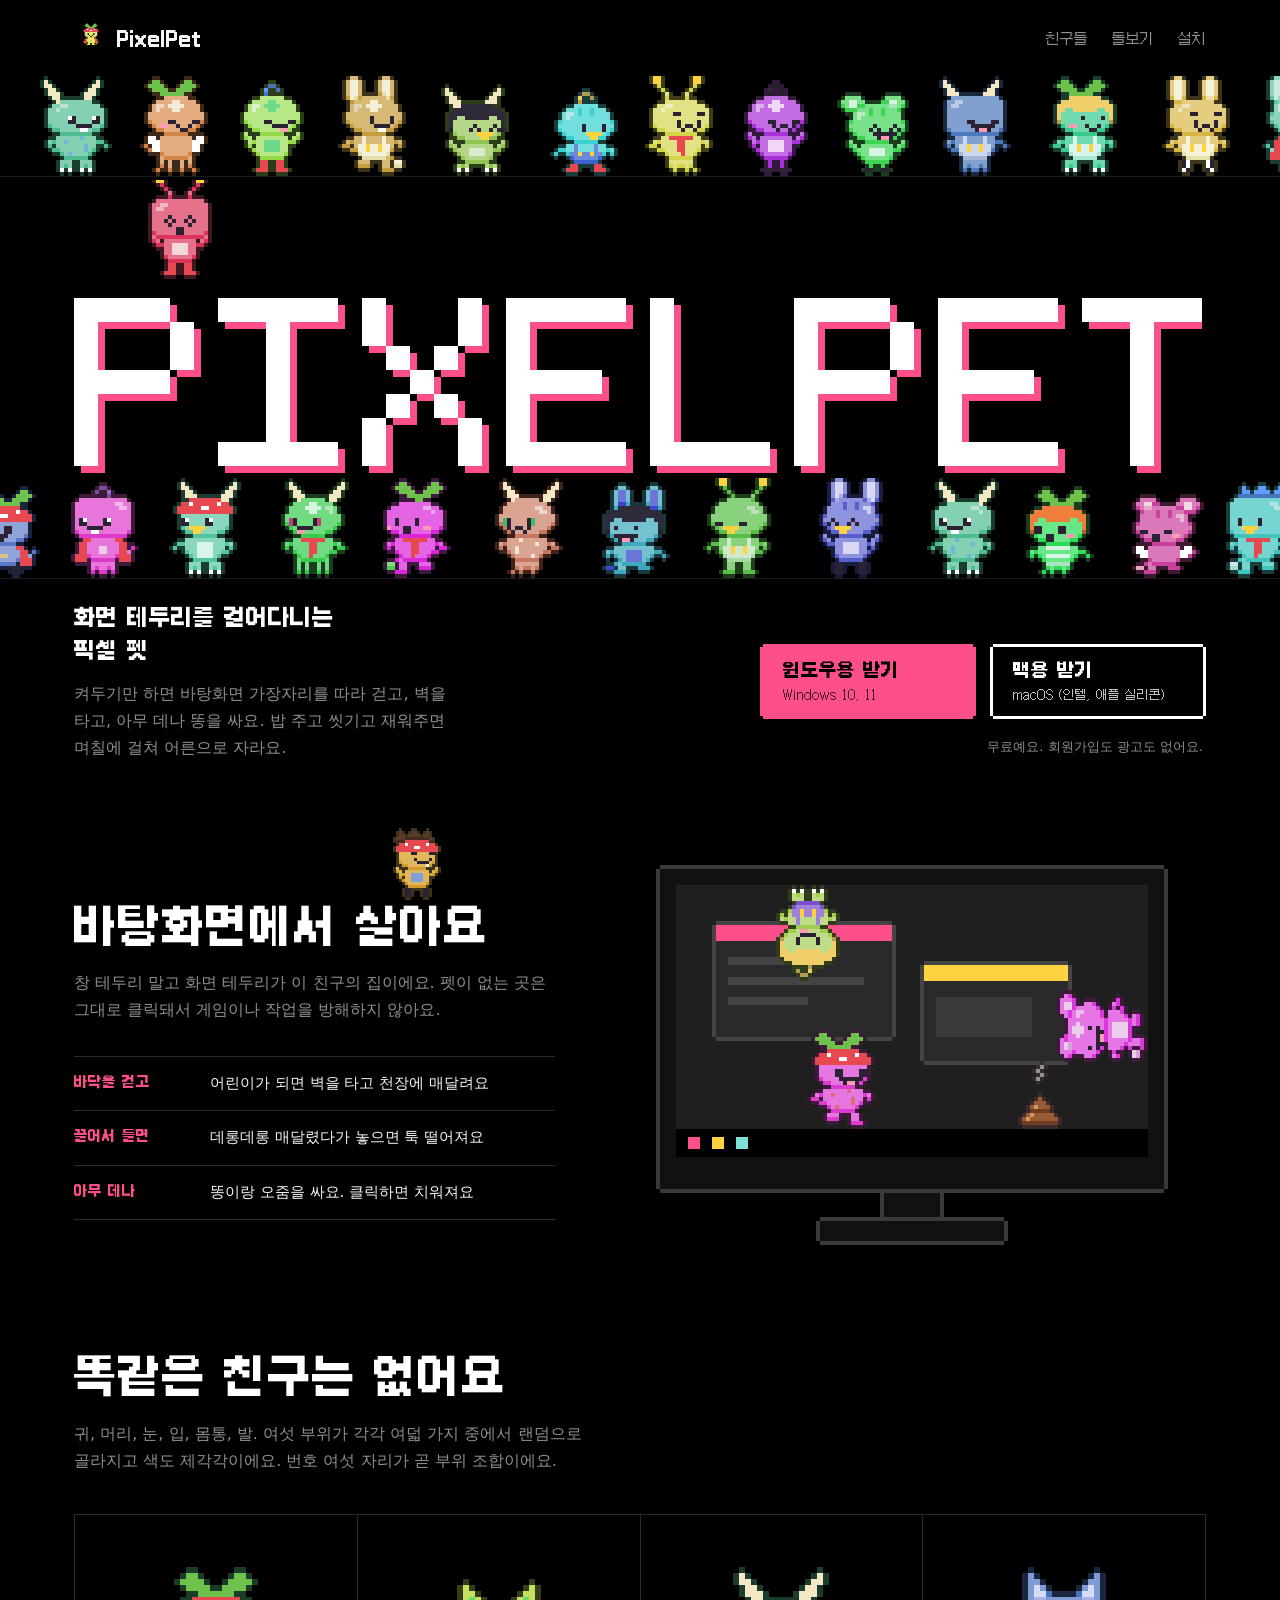
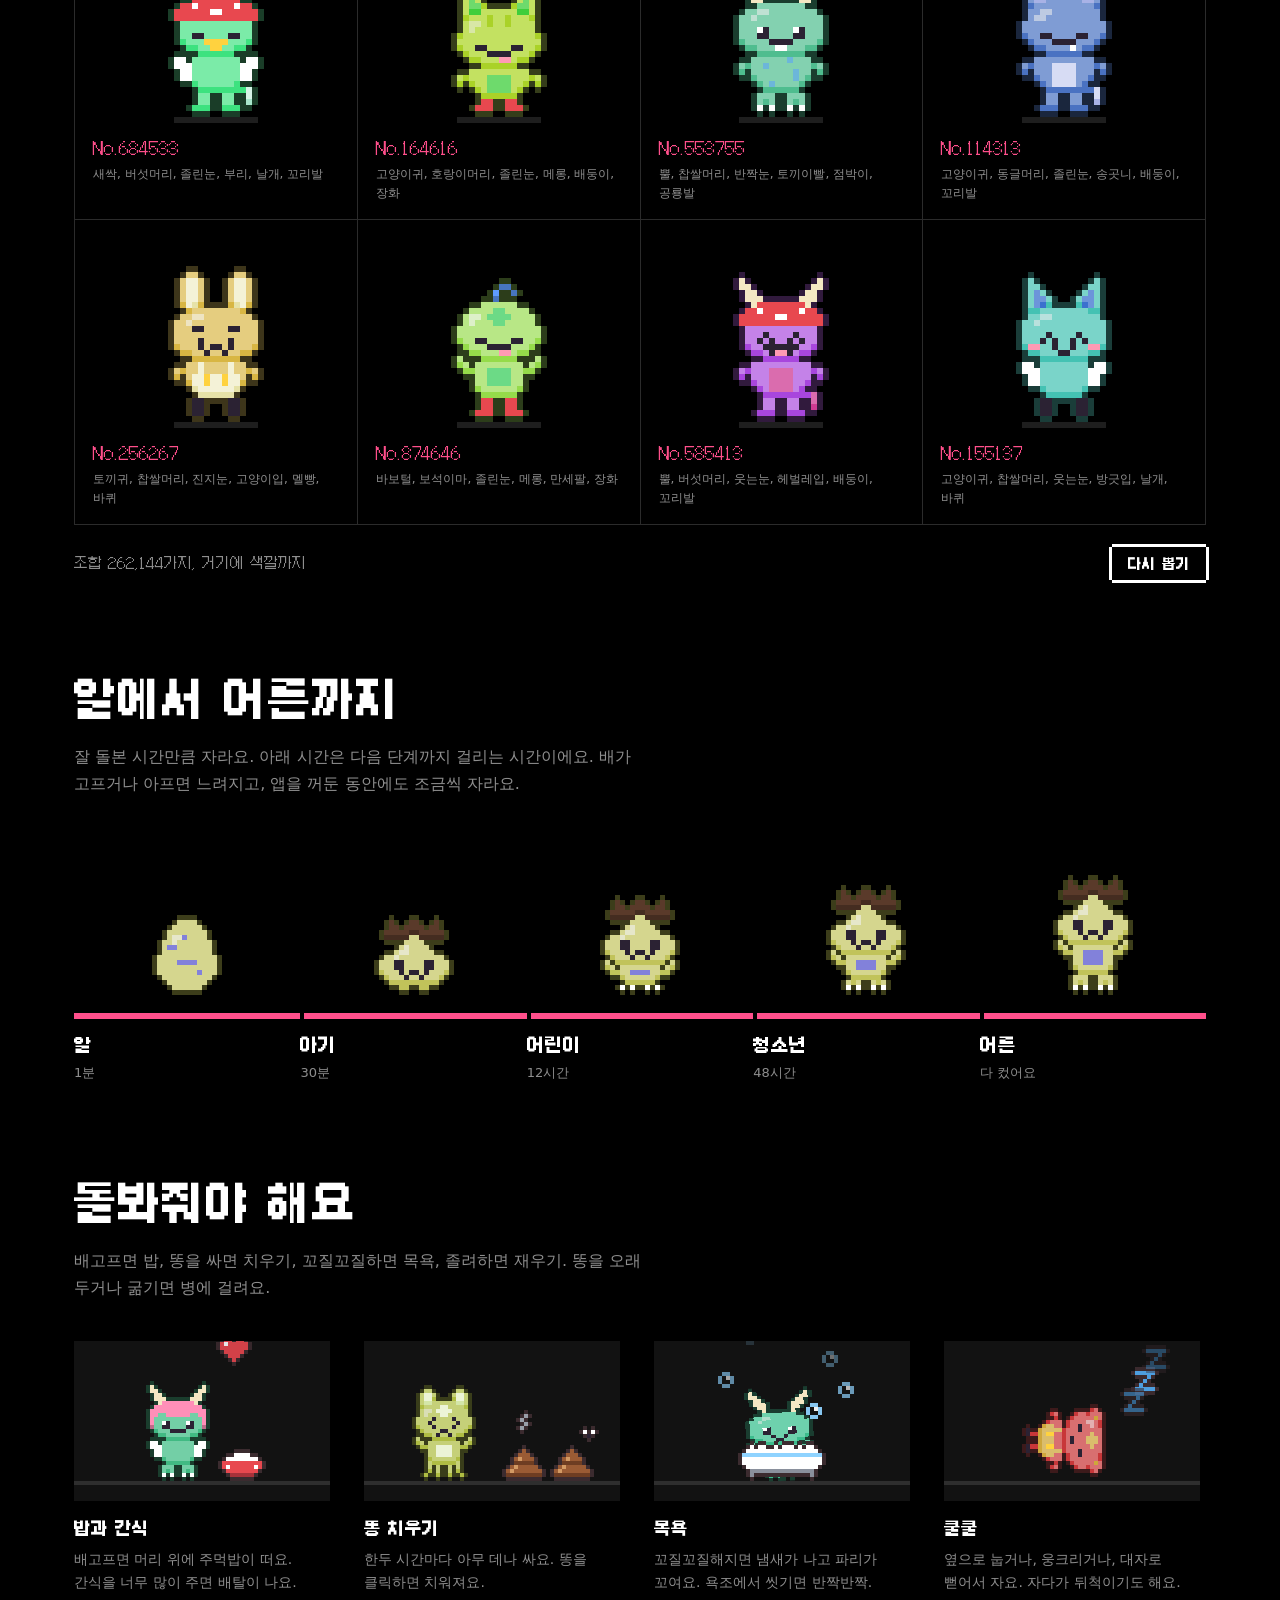
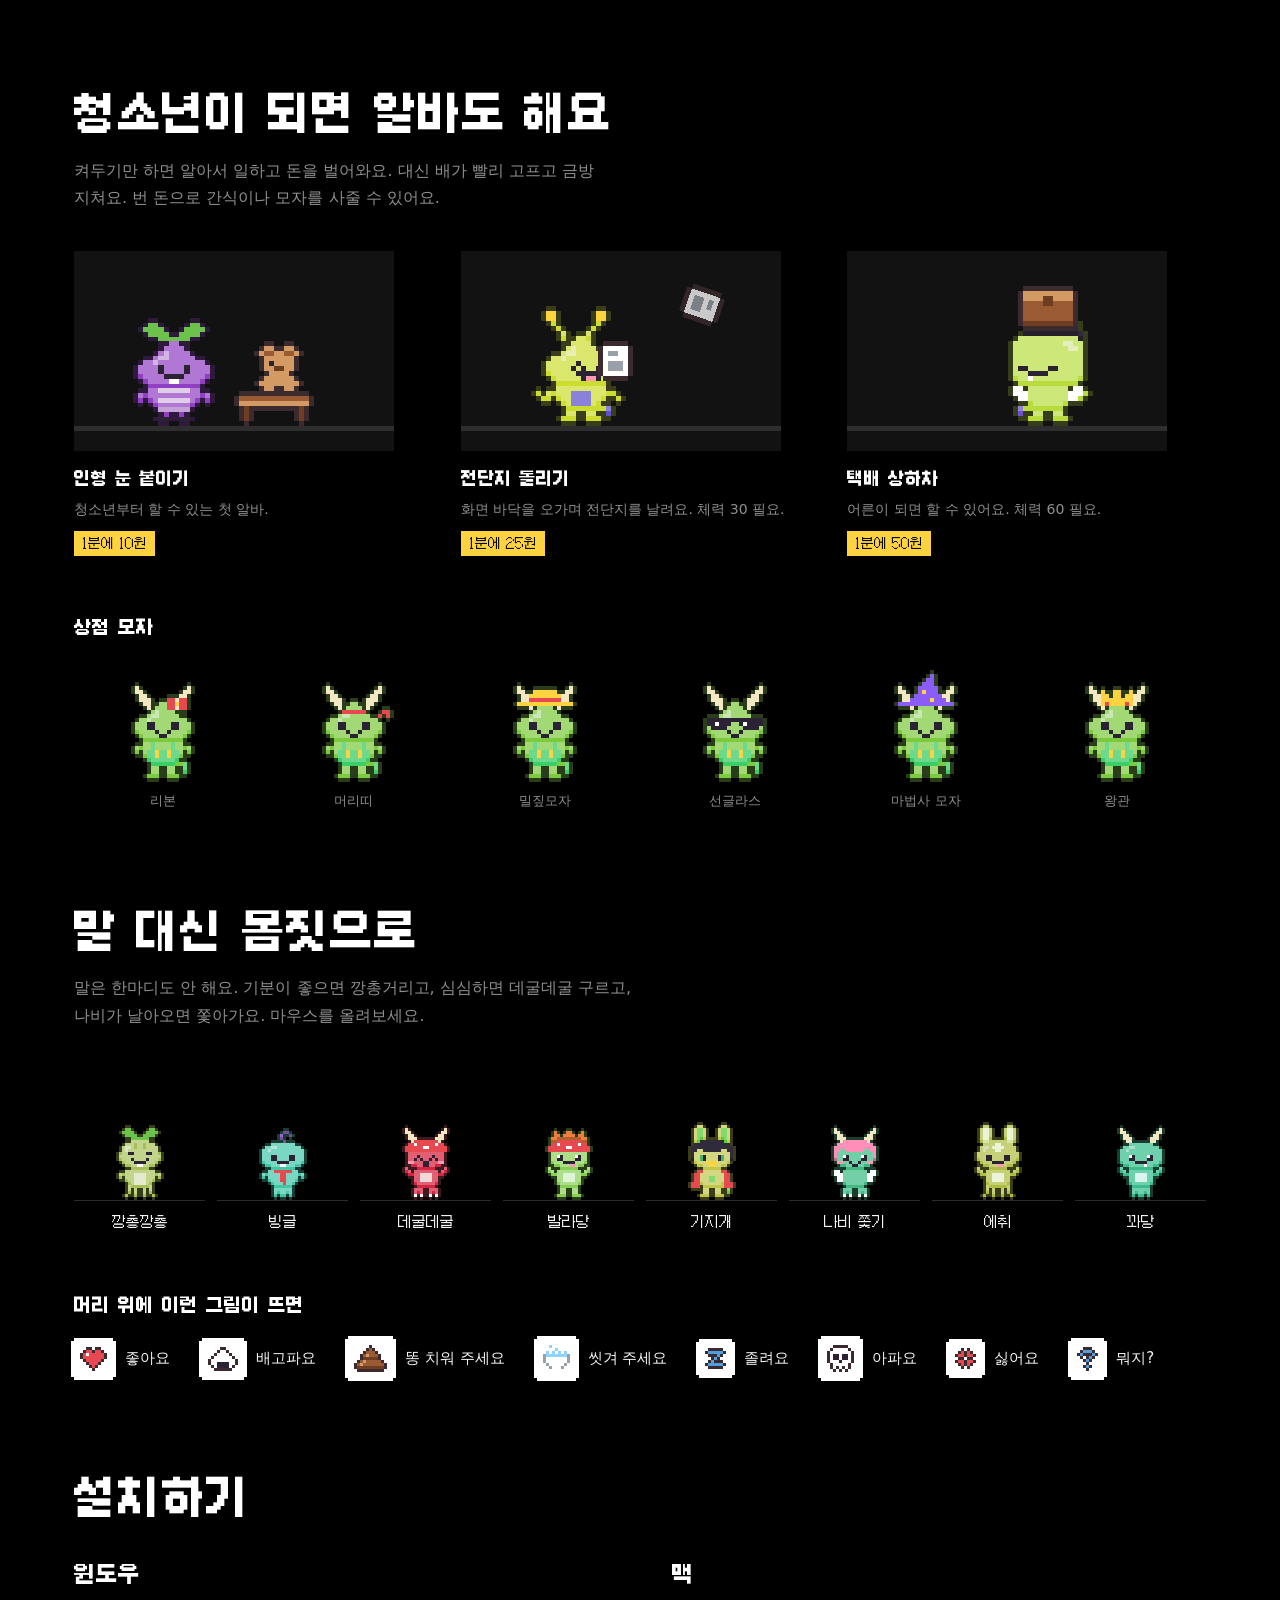
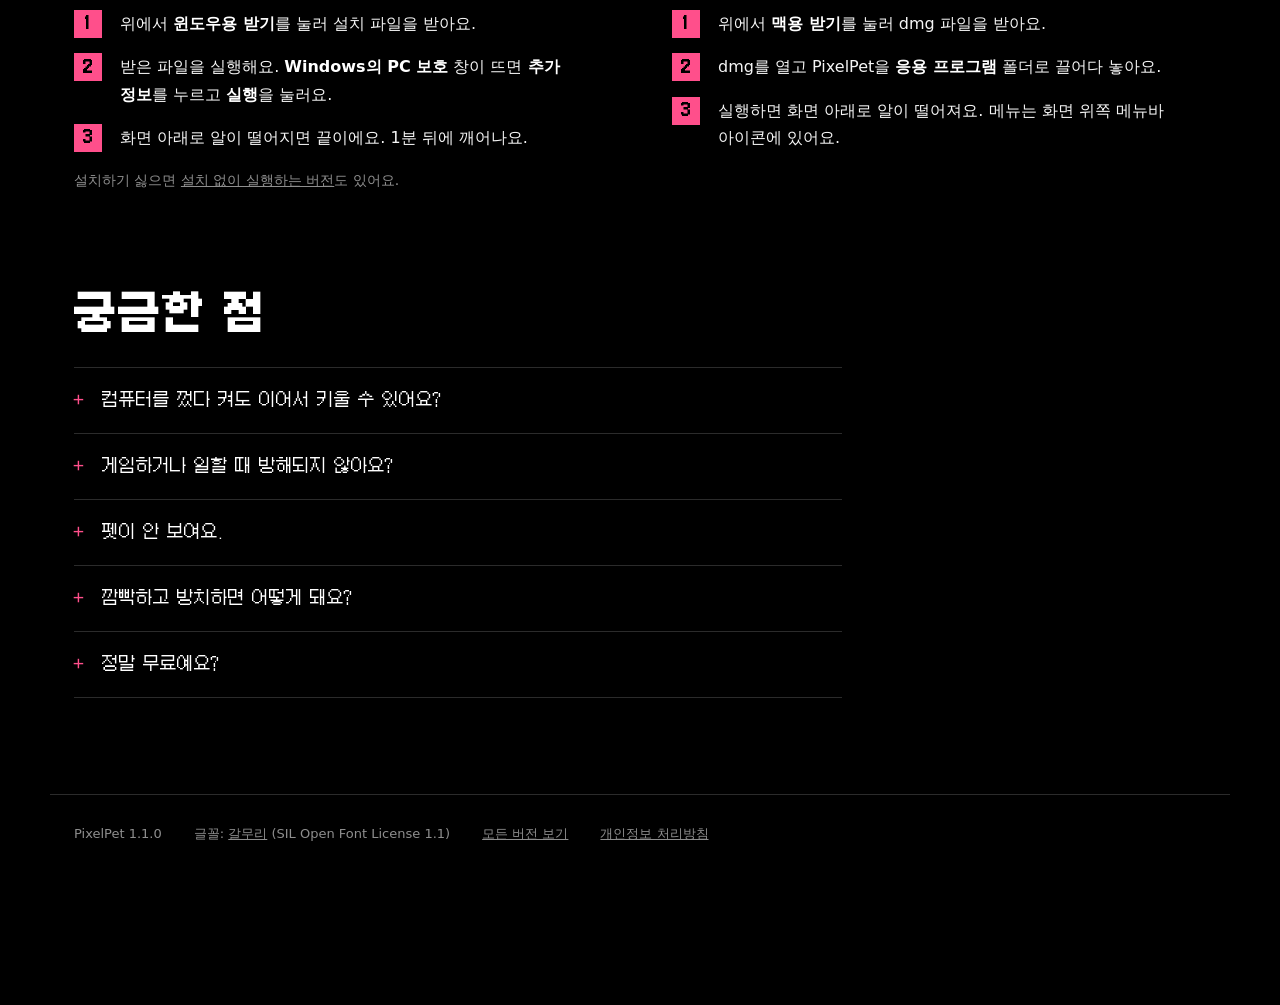
==== index.html @ c2e20088 "사이트 업데이트" ====
<!doctype html>
<html lang="ko">
<head>
<meta charset="utf-8">
<meta name="viewport" content="width=device-width, initial-scale=1">
<title>PixelPet: 화면 테두리를 걸어다니는 픽셀 펫</title>
<meta name="description" content="바탕화면 가장자리를 걸어다니는 작은 픽셀 펫. 밥 주고, 똥 치우고, 씻기고, 재우면 며칠에 걸쳐 어른으로 자라요. 윈도우와 맥에서 무료.">
<meta property="og:title" content="PixelPet: 화면 테두리를 걸어다니는 픽셀 펫">
<meta property="og:description" content="바탕화면 가장자리를 걸어다니는 작은 픽셀 펫. 윈도우와 맥에서 무료.">
<meta property="og:image" content="https://dev2lgb.github.io/pixelpet-download/og.png">
<meta property="og:type" content="website">
<meta name="theme-color" content="#000000">
<link rel="icon" type="image/png" href="favicon.png">
<link rel="stylesheet" href="style.css">
</head>
<body>

<header class="top">
  <a class="brand" href="#"><canvas class="brand-pet" aria-hidden="true"></canvas>PixelPet</a>
  <nav class="top-nav" aria-label="바로가기">
    <a href="#friends">친구들</a>
    <a href="#care">돌보기</a>
    <a href="#install">설치</a>
  </nav>
</header>

<main>
  <section class="hero">
    <canvas class="parade" id="parade-a" aria-hidden="true"></canvas>
    <div class="mark-wrap">
      <h1 class="sr">PixelPet</h1>
      <canvas id="mark" role="img" aria-label="PIXELPET 글자 위를 걸어다니는 펫"></canvas>
    </div>
    <canvas class="parade" id="parade-b" aria-hidden="true"></canvas>
    <div class="hero-row">
      <div class="hero-copy">
        <p class="hero-sub">화면 테두리를 걸어다니는<br>픽셀 펫</p>
        <p class="hero-lead">켜두기만 하면 바탕화면 가장자리를 따라 걷고, 벽을 타고, 아무 데나 똥을 싸요. 밥 주고 씻기고 재워주면 며칠에 걸쳐 어른으로 자라요.</p>
      </div>
      <div class="dl" id="download">
        <a class="pbtn pink" id="dl-win" href="https://github.com/Dev2lgb/pixelpet-download/releases/latest">
          <span class="pbtn-main">윈도우용 받기<span class="pbtn-ver" id="dl-win-ver"></span></span>
          <span class="pbtn-sub" id="dl-win-sub">Windows 10, 11</span>
        </a>
        <a class="pbtn line" id="dl-mac" href="https://github.com/Dev2lgb/pixelpet-download/releases/latest">
          <span class="pbtn-main">맥용 받기<span class="pbtn-ver" id="dl-mac-ver"></span></span>
          <span class="pbtn-sub" id="dl-mac-sub">macOS (인텔, 애플 실리콘)</span>
        </a>
        <a class="pbtn line hidden" id="dl-store" href="#">
          <span class="pbtn-main">Microsoft Store</span>
          <span class="pbtn-sub">스토어에서 설치</span>
        </a>
        <p class="hero-note">무료예요. 회원가입도 광고도 없어요.</p>
      </div>
    </div>
  </section>

  <section class="sec life">
    <div class="life-grid">
      <div>
        <h2>바탕화면에서 살아요</h2>
        <p class="lead">창 테두리 말고 화면 테두리가 이 친구의 집이에요. 펫이 없는 곳은 그대로 클릭돼서 게임이나 작업을 방해하지 않아요.</p>
        <ul class="facts">
          <li><b>바닥을 걷고</b><span>어린이가 되면 벽을 타고 천장에 매달려요</span></li>
          <li><b>끌어서 들면</b><span>데롱데롱 매달렸다가 놓으면 툭 떨어져요</span></li>
          <li><b>아무 데나</b><span>똥이랑 오줌을 싸요. 클릭하면 치워져요</span></li>
        </ul>
      </div>
      <figure class="monitor"><canvas id="monitor" role="img" aria-label="모니터 바닥을 걷고, 벽을 타고, 천장에 매달린 픽셀 펫들"></canvas></figure>
    </div>
  </section>

  <section class="sec" id="friends">
    <div class="sec-head">
      <h2>똑같은 친구는 없어요</h2>
      <p class="lead">귀, 머리, 눈, 입, 몸통, 발. 여섯 부위가 각각 여덟 가지 중에서 랜덤으로 골라지고 색도 제각각이에요. 번호 여섯 자리가 곧 부위 조합이에요.</p>
    </div>
    <div class="look" id="gacha" role="list"></div>
    <div class="look-foot">
      <p class="count">조합 262,144가지, 거기에 색깔까지</p>
      <button class="pbtn line small" id="reroll" type="button"><span class="pbtn-main">다시 뽑기</span></button>
    </div>
  </section>

  <section class="sec">
    <div class="sec-head">
      <h2>알에서 어른까지</h2>
      <p class="lead">잘 돌본 시간만큼 자라요. 아래 시간은 다음 단계까지 걸리는 시간이에요. 배가 고프거나 아프면 느려지고, 앱을 꺼둔 동안에도 조금씩 자라요.</p>
    </div>
    <ol class="evo" id="evo"></ol>
  </section>

  <section class="sec" id="care">
    <div class="sec-head">
      <h2>돌봐줘야 해요</h2>
      <p class="lead">배고프면 밥, 똥을 싸면 치우기, 꼬질꼬질하면 목욕, 졸려하면 재우기. 똥을 오래 두거나 굶기면 병에 걸려요.</p>
    </div>
    <div class="tiles" id="care-tiles"></div>
  </section>

  <section class="sec">
    <div class="sec-head">
      <h2>청소년이 되면 알바도 해요</h2>
      <p class="lead">켜두기만 하면 알아서 일하고 돈을 벌어와요. 대신 배가 빨리 고프고 금방 지쳐요. 번 돈으로 간식이나 모자를 사줄 수 있어요.</p>
    </div>
    <div class="tiles three" id="job-tiles"></div>
    <h3 class="sub-h">상점 모자</h3>
    <ul class="hats" id="hats"></ul>
  </section>

  <section class="sec">
    <div class="sec-head">
      <h2>말 대신 몸짓으로</h2>
      <p class="lead">말은 한마디도 안 해요. 기분이 좋으면 깡총거리고, 심심하면 데굴데굴 구르고, 나비가 날아오면 쫓아가요. 마우스를 올려보세요.</p>
    </div>
    <ul class="moves" id="moves"></ul>
    <h3 class="sub-h">머리 위에 이런 그림이 뜨면</h3>
    <ul class="emotes" id="emotes"></ul>
  </section>

  <section class="sec" id="install">
    <div class="sec-head"><h2>설치하기</h2></div>
    <div class="install">
      <div class="os">
        <h3>윈도우</h3>
        <ol class="steps">
          <li>위에서 <b>윈도우용 받기</b>를 눌러 설치 파일을 받아요.</li>
          <li>받은 파일을 실행해요. <b>Windows의 PC 보호</b> 창이 뜨면 <b>추가 정보</b>를 누르고 <b>실행</b>을 눌러요.</li>
          <li>화면 아래로 알이 떨어지면 끝이에요. 1분 뒤에 깨어나요.</li>
        </ol>
        <p class="os-note">설치하기 싫으면 <a id="dl-portable" href="https://github.com/Dev2lgb/pixelpet-download/releases/latest">설치 없이 실행하는 버전</a>도 있어요.</p>
      </div>
      <div class="os">
        <h3>맥</h3>
        <ol class="steps">
          <li>위에서 <b>맥용 받기</b>를 눌러 dmg 파일을 받아요.</li>
          <li>dmg를 열고 PixelPet을 <b>응용 프로그램</b> 폴더로 끌어다 놓아요.</li>
          <li>실행하면 화면 아래로 알이 떨어져요. 메뉴는 화면 위쪽 메뉴바 아이콘에 있어요.</li>
        </ol>
      </div>
    </div>
  </section>

  <section class="sec">
    <div class="sec-head"><h2>궁금한 점</h2></div>
    <div class="faq">
      <details>
        <summary>컴퓨터를 껐다 켜도 이어서 키울 수 있어요?</summary>
        <p>네. 자동으로 저장돼서 다시 켜면 그대로 이어져요. 꺼둔 동안 시간이 흐른 만큼 배도 고파지고, 알바 중이었다면 돈도 벌어 와요.</p>
      </details>
      <details>
        <summary>게임하거나 일할 때 방해되지 않아요?</summary>
        <p>펫이 없는 곳을 클릭하면 그대로 아래 창이 눌려요. 펫이 거슬리면 트레이 아이콘에서 잠깐 숨기거나 크기를 줄일 수 있어요.</p>
      </details>
      <details>
        <summary>펫이 안 보여요.</summary>
        <p>트레이(맥은 메뉴바)의 펫 아이콘을 누르고 <b>펫 부르기</b>를 고르면 마우스 근처로 떨어져요.</p>
      </details>
      <details>
        <summary>깜빡하고 방치하면 어떻게 돼요?</summary>
        <p>컴퓨터를 안 쓰는 동안에는 천천히 배가 고파져서 잠깐 자리를 비워도 괜찮아요. 오래오래 돌보지 않으면 별나라로 떠나고 새 알이 찾아와요. 모아둔 돈과 모자는 남아요.</p>
      </details>
      <details>
        <summary>정말 무료예요?</summary>
        <p>네, 무료예요. 인터넷에 연결하지 않고, 어떤 정보도 모으지 않아요. 자세한 내용은 <a href="privacy.html">개인정보 처리방침</a>에 있어요.</p>
      </details>
    </div>
  </section>
</main>

<footer class="foot">
  <p>PixelPet <span id="ver">1.1.0</span></p>
  <p>글꼴: <a href="https://github.com/quiple/galmuri">갈무리</a> (SIL Open Font License 1.1)</p>
  <p><a href="https://github.com/Dev2lgb/pixelpet-download/releases">모든 버전 보기</a></p>
  <p><a href="privacy.html">개인정보 처리방침</a></p>
</footer>

<!-- 화면 맨 아래를 걸어다니는 펫 -->
<div class="walker">
  <canvas id="walk-cv" aria-hidden="true"></canvas>
  <button class="walk-hit" id="walk-hit" type="button" aria-label="펫 메뉴 열기" aria-expanded="false" aria-controls="pet-menu"></button>
  <div class="poops" id="poops"></div>
</div>
<div class="pet-menu hidden" id="pet-menu" role="dialog" aria-label="펫 돌보기">
  <div class="pm-head"><b id="pm-name"></b><span class="badge" id="pm-stage"></span></div>
  <div class="pm-stats" id="pm-stats"></div>
  <div class="pm-grid">
    <button type="button" data-act="eat"><canvas data-icon="meal"></canvas>밥</button>
    <button type="button" data-act="pet"><canvas data-icon="pet"></canvas>쓰다듬기</button>
    <button type="button" data-act="bath"><canvas data-icon="bath"></canvas>씻기기</button>
    <button type="button" data-act="sleep" id="pm-sleep"><canvas data-icon="sleep"></canvas>재우기</button>
    <button type="button" data-act="swap" class="wide"><canvas data-icon="egg"></canvas>다른 친구 부르기</button>
  </div>
</div>
<canvas id="cursor-fx" aria-hidden="true"></canvas>

<script src="pets.js"></script>
<script src="app.js"></script>
</body>
</html>
---- style.css ----
/* PixelPet 다운로드 페이지: 검정 바탕 + 핑크 포인트, 색은 펫들이 채운다 */
@font-face { font-family: 'Galmuri11'; src: url('fonts/Galmuri11.woff2') format('woff2'); font-weight: 400; font-display: swap; }
@font-face { font-family: 'Galmuri11'; src: url('fonts/Galmuri11-Bold.woff2') format('woff2'); font-weight: 700; font-display: swap; }

:root {
  --bg: #000;
  --fg: #f5f5f5;
  --mute: #8e8e8e;
  --rule: #2b2b2b;
  --pink: #ff4f8b;
  --coin: #ffd23f;
  --px: 3px;
  --pixel: 'Galmuri11', 'Malgun Gothic', 'Apple SD Gothic Neo', sans-serif;
  --text: 'Apple SD Gothic Neo', 'Malgun Gothic', 'Noto Sans KR', system-ui, sans-serif;
  --wrap: 1180px;
}

* { box-sizing: border-box; }
html { scroll-behavior: smooth; }
@media (prefers-reduced-motion: reduce) { html { scroll-behavior: auto; } }

body {
  margin: 0;
  background: var(--bg);
  color: var(--fg);
  font-family: var(--text);
  font-size: 16px;
  line-height: 1.7;
  word-break: keep-all;
  overflow-x: hidden;
  cursor: var(--cur, auto);
}
a, button, summary, .walk-hit, .poops button, #mark { cursor: var(--cur-hit, pointer); }
canvas { image-rendering: pixelated; image-rendering: crisp-edges; display: block; }
a { color: inherit; }
b { font-weight: 700; color: #fff; }
.hidden { display: none !important; }
.sr { position: absolute; width: 1px; height: 1px; overflow: hidden; clip: rect(0 0 0 0); white-space: nowrap; }
::selection { background: var(--pink); color: #000; }
:focus-visible { outline: 2px solid var(--pink); outline-offset: 4px; }

/* ───── 상단 ───── */
.top {
  max-width: var(--wrap); margin: 0 auto; padding: 20px 24px 0;
  display: flex; align-items: center; justify-content: space-between; gap: 16px;
  font-family: var(--pixel);
}
.brand { display: inline-flex; align-items: center; gap: 10px; font-size: 18px; font-weight: 700; text-decoration: none; }
.brand-pet { width: 33px; height: 33px; }
.top-nav { display: flex; gap: 24px; font-size: 14px; }
.top-nav a { text-decoration: none; color: var(--mute); padding: 8px 0; }
.top-nav a:hover { color: #fff; }

/* ───── 첫 화면 ───── */
.hero { padding: 16px 0 8px; }
.parade { width: 100%; height: 104px; }
.mark-wrap { max-width: var(--wrap); margin: 0 auto; padding: 0 24px; }
#mark { width: 100%; }
.hero-row {
  max-width: var(--wrap); margin: 20px auto 0; padding: 0 24px;
  display: grid; grid-template-columns: minmax(0, 1fr) auto; gap: 28px 64px; align-items: end;
}
.hero-sub { margin: 0; font-family: var(--pixel); font-weight: 700; font-size: 22px; line-height: 1.5; color: #fff; }
.hero-lead { margin: 12px 0 0; max-width: 32em; color: var(--mute); }
.dl { display: flex; flex-wrap: wrap; gap: 16px 20px; justify-content: flex-end; align-items: center; padding: var(--px); }
.hero-note { flex-basis: 100%; margin: 4px 0 0; font-size: 13px; color: var(--mute); text-align: right; }

/* 픽셀 버튼: 모서리가 한 칸 깎인 테두리 */
.pbtn {
  display: inline-flex; flex-direction: column; align-items: flex-start; gap: 2px;
  padding: 12px 20px 11px; min-width: 210px;
  font-family: var(--pixel); text-decoration: none; border: 0; background: var(--bg); color: #fff;
  transition: transform .08s steps(2);
}
.pbtn-main { display: inline-flex; align-items: center; gap: 10px; font-size: 18px; font-weight: 700; line-height: 1.3; }
/* 버전 꼬리표 */
.pbtn-ver { font-size: 11px; font-weight: 400; line-height: 1; padding: 3px 5px 2px; border: 2px solid currentColor; }
.pbtn-ver:empty { display: none; }
.pbtn-sub { font-size: 12px; opacity: .75; }
.pbtn.pink {
  background: var(--pink); color: #000;
  box-shadow: calc(var(--px) * -1) 0 0 0 var(--pink), var(--px) 0 0 0 var(--pink), 0 calc(var(--px) * -1) 0 0 var(--pink), 0 var(--px) 0 0 var(--pink);
}
.pbtn.line { box-shadow: calc(var(--px) * -1) 0 0 0 #fff, var(--px) 0 0 0 #fff, 0 calc(var(--px) * -1) 0 0 #fff, 0 var(--px) 0 0 #fff; }
.pbtn:hover { transform: translate(-3px, -3px); }
.pbtn.pink:hover { box-shadow: calc(var(--px) * -1) 0 0 0 var(--pink), var(--px) 0 0 0 var(--pink), 0 calc(var(--px) * -1) 0 0 var(--pink), 0 var(--px) 0 0 var(--pink), 6px 6px 0 3px #fff; }
.pbtn.line:hover { color: #000; background: #fff; }
.pbtn:active { transform: translate(0, 0); }
.pbtn[aria-disabled="true"] { opacity: .45; transform: none; pointer-events: none; }
.pbtn.small { min-width: 0; padding: 8px 16px 7px; }
.pbtn.small .pbtn-main { font-size: 14px; }

/* ───── 섹션 공통 ───── */
.sec { max-width: var(--wrap); margin: 0 auto; padding: 96px 24px 0; }
.sec-head { max-width: 40em; }
h2 { margin: 0; font-family: var(--pixel); font-weight: 700; font-size: 44px; line-height: 1.15; color: #fff; }
.lead { margin: 16px 0 0; color: var(--mute); max-width: 36em; }
.sub-h { margin: 56px 0 18px; font-family: var(--pixel); font-size: 18px; font-weight: 700; color: #fff; }

/* 바탕화면 */
.life-grid { display: grid; grid-template-columns: minmax(0, .9fr) minmax(0, 1.1fr); gap: 40px 64px; align-items: center; }
.facts { list-style: none; margin: 32px 0 0; padding: 0; }
.facts li { display: grid; grid-template-columns: 7.5em 1fr; gap: 16px; padding: 14px 0; border-top: 1px solid var(--rule); }
.facts li:last-child { border-bottom: 1px solid var(--rule); }
.facts b { font-family: var(--pixel); font-size: 14px; color: var(--pink); }
.facts span { color: var(--fg); font-size: 15px; }
.monitor { margin: 0; }
.monitor canvas { margin: 0 auto; }

/* 룩북 */
.look {
  margin-top: 40px;
  display: grid; grid-template-columns: repeat(4, minmax(0, 1fr)); gap: 1px;
  background: var(--rule); border: 1px solid var(--rule);
}
.look .card { background: var(--bg); padding: 18px 18px 16px; display: flex; flex-direction: column; border: 0; color: inherit; text-align: left; font: inherit; }
.look .stage { height: 190px; display: flex; align-items: flex-end; justify-content: center; --s: 6; }
.look .no { margin-top: 14px; font-family: var(--pixel); font-size: 15px; color: var(--pink); }
.look .parts { margin-top: 2px; font-size: 12px; line-height: 1.6; color: var(--mute); }
.look-foot { display: flex; flex-wrap: wrap; align-items: center; justify-content: space-between; gap: 16px; margin-top: 22px; }
.count { margin: 0; font-family: var(--pixel); font-size: 14px; color: var(--mute); }

/* 성장 */
.evo { list-style: none; margin: 48px 0 0; padding: 0; display: grid; grid-template-columns: repeat(5, minmax(0, 1fr)); gap: 0; }
.evo li { display: flex; flex-direction: column; }
.evo .stand { --s: 5; height: 150px; display: flex; align-items: flex-end; justify-content: center; }
.evo .bar { margin-top: 18px; height: 6px; background: var(--pink); }
.evo li + li .bar { margin-left: 4px; }
.evo b { margin-top: 12px; font-family: var(--pixel); font-size: 18px; }
.evo span { font-size: 13px; color: var(--mute); }

/* 장면 */
.tiles { margin-top: 40px; display: grid; grid-template-columns: repeat(4, minmax(0, 1fr)); gap: 28px; }
.tiles.three { grid-template-columns: repeat(3, minmax(0, 1fr)); }
.tile canvas { margin: 0; max-width: 100%; }
.tile h3 { margin: 14px 0 0; font-family: var(--pixel); font-size: 17px; color: #fff; }
.tile p { margin: 4px 0 0; font-size: 14px; line-height: 1.65; color: var(--mute); }
.tile .pay { display: inline-block; margin-top: 10px; font-family: var(--pixel); font-size: 13px; color: #000; background: var(--coin); padding: 2px 8px 1px; }

.hats { list-style: none; margin: 0; padding: 0; display: grid; grid-template-columns: repeat(6, minmax(0, 1fr)); gap: 12px; }
.hats li { display: flex; flex-direction: column; align-items: center; gap: 8px; font-size: 13px; color: var(--mute); }
.hats .stand { --s: 4; height: 120px; display: flex; align-items: flex-end; }

/* 몸짓 */
.moves { list-style: none; margin: 40px 0 0; padding: 0; display: grid; grid-template-columns: repeat(8, minmax(0, 1fr)); gap: 12px; }
.moves li { display: flex; flex-direction: column; align-items: center; gap: 10px; }
.moves button {
  --s: 3; width: 100%; height: 132px; border: 0; padding: 0; background: transparent;
  display: flex; align-items: flex-end; justify-content: center;
  border-bottom: 1px solid var(--rule);
}
.moves button:hover { border-bottom-color: var(--pink); }
.moves span { font-family: var(--pixel); font-size: 14px; }

.emotes { list-style: none; margin: 0; padding: 0; display: flex; flex-wrap: wrap; gap: 16px 32px; }
.emotes li { display: flex; align-items: center; gap: 12px; font-size: 15px; }
.emotes .bub { background: #fff; padding: 6px; box-shadow: -3px 0 0 0 #fff, 3px 0 0 0 #fff, 0 -3px 0 0 #fff, 0 3px 0 0 #fff; }

/* 설치 */
.install { margin-top: 32px; display: grid; grid-template-columns: repeat(2, minmax(0, 1fr)); gap: 40px 64px; }
.os h3 { margin: 0; font-family: var(--pixel); font-size: 22px; color: #fff; }
.steps { margin: 16px 0 0; padding: 0; list-style: none; counter-reset: s; }
.steps li { counter-increment: s; position: relative; padding-left: 46px; margin-top: 16px; max-width: 34em; }
.steps li::before {
  content: counter(s); position: absolute; left: 0; top: 0;
  width: 28px; height: 28px; display: grid; place-items: center;
  font-family: var(--pixel); font-size: 15px; font-weight: 700; color: #000; background: var(--pink);
}
.os-note { margin: 18px 0 0; font-size: 14px; color: var(--mute); }

/* 질문 */
.faq { margin-top: 28px; max-width: 48em; }
.faq details { border-top: 1px solid var(--rule); padding: 18px 0; }
.faq details:last-child { border-bottom: 1px solid var(--rule); }
.faq summary { font-family: var(--pixel); font-size: 17px; list-style: none; display: flex; gap: 14px; align-items: baseline; color: #fff; }
.faq summary::-webkit-details-marker { display: none; }
.faq summary::before { content: '+'; color: var(--pink); width: 14px; flex: none; }
.faq details[open] summary::before { content: '-'; }
.faq p { margin: 10px 0 0 28px; color: var(--mute); }

.foot {
  max-width: var(--wrap); margin: 96px auto 0; padding: 28px 24px 160px;
  border-top: 1px solid var(--rule);
  font-size: 13px; color: var(--mute);
  display: flex; flex-wrap: wrap; gap: 6px 32px;
}
.foot p { margin: 0; }

/* ───── 화면 맨 아래 펫 ───── */
.walker { position: fixed; left: 0; right: 0; bottom: 0; height: 200px; pointer-events: none; z-index: 40; }
#walk-cv { position: absolute; left: 0; bottom: 0; width: 100%; height: 100%; }
.walk-hit { position: absolute; pointer-events: auto; background: transparent; border: 0; padding: 0; width: 10px; height: 10px; left: -100px; bottom: 0; }
.poops button { position: absolute; bottom: 0; pointer-events: auto; background: transparent; border: 0; padding: 0; }

.pet-menu {
  position: fixed; z-index: 50; width: 236px; padding: 12px;
  background: #000; color: #fff; font-family: var(--pixel); font-size: 12px;
  box-shadow: -2px 0 0 0 #fff, 2px 0 0 0 #fff, 0 -2px 0 0 #fff, 0 2px 0 0 #fff, 8px 8px 0 2px var(--pink);
}
.pm-head { display: flex; align-items: center; gap: 8px; font-size: 13px; padding-bottom: 8px; border-bottom: 1px solid var(--rule); }
.badge { background: var(--pink); color: #000; padding: 1px 6px 0; font-size: 11px; }
.pm-stats { display: grid; grid-template-columns: 40px 1fr; gap: 5px 8px; align-items: center; margin: 10px 0 12px; color: var(--mute); }
.pm-stats .bar { height: 8px; background: #222; position: relative; overflow: hidden; }
.pm-stats .bar i { position: absolute; left: 0; top: 0; bottom: 0; transition: width .4s steps(8); }
.pm-grid { display: grid; grid-template-columns: repeat(2, 1fr); gap: 6px; }
.pm-grid button {
  display: flex; align-items: center; gap: 6px; padding: 7px 6px 6px;
  font-family: var(--pixel); font-size: 12px; color: #fff; background: #141414; border: 1px solid #3a3a3a;
}
.pm-grid button:hover { background: var(--pink); color: #000; border-color: var(--pink); }
.pm-grid button.wide { grid-column: 1 / -1; }
.pm-grid canvas { width: 18px; height: 18px; }

#cursor-fx { position: fixed; inset: 0; width: 100%; height: 100%; pointer-events: none; z-index: 60; }

/* ───── 좁은 화면 ───── */
@media (max-width: 960px) {
  .hero-row { grid-template-columns: 1fr; }
  .dl { justify-content: flex-start; }
  .hero-note { text-align: left; }
  .life-grid { grid-template-columns: 1fr; }
  .look { grid-template-columns: repeat(3, minmax(0, 1fr)); }
  .tiles { grid-template-columns: repeat(2, minmax(0, 1fr)); }
  .moves { grid-template-columns: repeat(4, minmax(0, 1fr)); }
  .hats { grid-template-columns: repeat(3, minmax(0, 1fr)); }
}
@media (max-width: 640px) {
  .top { padding: 16px 16px 0; }
  .top-nav { gap: 16px; }
  .parade { height: 84px; }
  .mark-wrap, .hero-row { padding: 0 16px; }
  .hero-sub { font-size: 18px; }
  .pbtn { min-width: 0; width: 100%; }
  .sec { padding: 72px 16px 0; }
  h2 { font-size: 30px; }
  .look { grid-template-columns: repeat(2, minmax(0, 1fr)); }
  .look .stage { --s: 4; height: 130px; }
  .look .card { padding: 14px 12px; }
  .evo .stand { --s: 2; height: 70px; }
  .evo b { font-size: 13px; }
  .evo span { font-size: 11px; line-height: 1.4; word-break: normal; overflow-wrap: anywhere; padding-right: 4px; }
  .evo b { padding-right: 4px; }
  .tiles, .tiles.three { grid-template-columns: 1fr; }
  .install { grid-template-columns: 1fr; }
  .facts li { grid-template-columns: 1fr; gap: 2px; }
  .walker { height: 160px; }
  .foot { padding-bottom: 130px; }
}
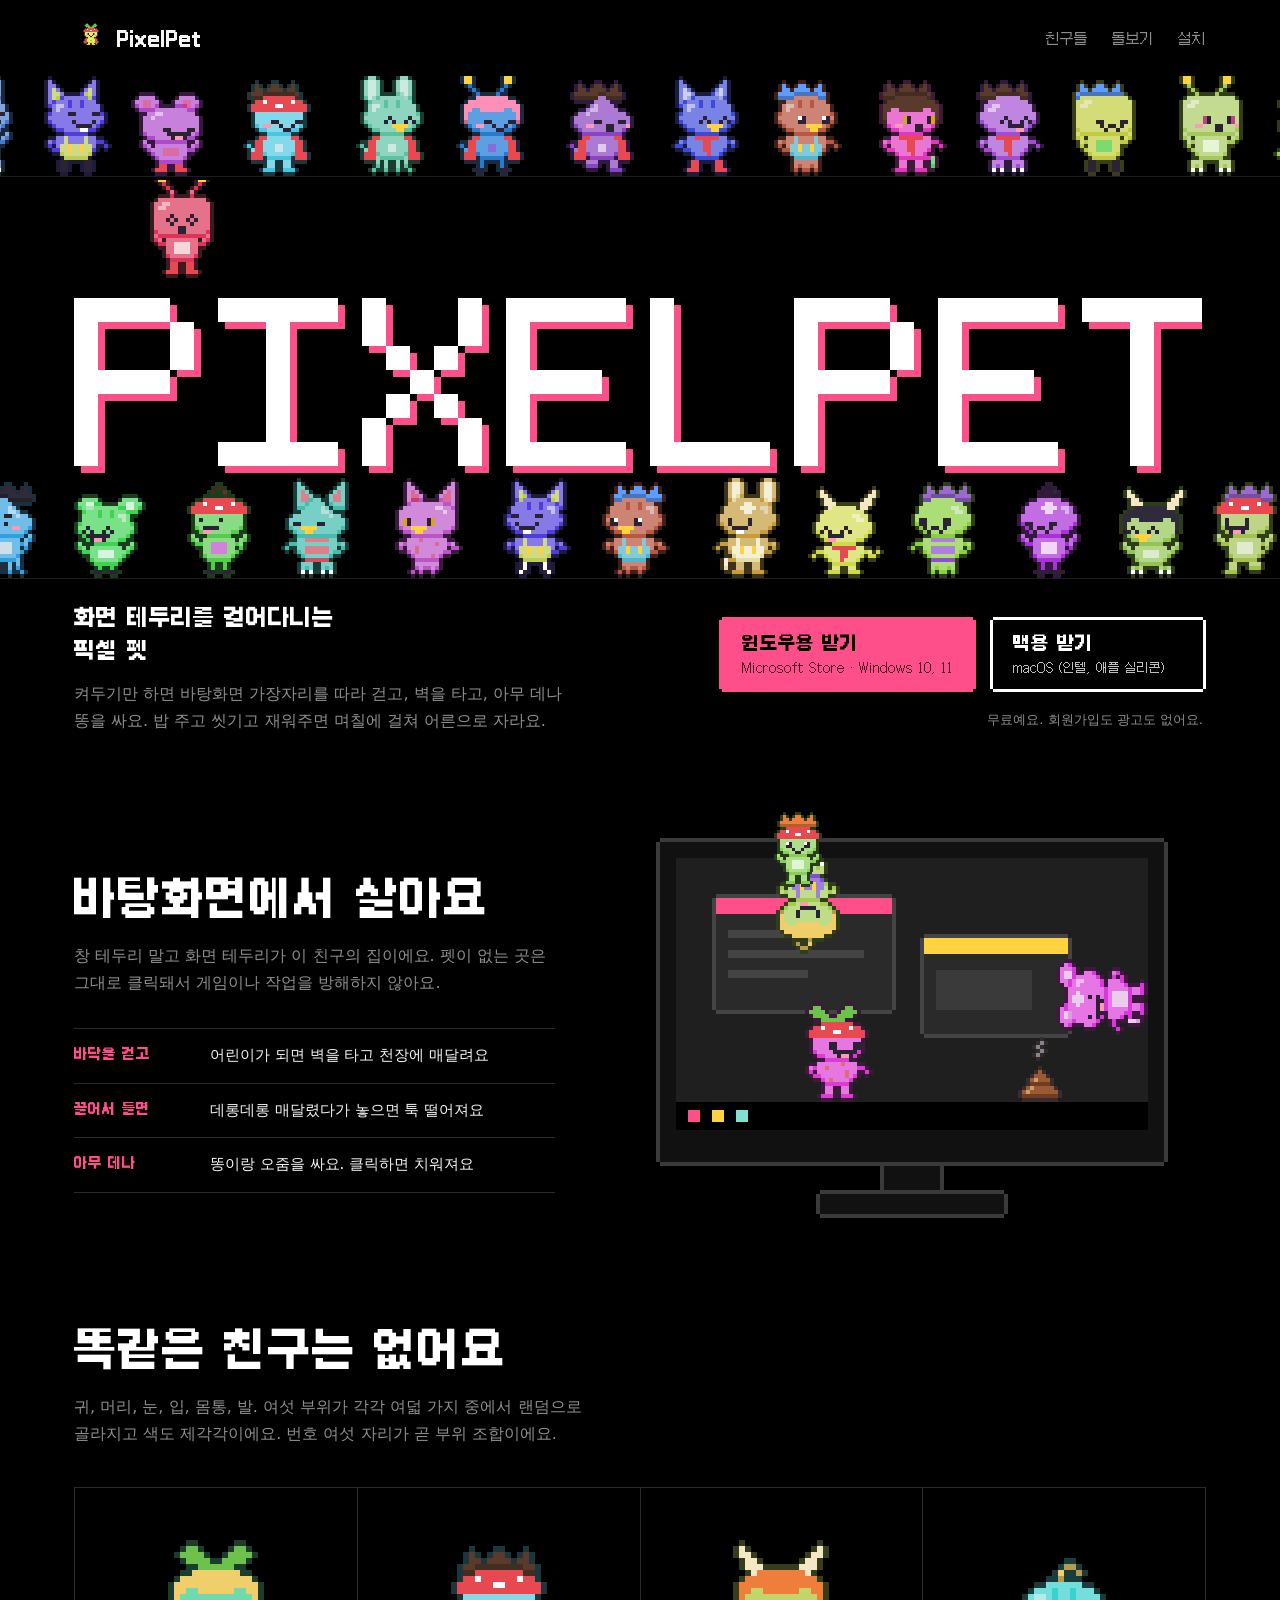
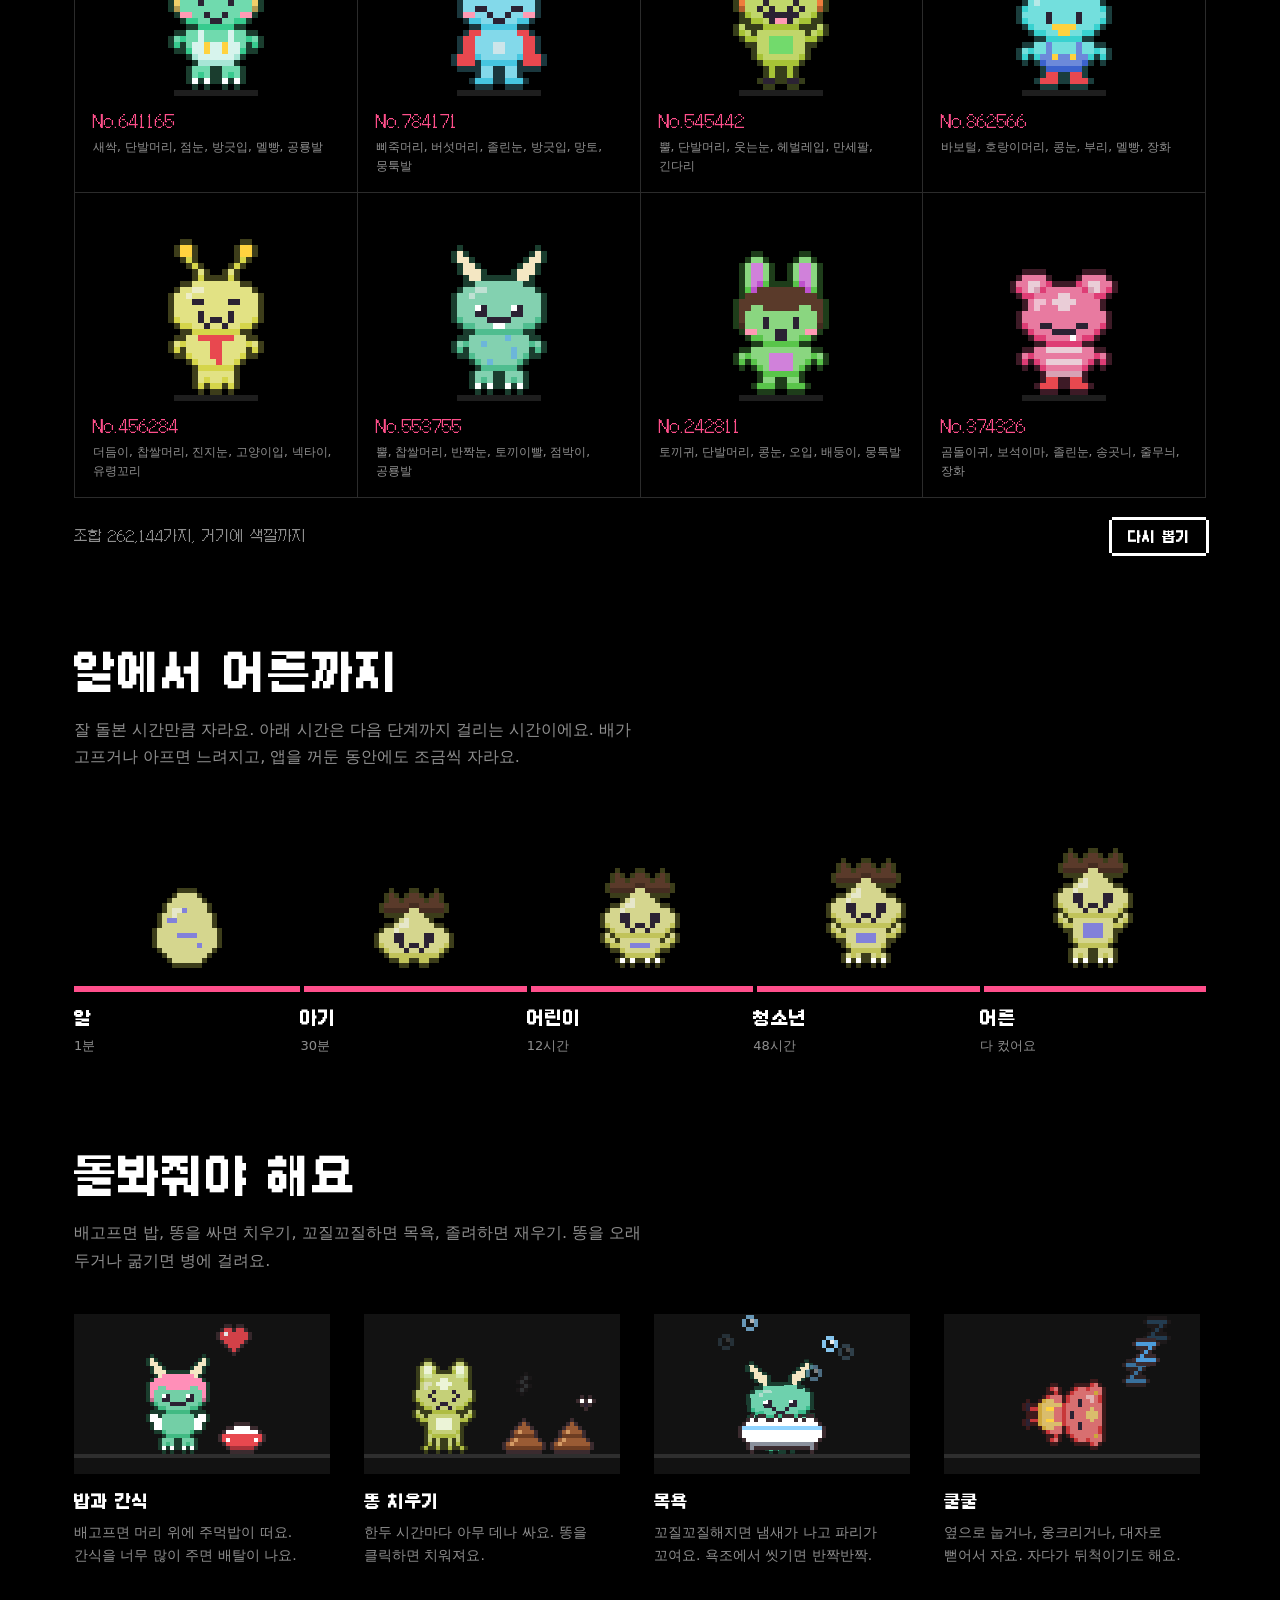
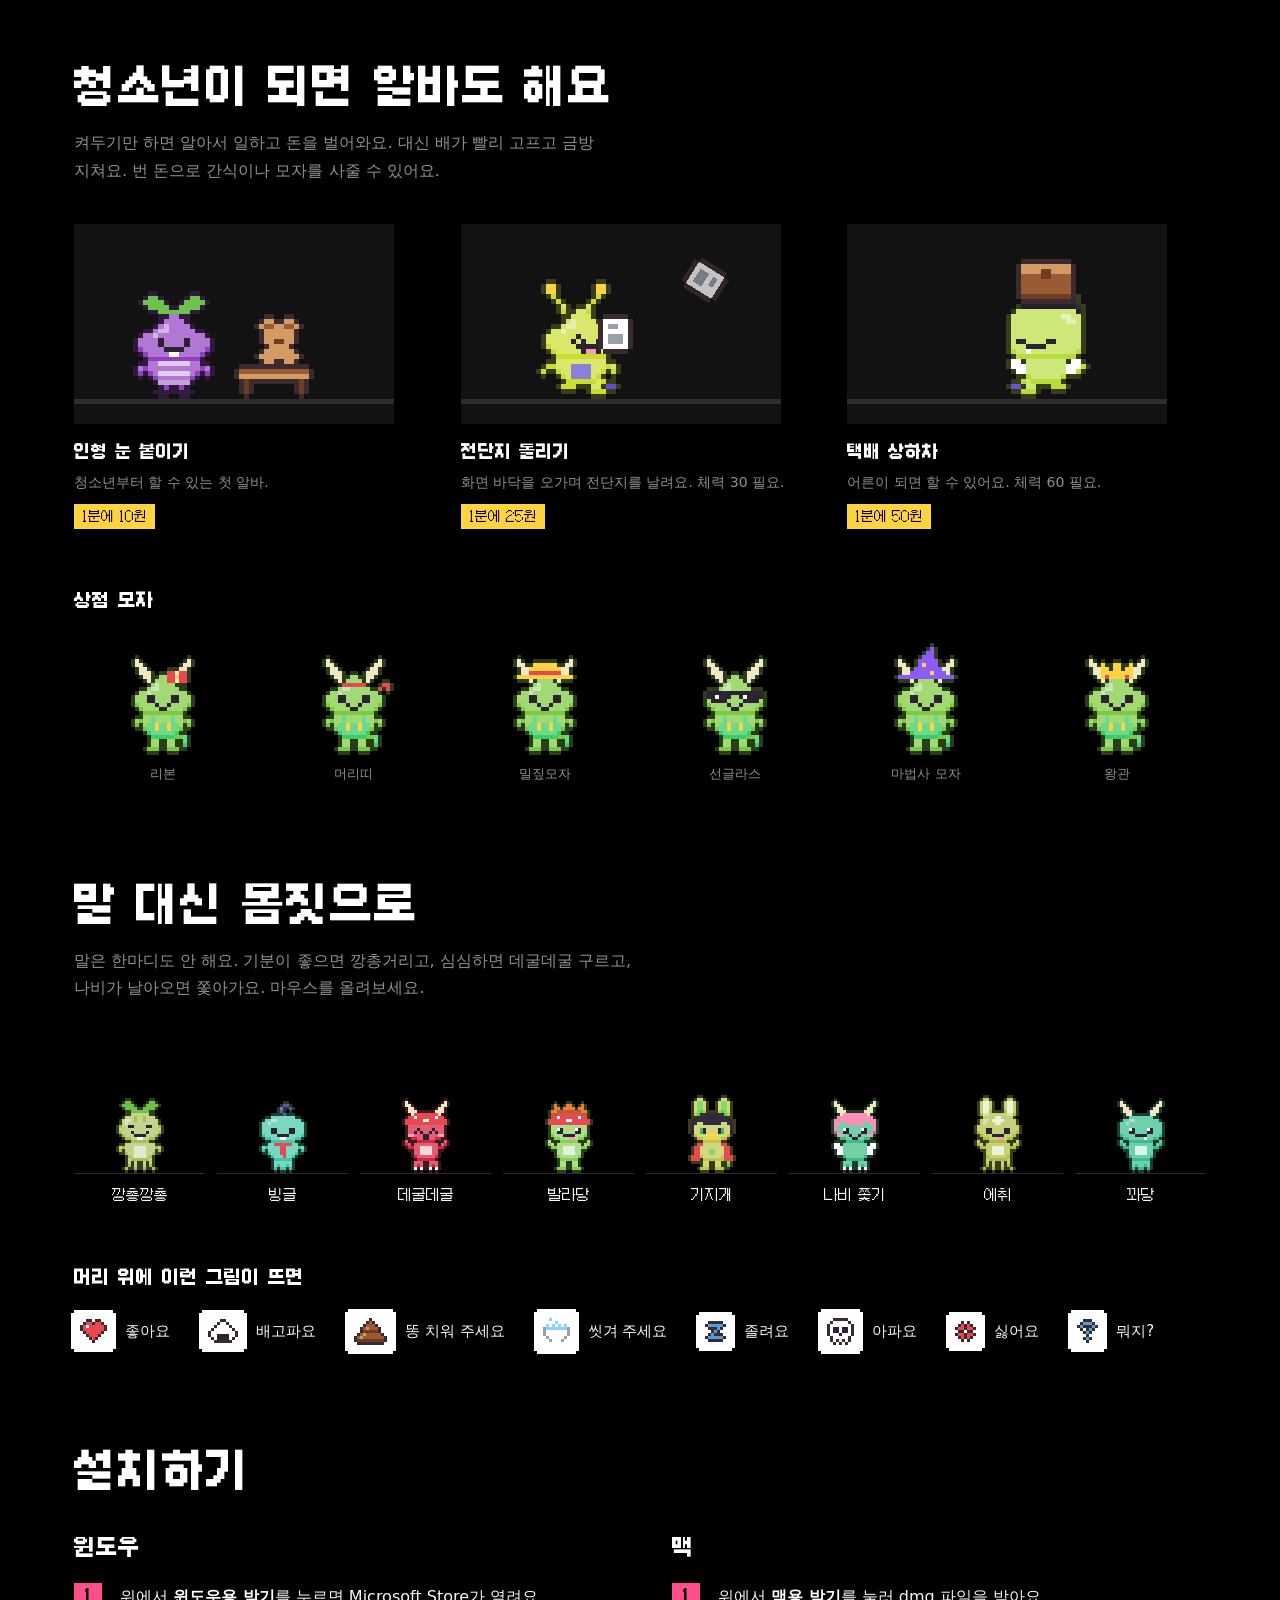
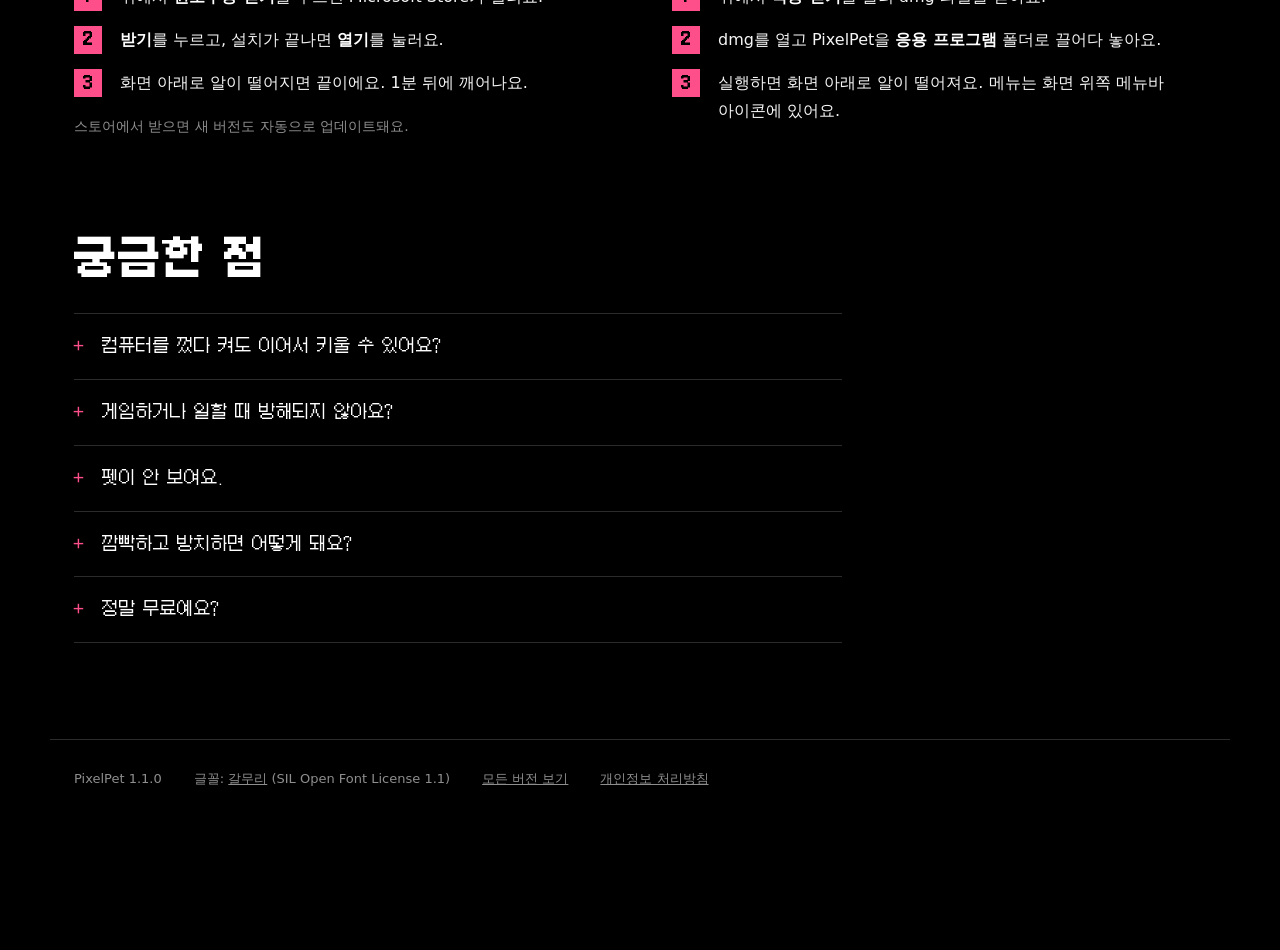
==== commit eb9834b2: "사이트 업데이트" ====
--- a/index.html
+++ b/index.html
@@ -38,17 +38,13 @@
         <p class="hero-lead">켜두기만 하면 바탕화면 가장자리를 따라 걷고, 벽을 타고, 아무 데나 똥을 싸요. 밥 주고 씻기고 재워주면 며칠에 걸쳐 어른으로 자라요.</p>
       </div>
       <div class="dl" id="download">
-        <a class="pbtn pink" id="dl-win" href="https://github.com/Dev2lgb/pixelpet-download/releases/latest">
-          <span class="pbtn-main">윈도우용 받기<span class="pbtn-ver" id="dl-win-ver"></span></span>
-          <span class="pbtn-sub" id="dl-win-sub">Windows 10, 11</span>
+        <a class="pbtn pink" id="dl-win" href="https://apps.microsoft.com/detail/9P7TRJ3P1TRG?hl=ko-KR&amp;gl=KR">
+          <span class="pbtn-main">윈도우용 받기</span>
+          <span class="pbtn-sub">Microsoft Store · Windows 10, 11</span>
         </a>
         <a class="pbtn line" id="dl-mac" href="https://github.com/Dev2lgb/pixelpet-download/releases/latest">
           <span class="pbtn-main">맥용 받기<span class="pbtn-ver" id="dl-mac-ver"></span></span>
           <span class="pbtn-sub" id="dl-mac-sub">macOS (인텔, 애플 실리콘)</span>
-        </a>
-        <a class="pbtn line hidden" id="dl-store" href="#">
-          <span class="pbtn-main">Microsoft Store</span>
-          <span class="pbtn-sub">스토어에서 설치</span>
         </a>
         <p class="hero-note">무료예요. 회원가입도 광고도 없어요.</p>
       </div>
@@ -124,11 +120,11 @@
       <div class="os">
         <h3>윈도우</h3>
         <ol class="steps">
-          <li>위에서 <b>윈도우용 받기</b>를 눌러 설치 파일을 받아요.</li>
-          <li>받은 파일을 실행해요. <b>Windows의 PC 보호</b> 창이 뜨면 <b>추가 정보</b>를 누르고 <b>실행</b>을 눌러요.</li>
+          <li>위에서 <b>윈도우용 받기</b>를 누르면 Microsoft Store가 열려요.</li>
+          <li><b>받기</b>를 누르고, 설치가 끝나면 <b>열기</b>를 눌러요.</li>
           <li>화면 아래로 알이 떨어지면 끝이에요. 1분 뒤에 깨어나요.</li>
         </ol>
-        <p class="os-note">설치하기 싫으면 <a id="dl-portable" href="https://github.com/Dev2lgb/pixelpet-download/releases/latest">설치 없이 실행하는 버전</a>도 있어요.</p>
+        <p class="os-note">스토어에서 받으면 새 버전도 자동으로 업데이트돼요.</p>
       </div>
       <div class="os">
         <h3>맥</h3>
--- a/style.css
+++ b/style.css
@@ -62,8 +62,10 @@
 }
 .hero-sub { margin: 0; font-family: var(--pixel); font-weight: 700; font-size: 22px; line-height: 1.5; color: #fff; }
 .hero-lead { margin: 12px 0 0; max-width: 32em; color: var(--mute); }
-.dl { display: flex; flex-wrap: wrap; gap: 16px 20px; justify-content: flex-end; align-items: center; padding: var(--px); }
-.hero-note { flex-basis: 100%; margin: 4px 0 0; font-size: 13px; color: var(--mute); text-align: right; }
+/* 윈도우·맥 버튼 두 칸, 안내 문구는 그 아래 한 줄 */
+.dl { display: grid; grid-template-columns: auto auto; gap: 16px 20px; justify-content: end; padding: var(--px); }
+.hero-note { grid-column: 1 / -1; }
+.hero-note { margin: 4px 0 0; font-size: 13px; color: var(--mute); text-align: right; }
 
 /* 픽셀 버튼: 모서리가 한 칸 깎인 테두리 */
 .pbtn {
@@ -216,7 +218,7 @@
 /* ───── 좁은 화면 ───── */
 @media (max-width: 960px) {
   .hero-row { grid-template-columns: 1fr; }
-  .dl { justify-content: flex-start; }
+  .dl { justify-content: start; }
   .hero-note { text-align: left; }
   .life-grid { grid-template-columns: 1fr; }
   .look { grid-template-columns: repeat(3, minmax(0, 1fr)); }
@@ -231,6 +233,7 @@
   .mark-wrap, .hero-row { padding: 0 16px; }
   .hero-sub { font-size: 18px; }
   .pbtn { min-width: 0; width: 100%; }
+  .dl { grid-template-columns: 1fr; }
   .sec { padding: 72px 16px 0; }
   h2 { font-size: 30px; }
   .look { grid-template-columns: repeat(2, minmax(0, 1fr)); }
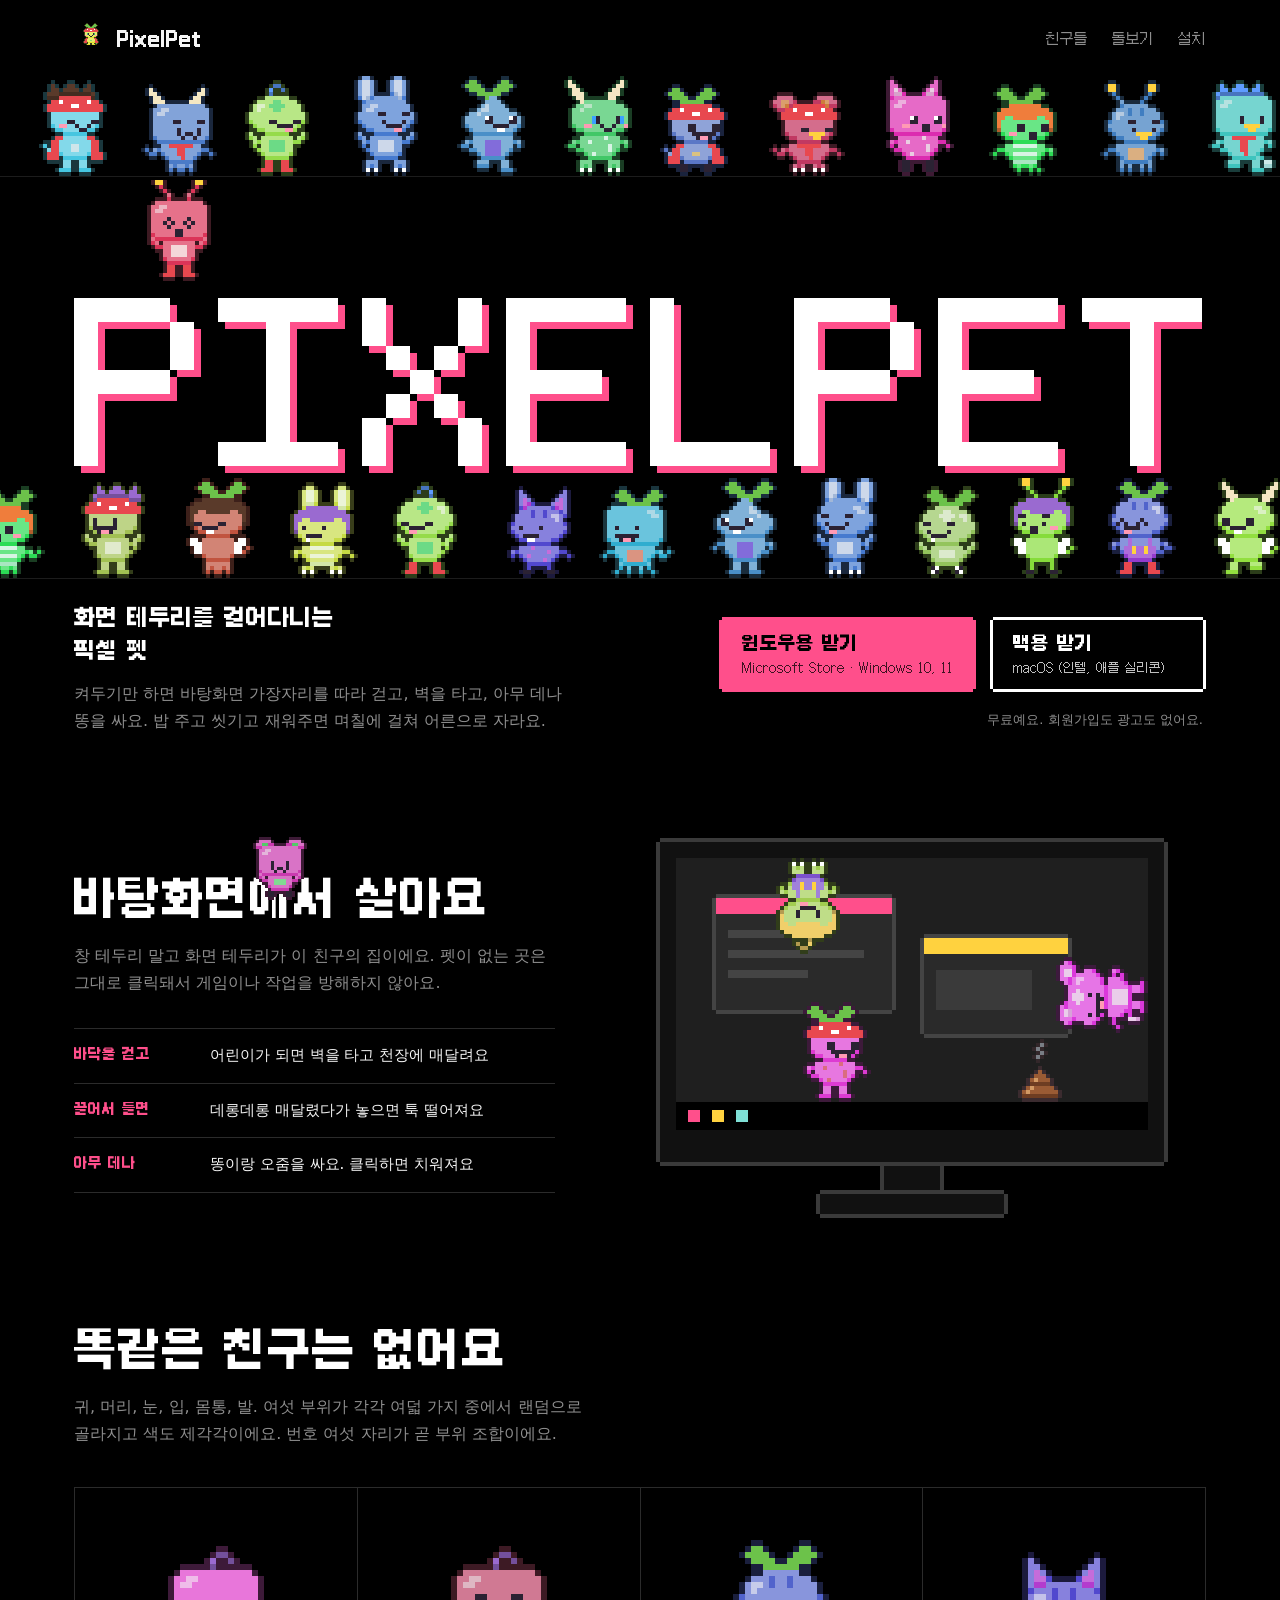
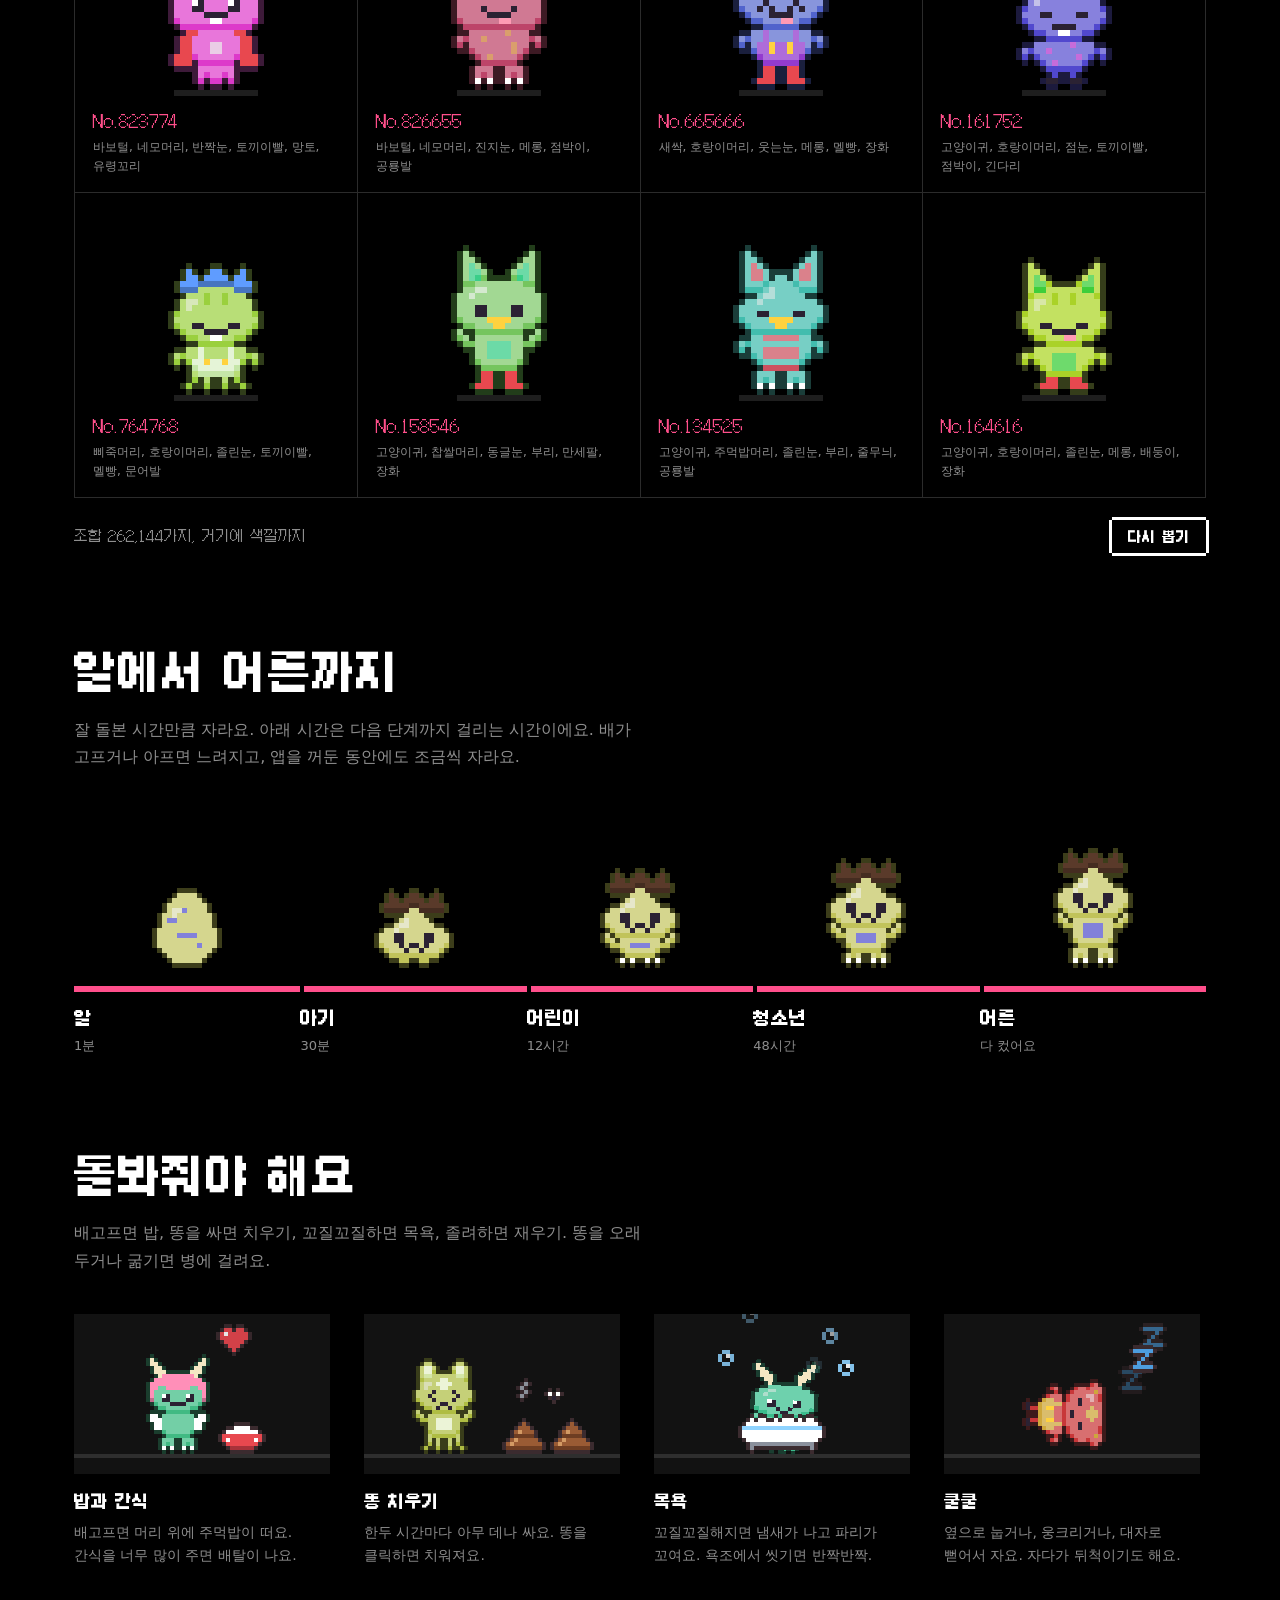
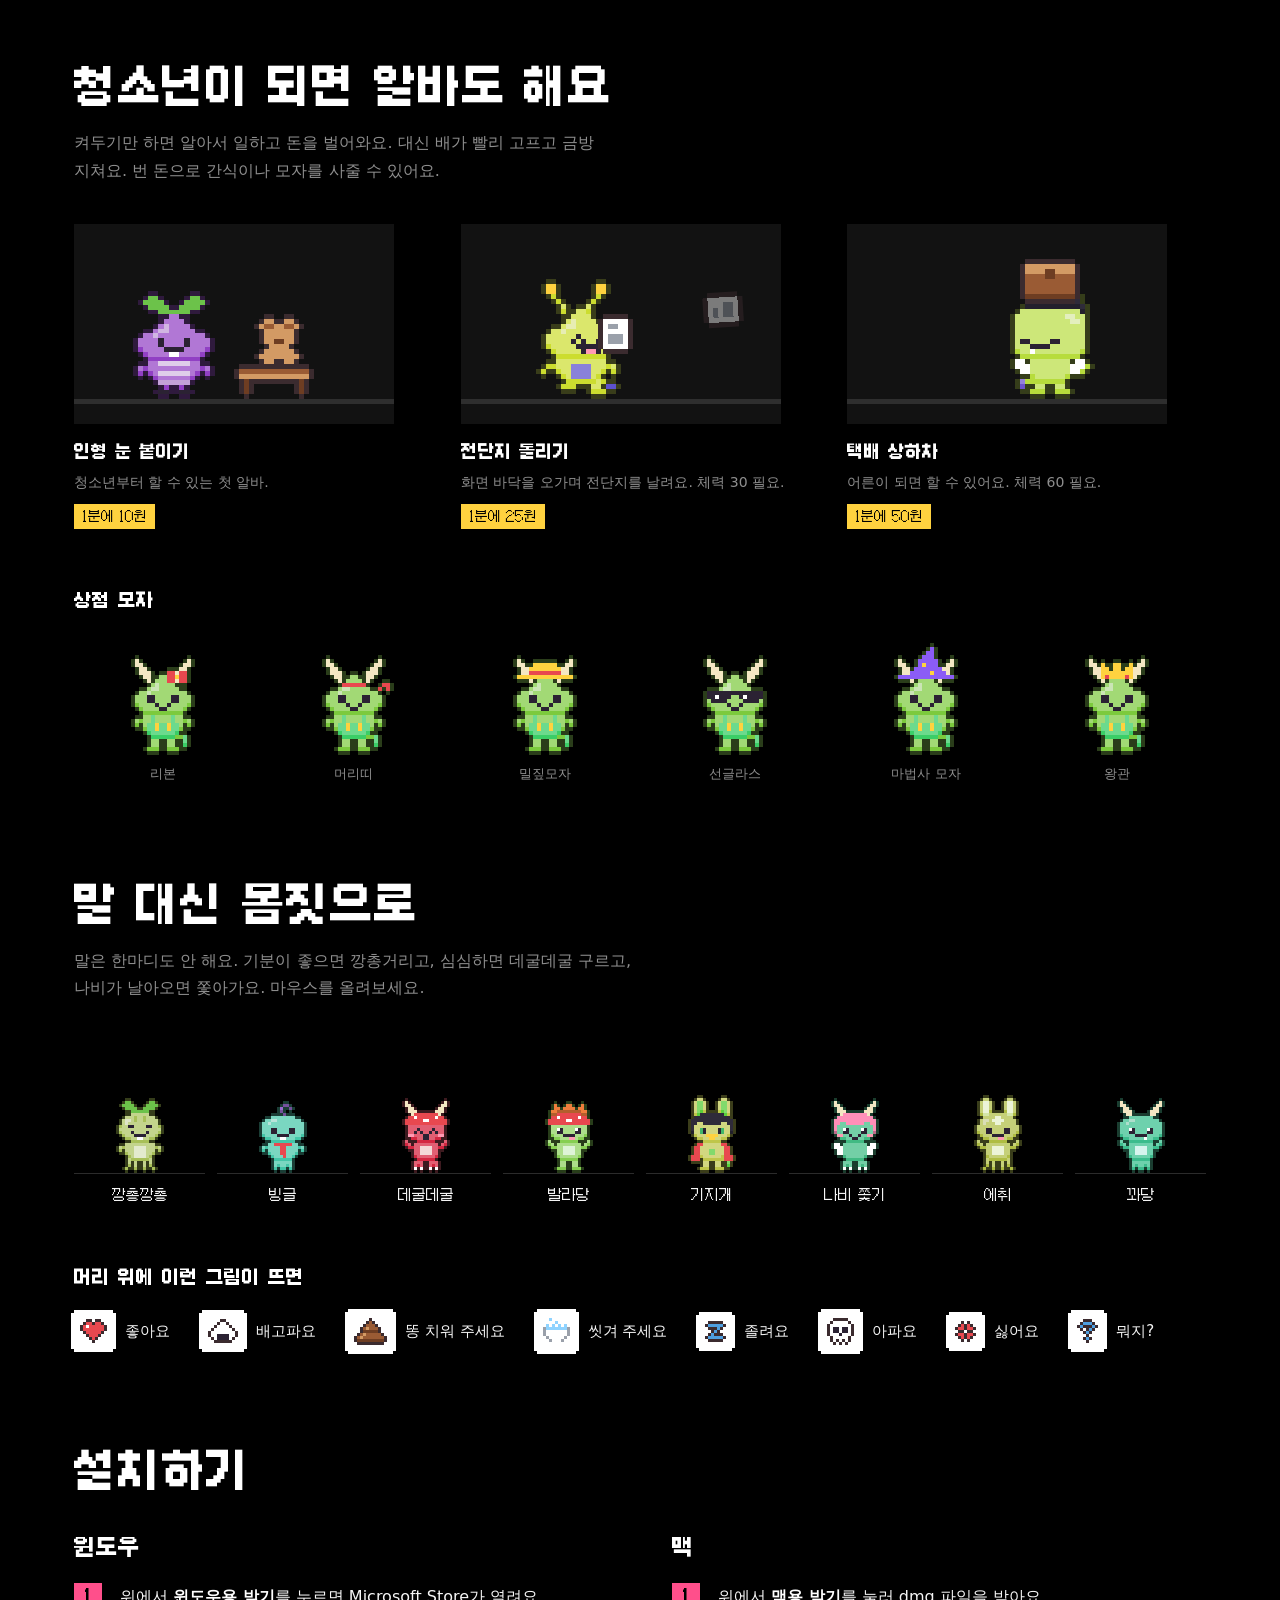
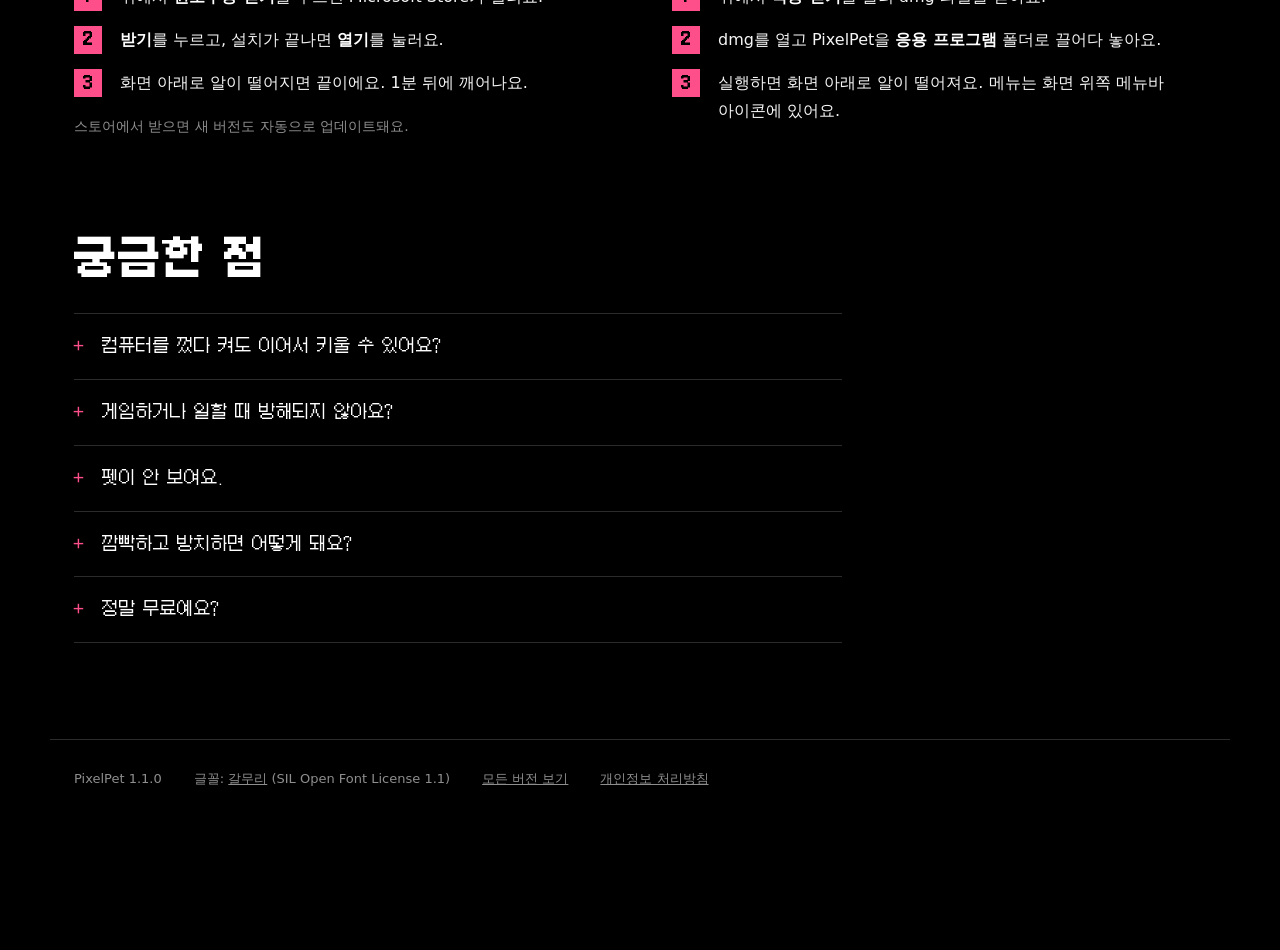
==== commit a564bdaf: "사이트 업데이트" ====
--- a/index.html
+++ b/index.html
@@ -39,7 +39,7 @@
       </div>
       <div class="dl" id="download">
         <a class="pbtn pink" id="dl-win" href="https://apps.microsoft.com/detail/9P7TRJ3P1TRG?hl=ko-KR&amp;gl=KR">
-          <span class="pbtn-main">윈도우용 받기</span>
+          <span class="pbtn-main">윈도우용 받기<span class="pbtn-ver" id="dl-win-ver"></span></span>
           <span class="pbtn-sub">Microsoft Store · Windows 10, 11</span>
         </a>
         <a class="pbtn line" id="dl-mac" href="https://github.com/Dev2lgb/pixelpet-download/releases/latest">
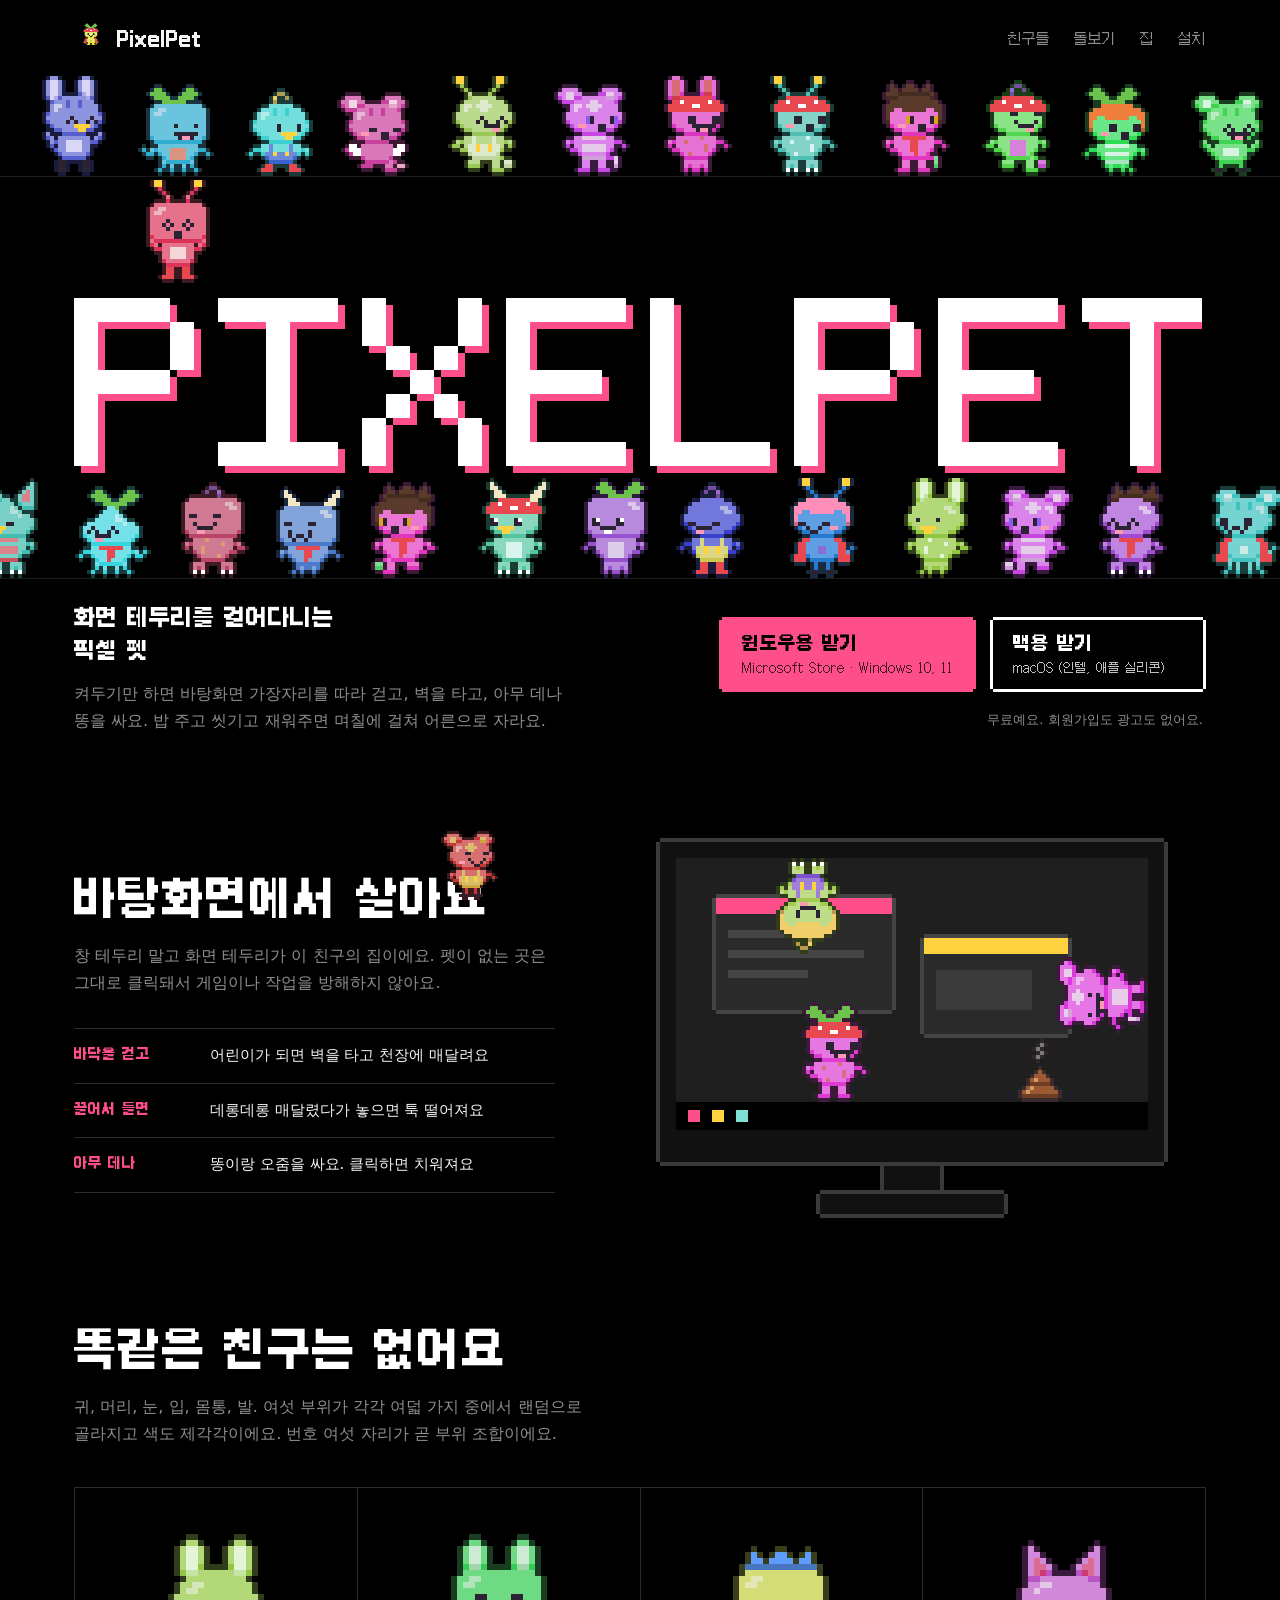
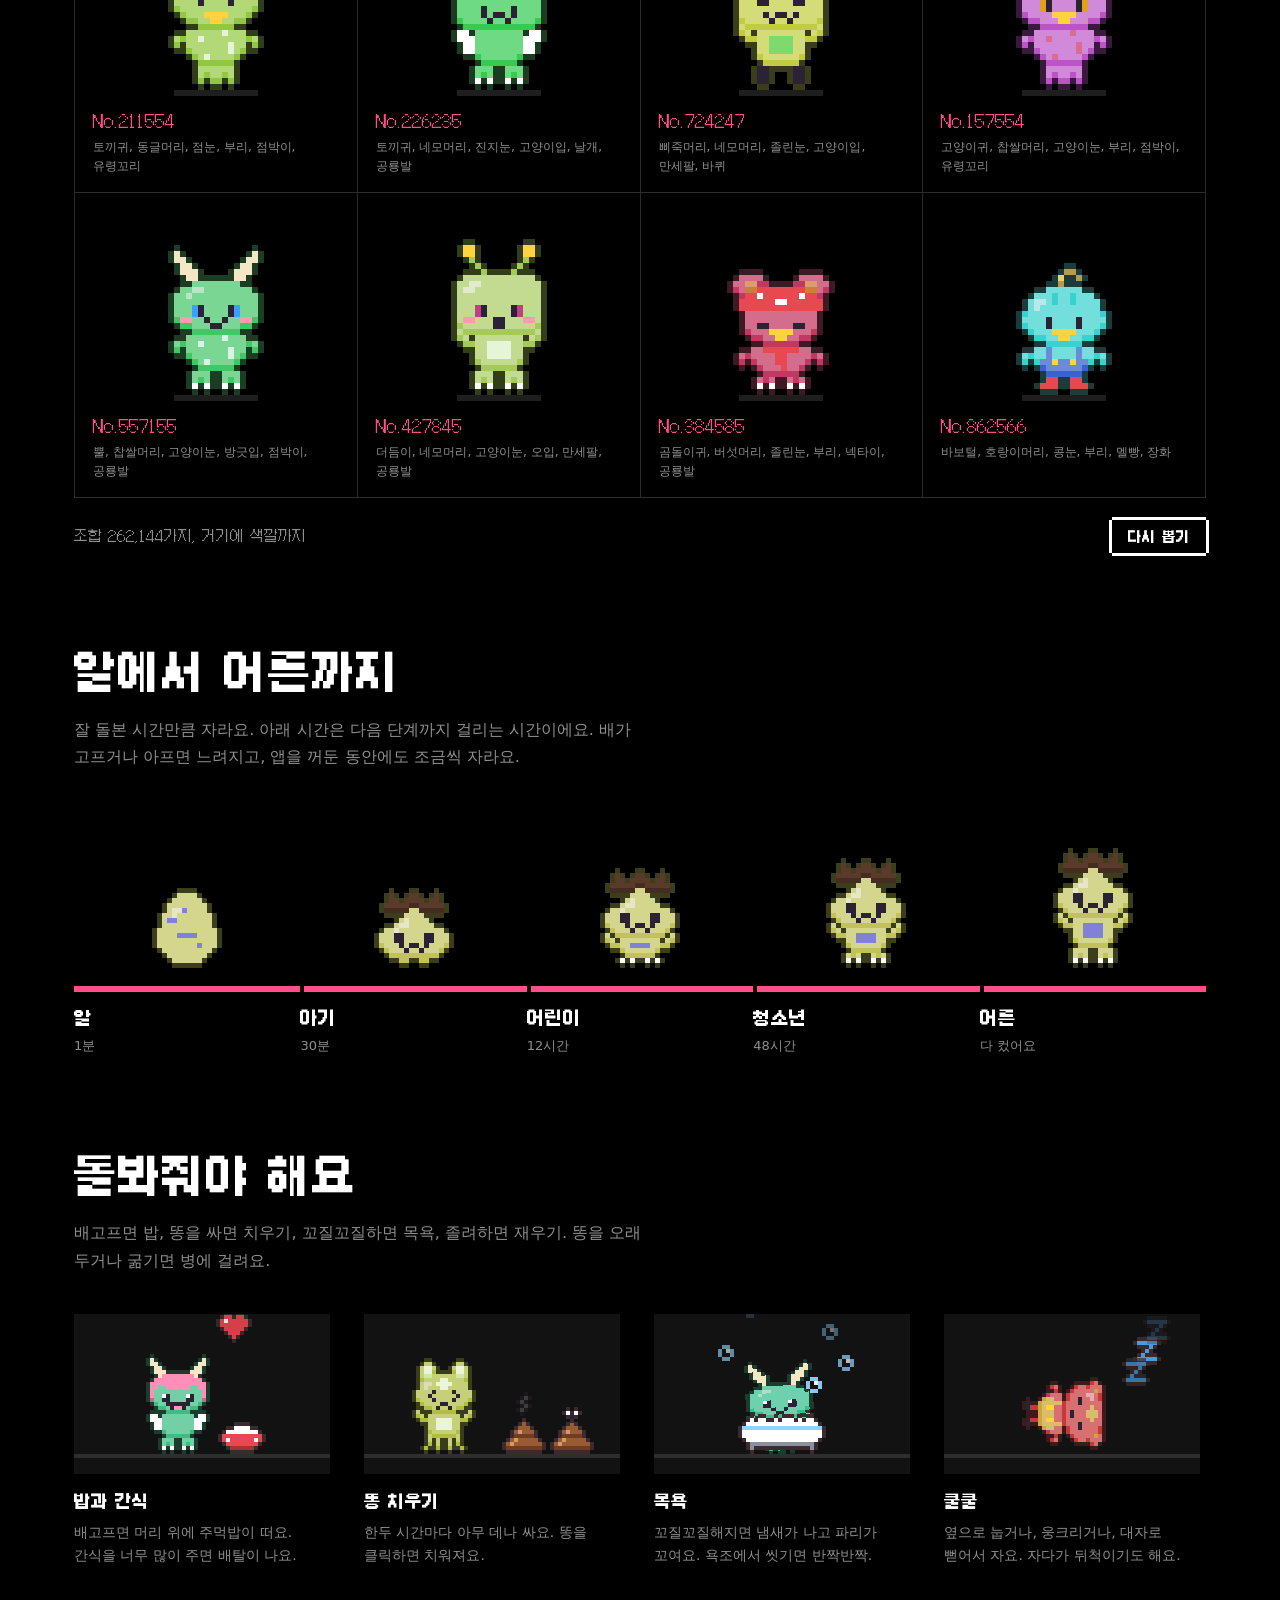
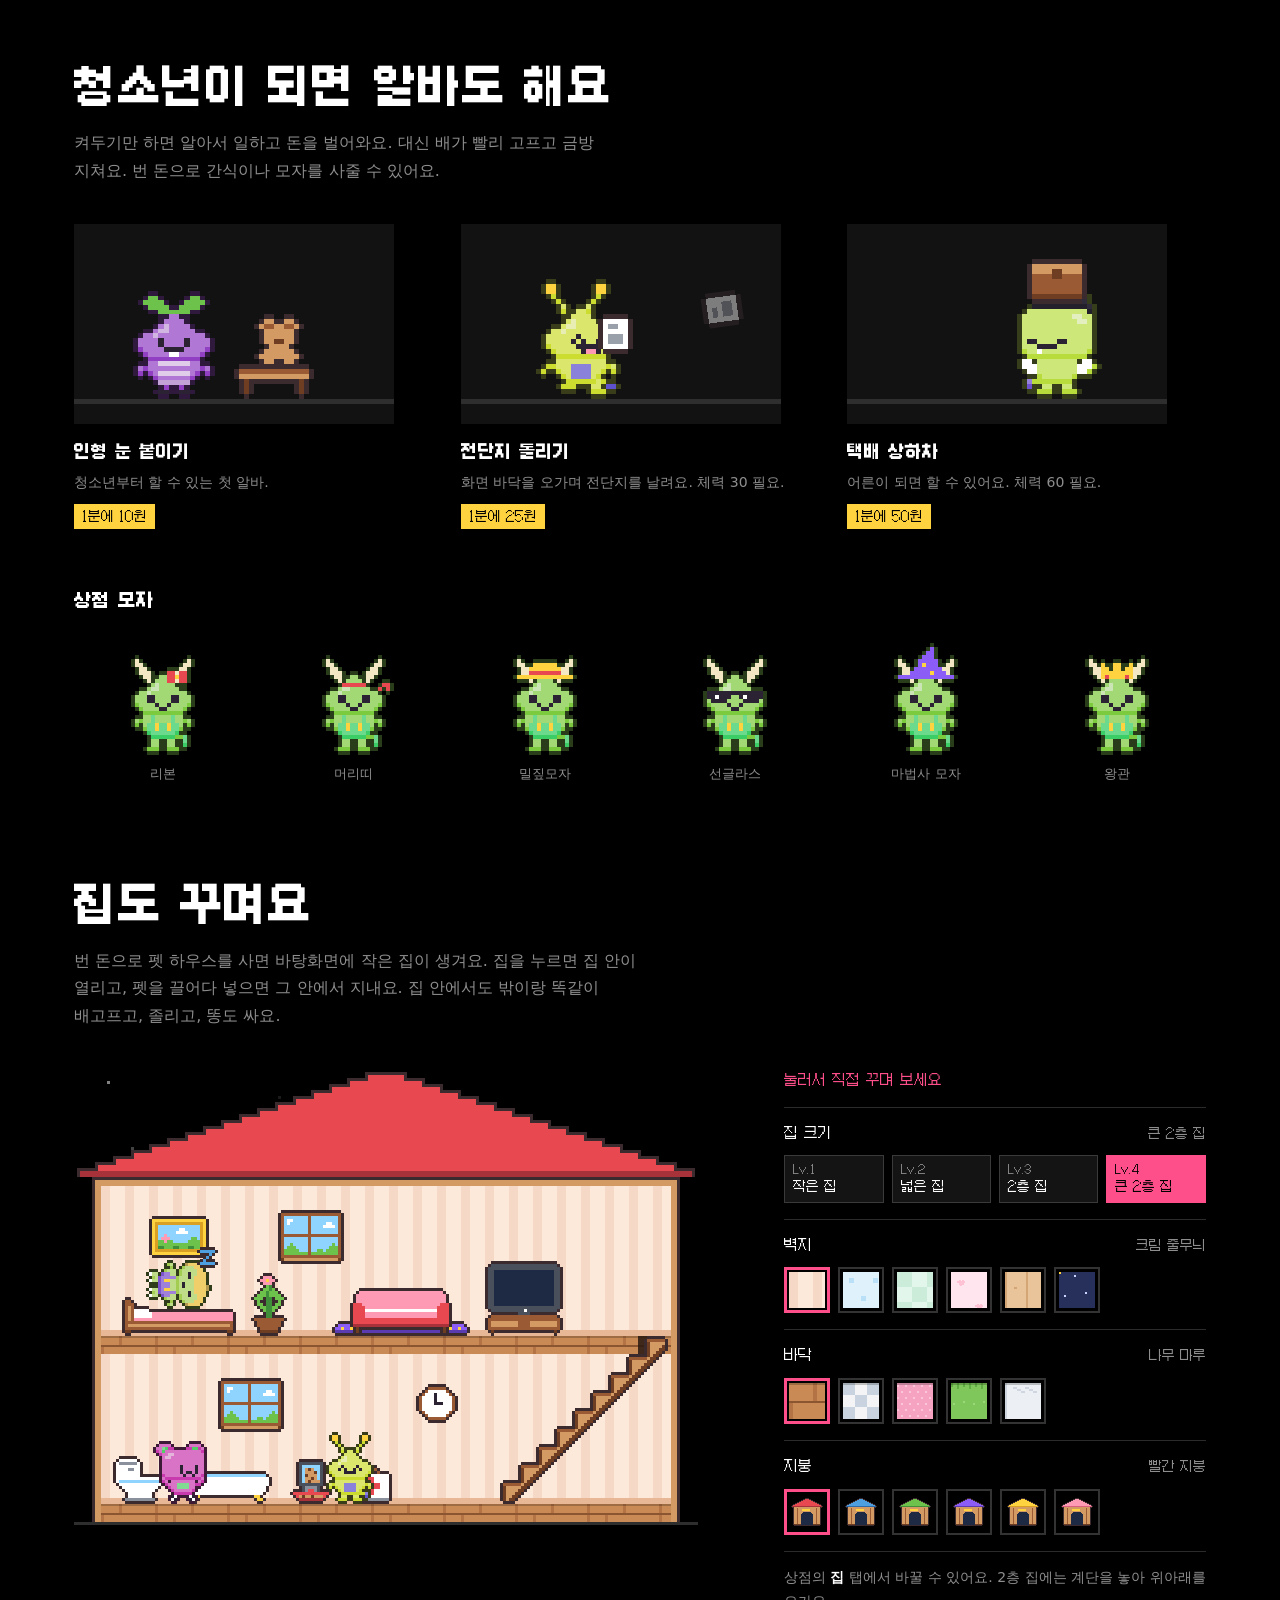
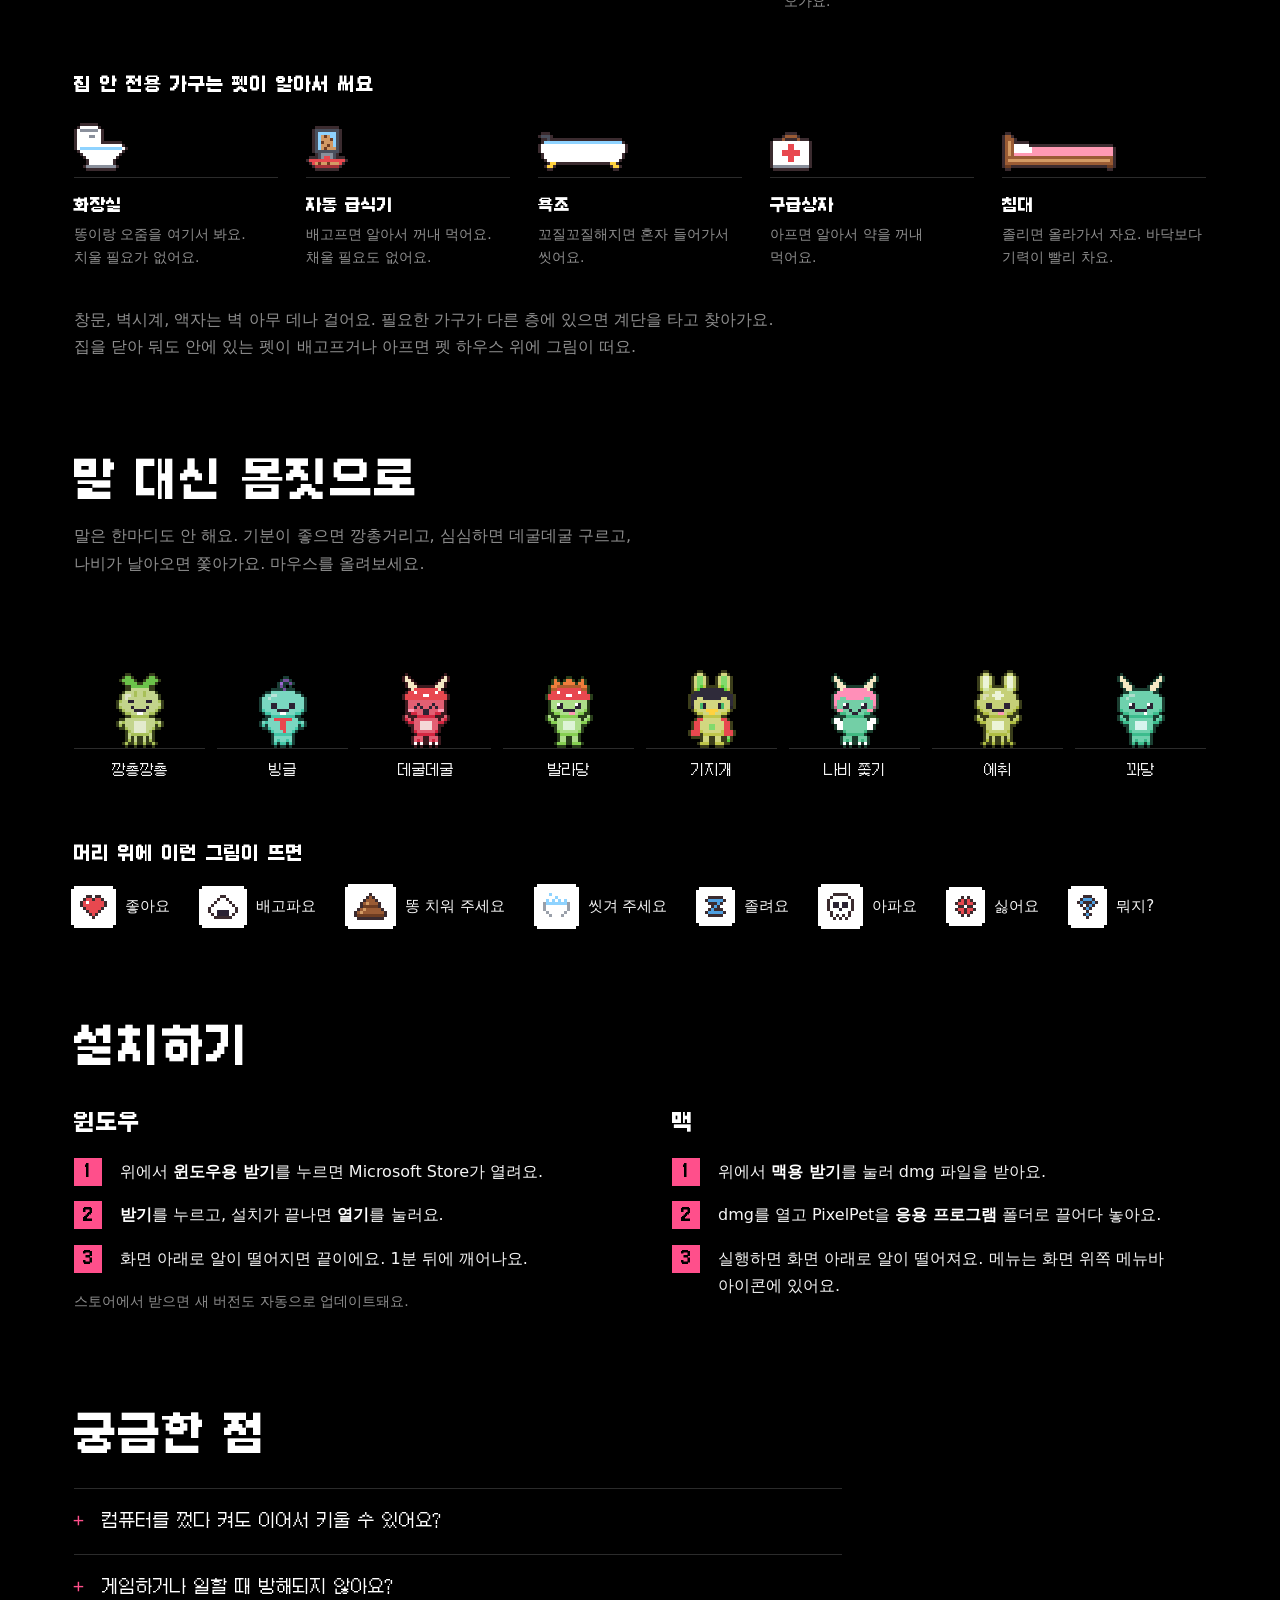
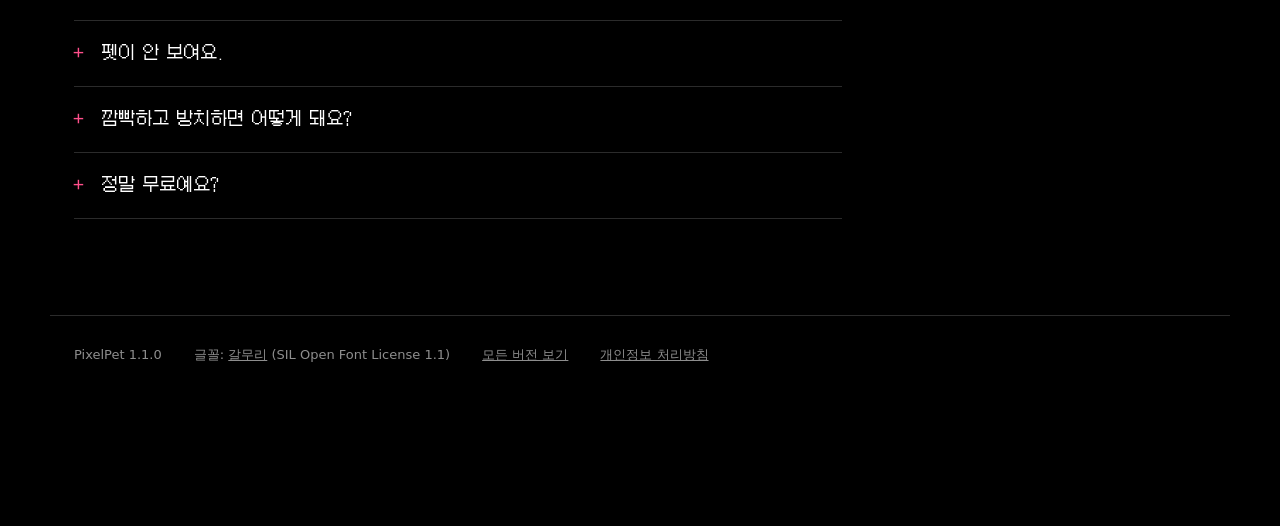
==== commit 9dc72f30: "사이트 업데이트" ====
--- a/index.html
+++ b/index.html
@@ -20,6 +20,7 @@
   <nav class="top-nav" aria-label="바로가기">
     <a href="#friends">친구들</a>
     <a href="#care">돌보기</a>
+    <a href="#home">집</a>
     <a href="#install">설치</a>
   </nav>
 </header>
@@ -102,6 +103,39 @@
     <div class="tiles three" id="job-tiles"></div>
     <h3 class="sub-h">상점 모자</h3>
     <ul class="hats" id="hats"></ul>
+  </section>
+
+  <section class="sec" id="home">
+    <div class="sec-head">
+      <h2>집도 꾸며요</h2>
+      <p class="lead">번 돈으로 펫 하우스를 사면 바탕화면에 작은 집이 생겨요. 집을 누르면 집 안이 열리고, 펫을 끌어다 넣으면 그 안에서 지내요. 집 안에서도 밖이랑 똑같이 배고프고, 졸리고, 똥도 싸요.</p>
+    </div>
+    <div class="home-grid">
+      <figure class="home-scene"><canvas id="house" role="img" aria-label="2층 집 안에서 펫들이 밥을 먹고, 계단을 오르고, 침대에서 자는 모습"></canvas></figure>
+      <div class="deco" id="deco">
+        <p class="deco-hint">눌러서 직접 꾸며 보세요</p>
+        <div class="deco-row">
+          <p class="deco-k" id="deco-k-level">집 크기 <em id="deco-now-level"></em></p>
+          <div class="deco-opts lvls" role="group" aria-labelledby="deco-k-level" data-k="level"></div>
+        </div>
+        <div class="deco-row">
+          <p class="deco-k" id="deco-k-wall">벽지 <em id="deco-now-wall"></em></p>
+          <div class="deco-opts" role="group" aria-labelledby="deco-k-wall" data-k="wall"></div>
+        </div>
+        <div class="deco-row">
+          <p class="deco-k" id="deco-k-floor">바닥 <em id="deco-now-floor"></em></p>
+          <div class="deco-opts" role="group" aria-labelledby="deco-k-floor" data-k="floor"></div>
+        </div>
+        <div class="deco-row">
+          <p class="deco-k" id="deco-k-roof">지붕 <em id="deco-now-roof"></em></p>
+          <div class="deco-opts" role="group" aria-labelledby="deco-k-roof" data-k="roof"></div>
+        </div>
+        <p class="deco-foot">상점의 <b>집</b> 탭에서 바꿀 수 있어요. 2층 집에는 계단을 놓아 위아래를 오가요.</p>
+      </div>
+    </div>
+    <h3 class="sub-h">집 안 전용 가구는 펫이 알아서 써요</h3>
+    <ul class="autos" id="autos"></ul>
+    <p class="home-note">창문, 벽시계, 액자는 벽 아무 데나 걸어요. 필요한 가구가 다른 층에 있으면 계단을 타고 찾아가요. 집을 닫아 둬도 안에 있는 펫이 배고프거나 아프면 펫 하우스 위에 그림이 떠요.</p>
   </section>
 
   <section class="sec">
--- a/style.css
+++ b/style.css
@@ -143,6 +143,36 @@
 .hats li { display: flex; flex-direction: column; align-items: center; gap: 8px; font-size: 13px; color: var(--mute); }
 .hats .stand { --s: 4; height: 120px; display: flex; align-items: flex-end; }
 
+/* 펫 하우스 */
+.home-grid { margin-top: 40px; display: grid; grid-template-columns: minmax(0, 1.55fr) minmax(0, 1fr); gap: 40px 56px; align-items: start; }
+.home-scene { margin: 0; }
+.home-scene canvas { cursor: var(--cur-hit, pointer); }
+.deco-hint { margin: 0 0 14px; font-family: var(--pixel); font-size: 14px; color: var(--pink); }
+.deco-row { padding: 14px 0 16px; border-top: 1px solid var(--rule); }
+.deco-k { margin: 0 0 10px; display: flex; align-items: baseline; justify-content: space-between; gap: 12px; font-family: var(--pixel); font-size: 14px; color: #fff; }
+.deco-k em { font-style: normal; font-size: 13px; color: var(--mute); }
+.deco-opts { display: flex; flex-wrap: wrap; gap: 8px; }
+.sw { width: 46px; height: 46px; padding: 5px; border: 0; background: transparent; box-shadow: inset 0 0 0 2px #333; }
+.sw canvas { width: 36px; height: 36px; }
+.sw:hover { box-shadow: inset 0 0 0 2px #fff; }
+.sw[aria-pressed="true"] { box-shadow: inset 0 0 0 3px var(--pink); }
+.lvls { display: grid; grid-template-columns: repeat(4, minmax(0, 1fr)); }
+.lvl {
+  display: flex; flex-direction: column; align-items: flex-start; gap: 1px; padding: 7px 8px 6px;
+  font-family: var(--pixel); font-size: 13px; line-height: 1.3; text-align: left; color: #fff; background: #141414; border: 1px solid #3a3a3a;
+}
+.lvl small { font-size: 11px; color: var(--mute); }
+.lvl:hover { border-color: #fff; }
+.lvl[aria-pressed="true"] { background: var(--pink); border-color: var(--pink); color: #000; }
+.lvl[aria-pressed="true"] small { color: #000; }
+.deco-foot { margin: 0; padding-top: 14px; border-top: 1px solid var(--rule); font-size: 14px; color: var(--mute); }
+.autos { list-style: none; margin: 0; padding: 0; display: grid; grid-template-columns: repeat(5, minmax(0, 1fr)); gap: 28px; }
+.autos li { display: flex; flex-direction: column; }
+.autos .stand { height: 60px; display: flex; align-items: flex-end; padding-bottom: 6px; border-bottom: 1px solid var(--rule); }
+.autos h3 { margin: 14px 0 0; font-family: var(--pixel); font-size: 16px; color: #fff; }
+.autos p { margin: 4px 0 0; font-size: 14px; line-height: 1.65; color: var(--mute); }
+.home-note { margin: 36px 0 0; max-width: 44em; color: var(--mute); }
+
 /* 몸짓 */
 .moves { list-style: none; margin: 40px 0 0; padding: 0; display: grid; grid-template-columns: repeat(8, minmax(0, 1fr)); gap: 12px; }
 .moves li { display: flex; flex-direction: column; align-items: center; gap: 10px; }
@@ -225,6 +255,8 @@
   .tiles { grid-template-columns: repeat(2, minmax(0, 1fr)); }
   .moves { grid-template-columns: repeat(4, minmax(0, 1fr)); }
   .hats { grid-template-columns: repeat(3, minmax(0, 1fr)); }
+  .home-grid { grid-template-columns: 1fr; }
+  .autos { grid-template-columns: repeat(3, minmax(0, 1fr)); }
 }
 @media (max-width: 640px) {
   .top { padding: 16px 16px 0; }
@@ -245,6 +277,10 @@
   .evo b { padding-right: 4px; }
   .tiles, .tiles.three { grid-template-columns: 1fr; }
   .install { grid-template-columns: 1fr; }
+  .autos { grid-template-columns: repeat(2, minmax(0, 1fr)); gap: 24px 16px; }
+  .lvls { grid-template-columns: repeat(2, minmax(0, 1fr)); }
+  .sw { width: 42px; height: 42px; padding: 4px; }
+  .sw canvas { width: 34px; height: 34px; }
   .facts li { grid-template-columns: 1fr; gap: 2px; }
   .walker { height: 160px; }
   .foot { padding-bottom: 130px; }
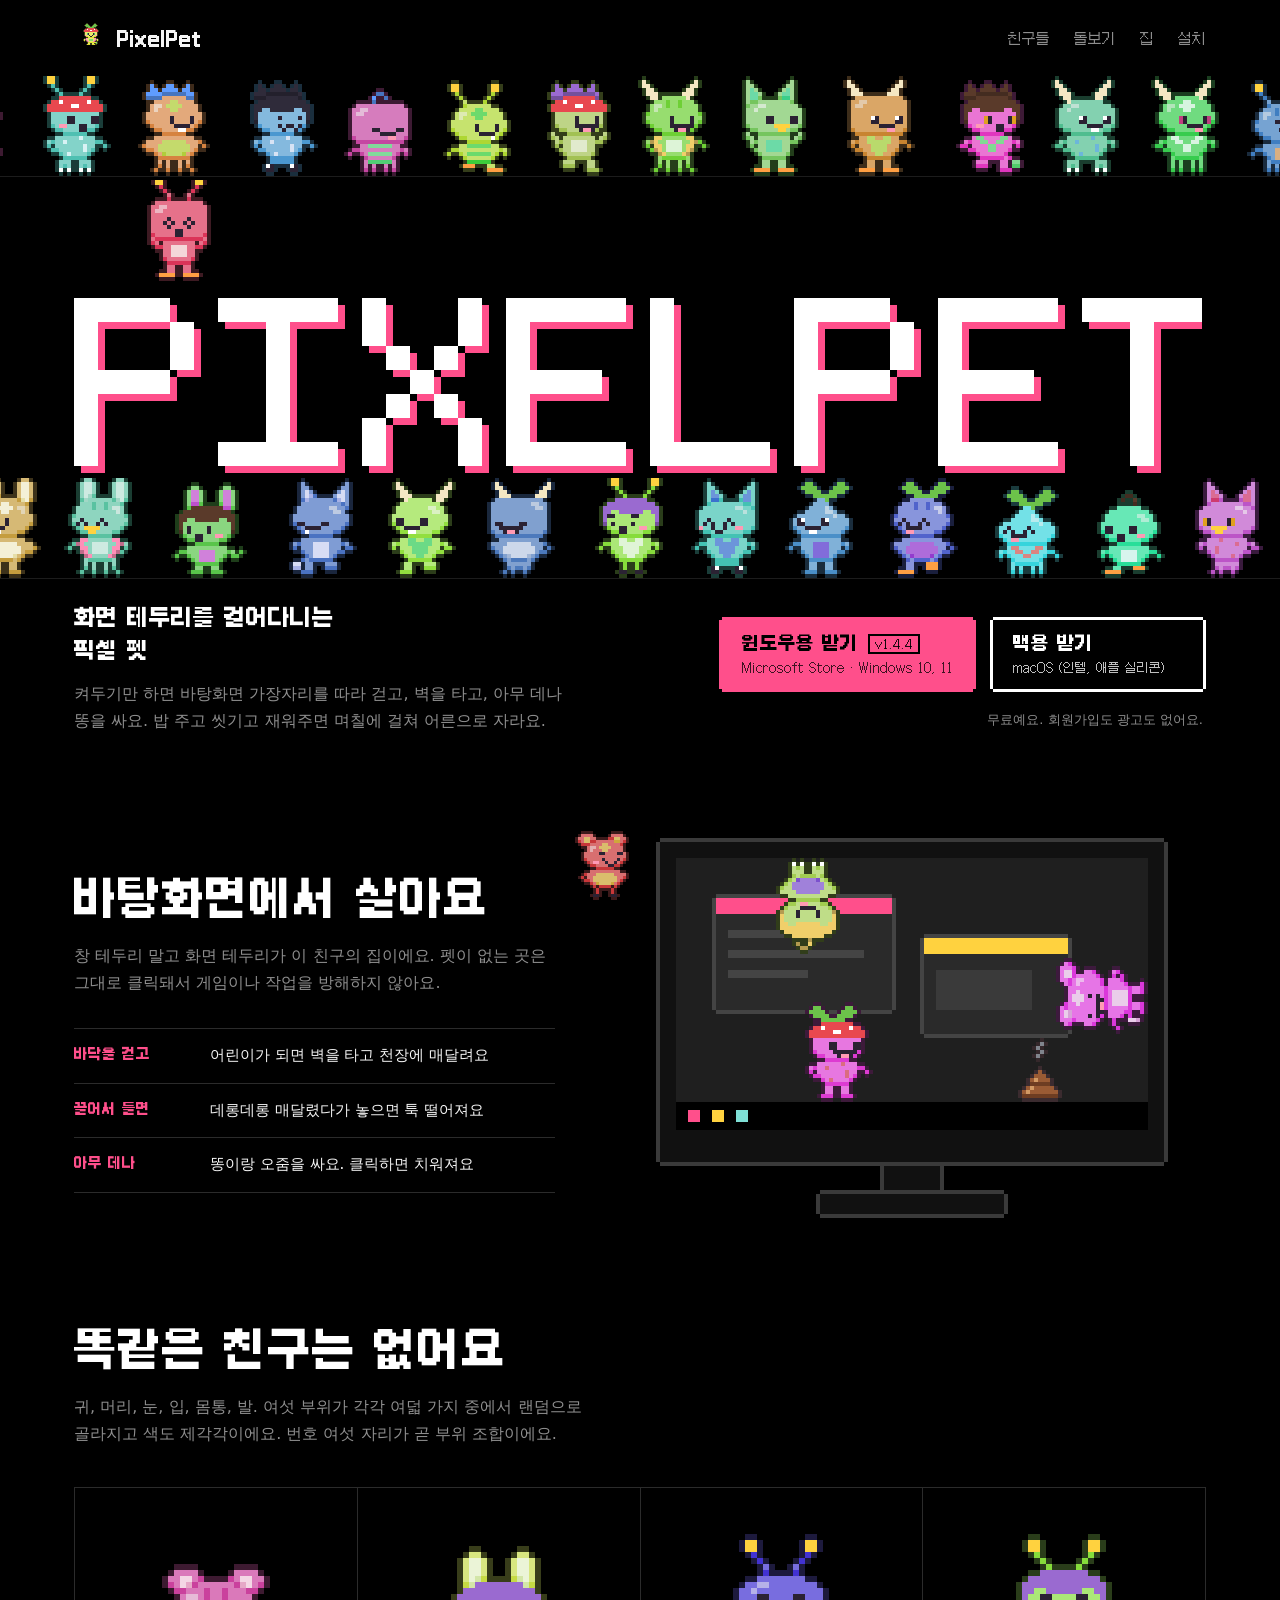
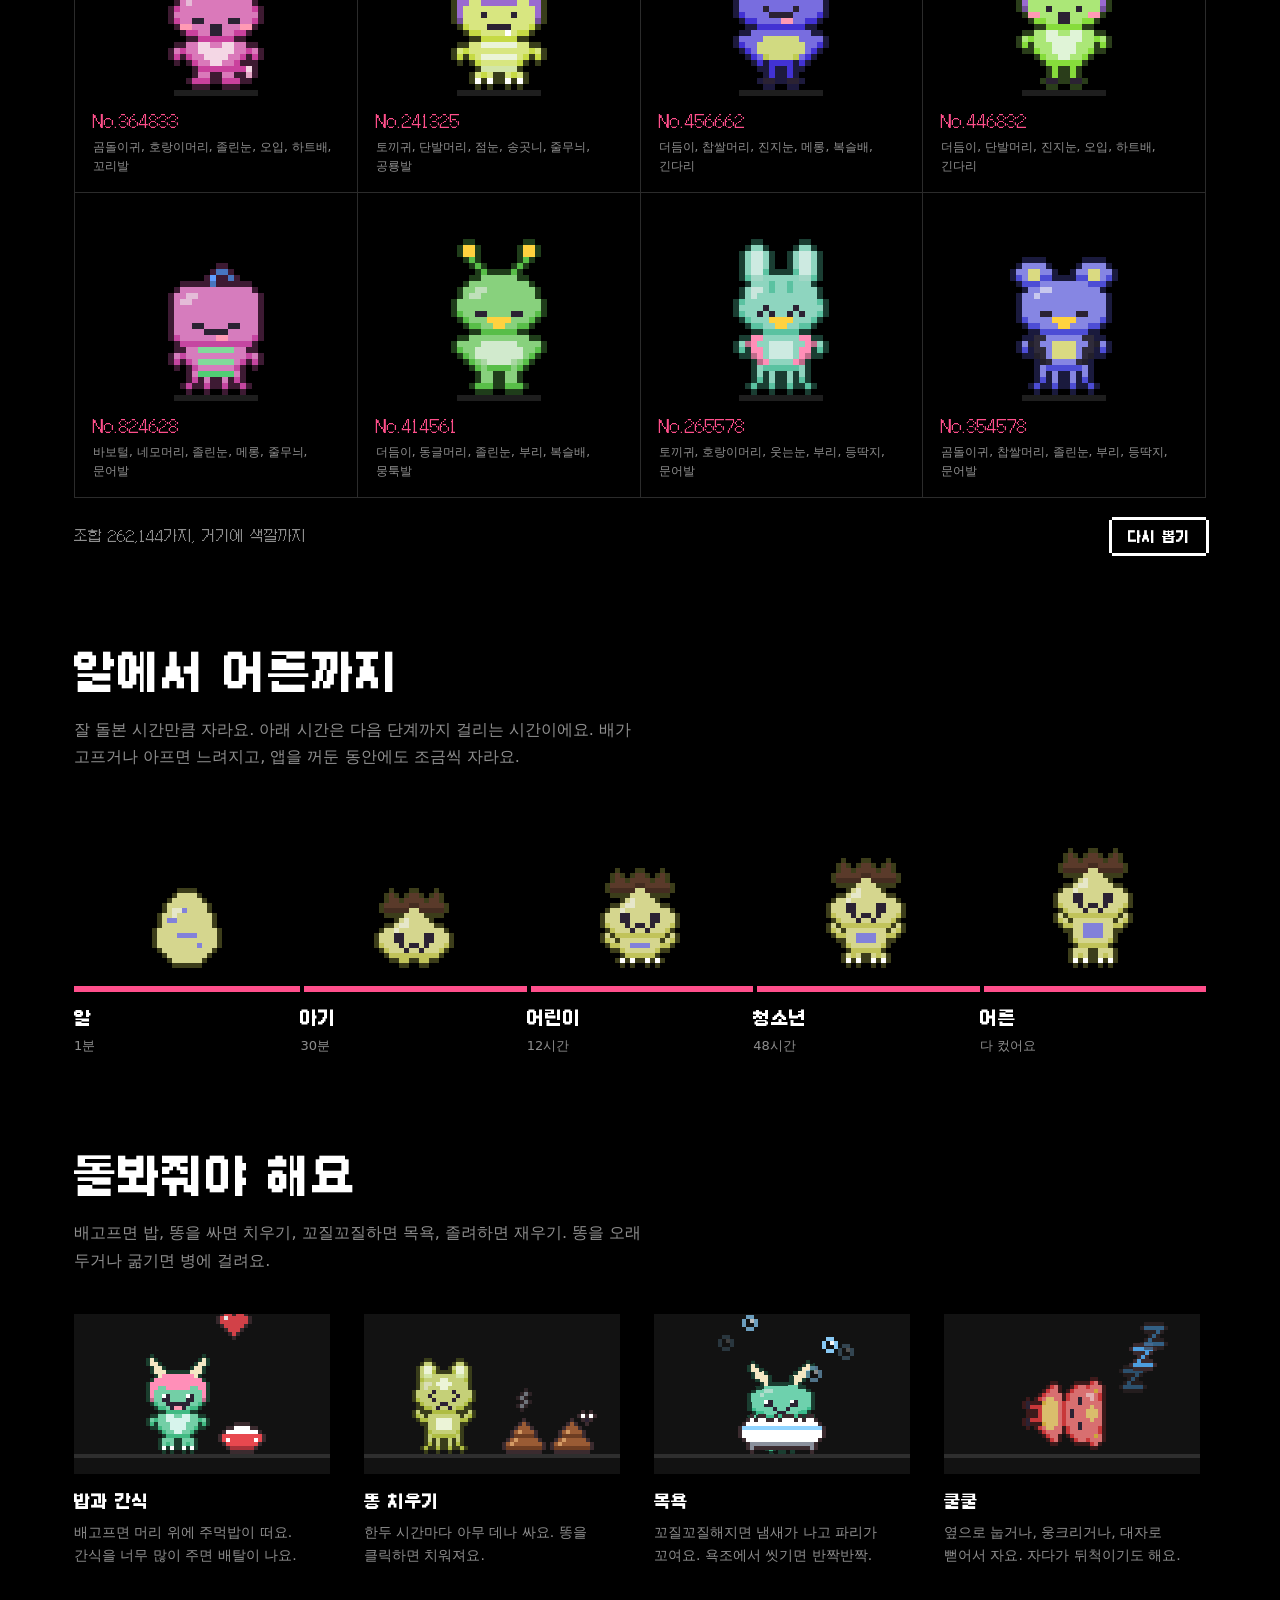
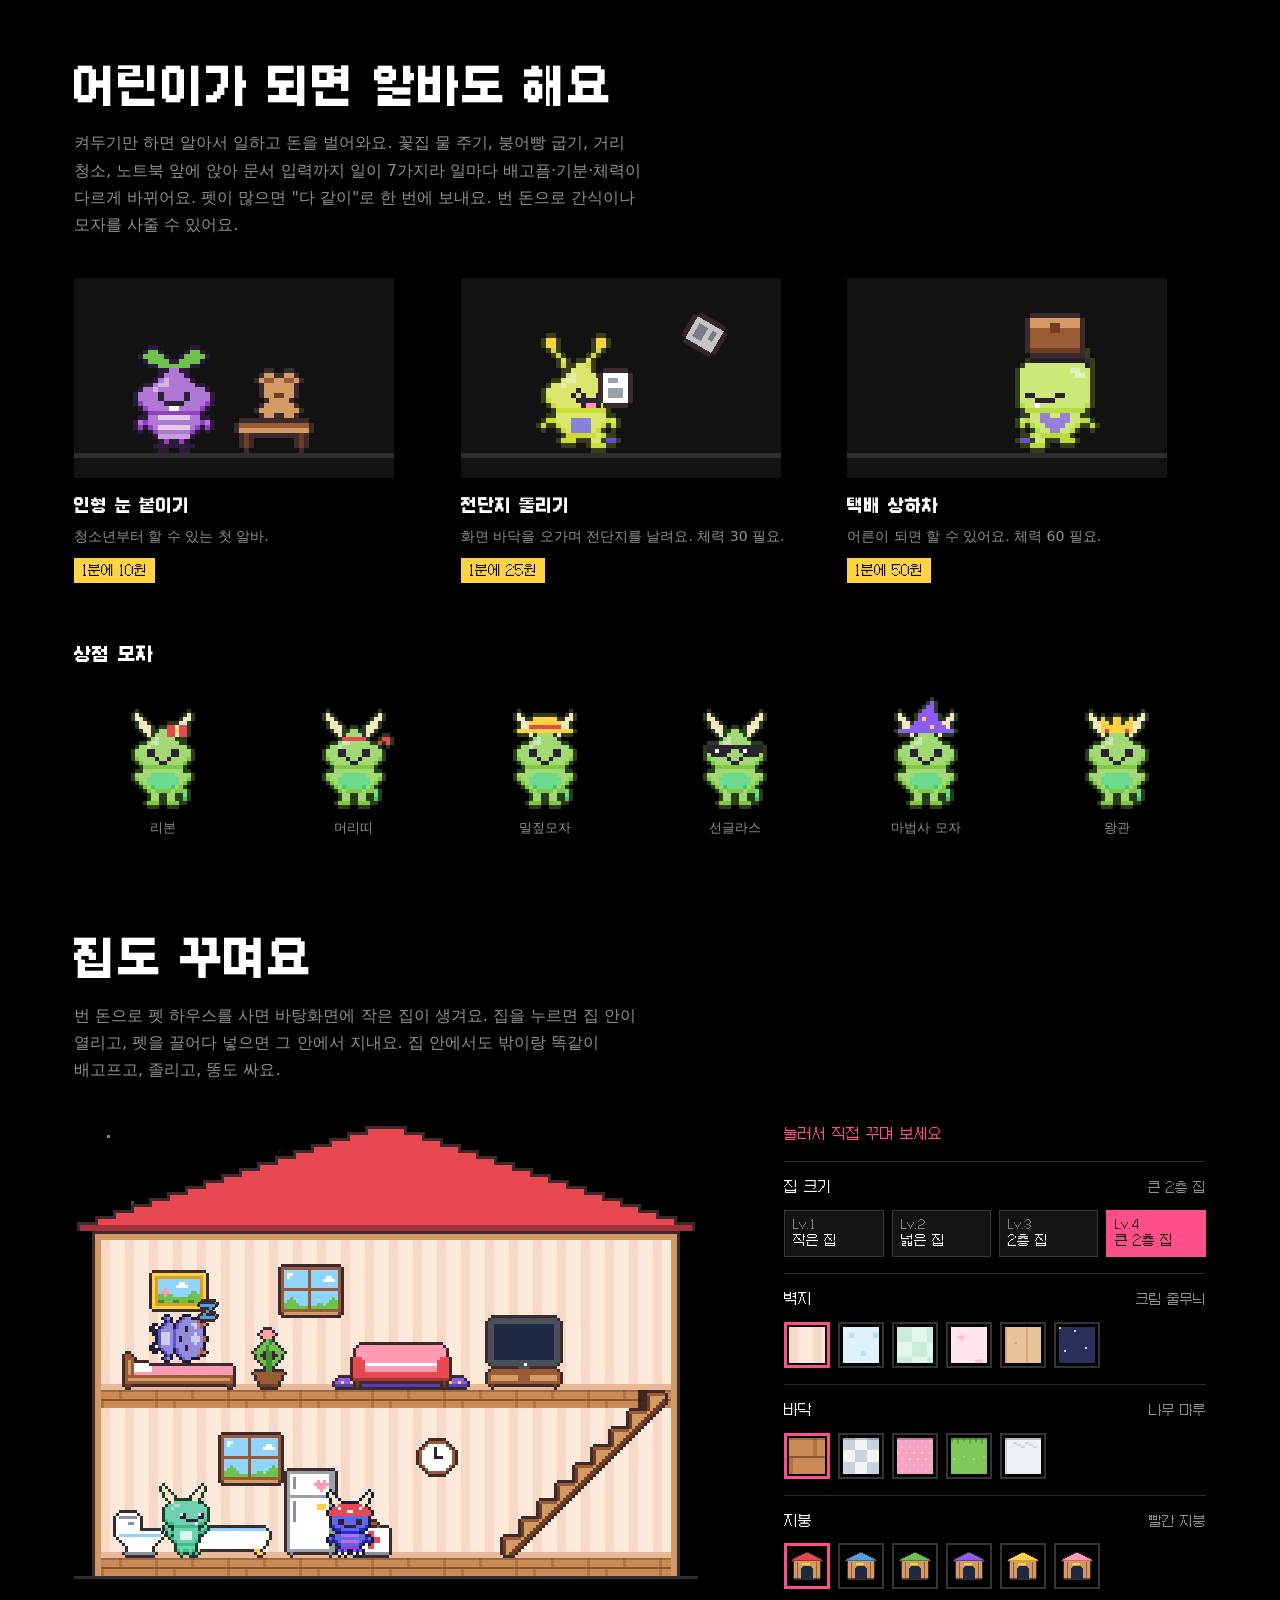
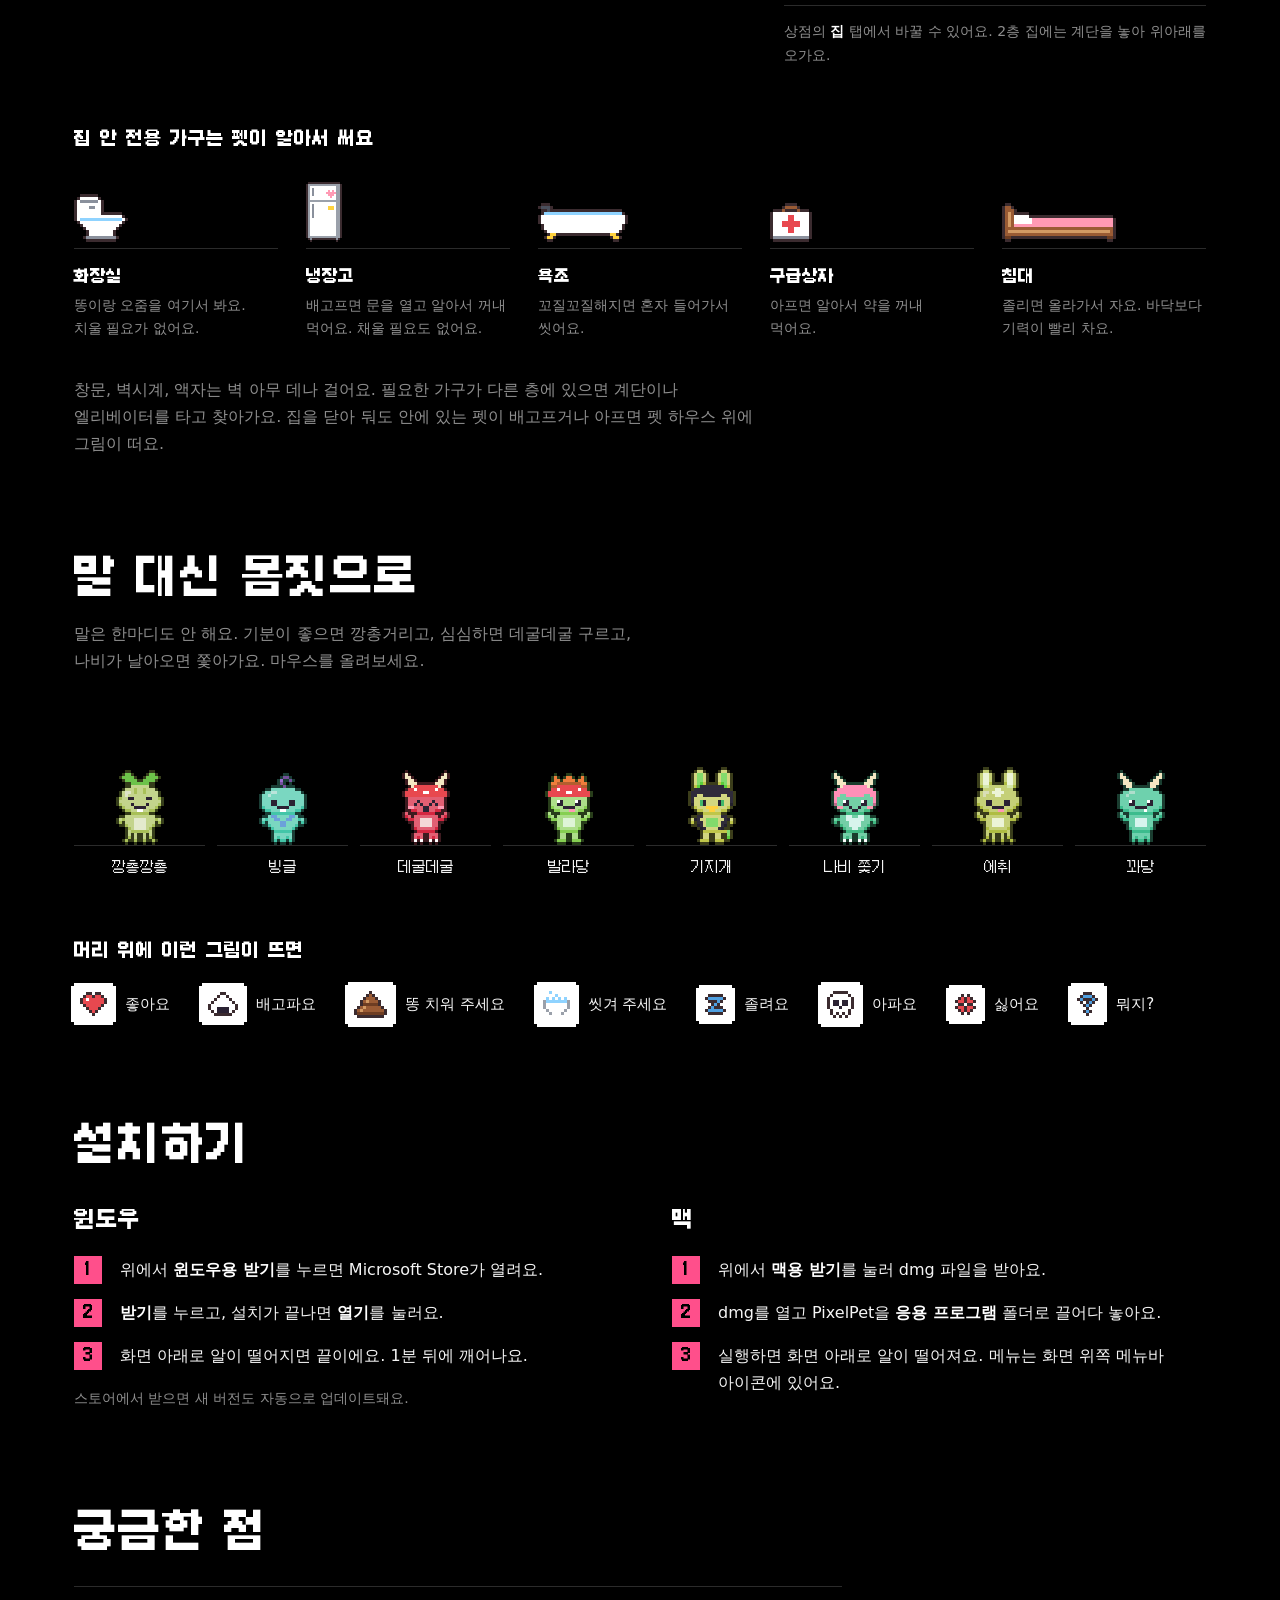
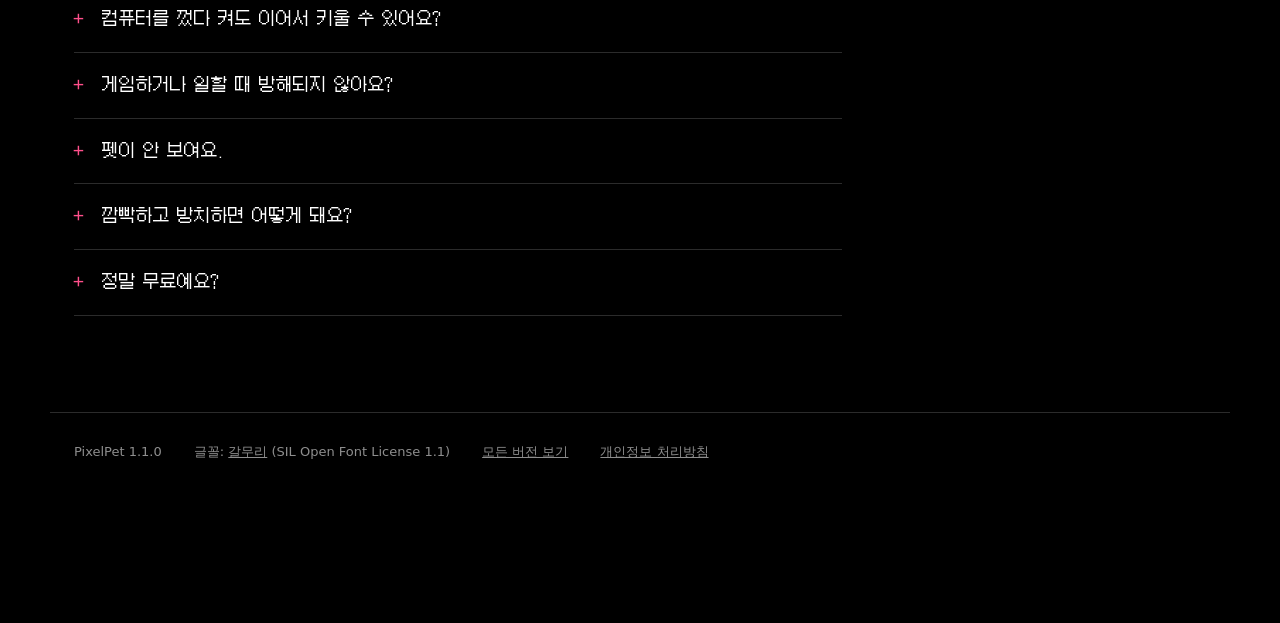
==== commit 413c91d8: "사이트 업데이트" ====
--- a/index.html
+++ b/index.html
@@ -97,8 +97,8 @@
 
   <section class="sec">
     <div class="sec-head">
-      <h2>청소년이 되면 알바도 해요</h2>
-      <p class="lead">켜두기만 하면 알아서 일하고 돈을 벌어와요. 대신 배가 빨리 고프고 금방 지쳐요. 번 돈으로 간식이나 모자를 사줄 수 있어요.</p>
+      <h2>어린이가 되면 알바도 해요</h2>
+      <p class="lead">켜두기만 하면 알아서 일하고 돈을 벌어와요. 꽃집 물 주기, 붕어빵 굽기, 거리 청소, 노트북 앞에 앉아 문서 입력까지 일이 7가지라 일마다 배고픔·기분·체력이 다르게 바뀌어요. 펫이 많으면 "다 같이"로 한 번에 보내요. 번 돈으로 간식이나 모자를 사줄 수 있어요.</p>
     </div>
     <div class="tiles three" id="job-tiles"></div>
     <h3 class="sub-h">상점 모자</h3>
@@ -135,7 +135,7 @@
     </div>
     <h3 class="sub-h">집 안 전용 가구는 펫이 알아서 써요</h3>
     <ul class="autos" id="autos"></ul>
-    <p class="home-note">창문, 벽시계, 액자는 벽 아무 데나 걸어요. 필요한 가구가 다른 층에 있으면 계단을 타고 찾아가요. 집을 닫아 둬도 안에 있는 펫이 배고프거나 아프면 펫 하우스 위에 그림이 떠요.</p>
+    <p class="home-note">창문, 벽시계, 액자는 벽 아무 데나 걸어요. 필요한 가구가 다른 층에 있으면 계단이나 엘리베이터를 타고 찾아가요. 집을 닫아 둬도 안에 있는 펫이 배고프거나 아프면 펫 하우스 위에 그림이 떠요.</p>
   </section>
 
   <section class="sec">
--- a/style.css
+++ b/style.css
@@ -168,7 +168,7 @@
 .deco-foot { margin: 0; padding-top: 14px; border-top: 1px solid var(--rule); font-size: 14px; color: var(--mute); }
 .autos { list-style: none; margin: 0; padding: 0; display: grid; grid-template-columns: repeat(5, minmax(0, 1fr)); gap: 28px; }
 .autos li { display: flex; flex-direction: column; }
-.autos .stand { height: 60px; display: flex; align-items: flex-end; padding-bottom: 6px; border-bottom: 1px solid var(--rule); }
+.autos .stand { height: 76px; display: flex; align-items: flex-end; padding-bottom: 6px; border-bottom: 1px solid var(--rule); }
 .autos h3 { margin: 14px 0 0; font-family: var(--pixel); font-size: 16px; color: #fff; }
 .autos p { margin: 4px 0 0; font-size: 14px; line-height: 1.65; color: var(--mute); }
 .home-note { margin: 36px 0 0; max-width: 44em; color: var(--mute); }
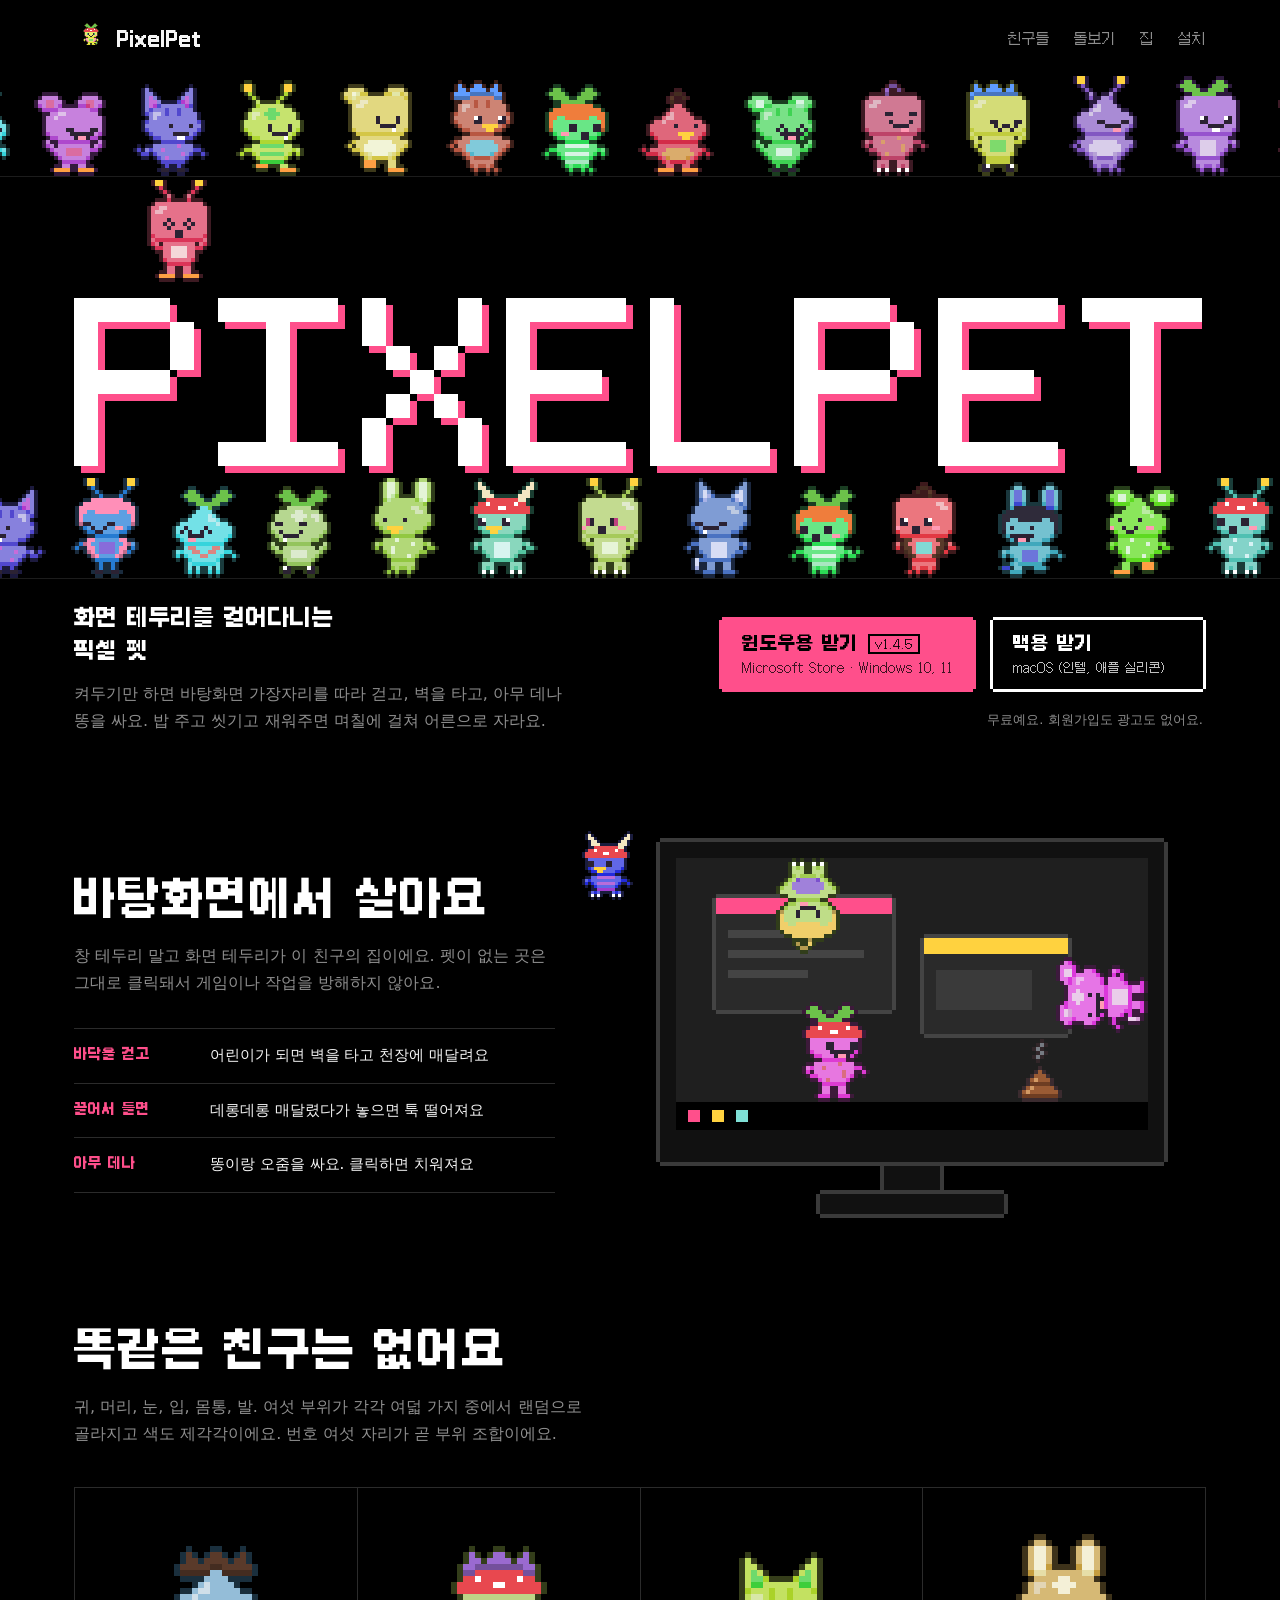
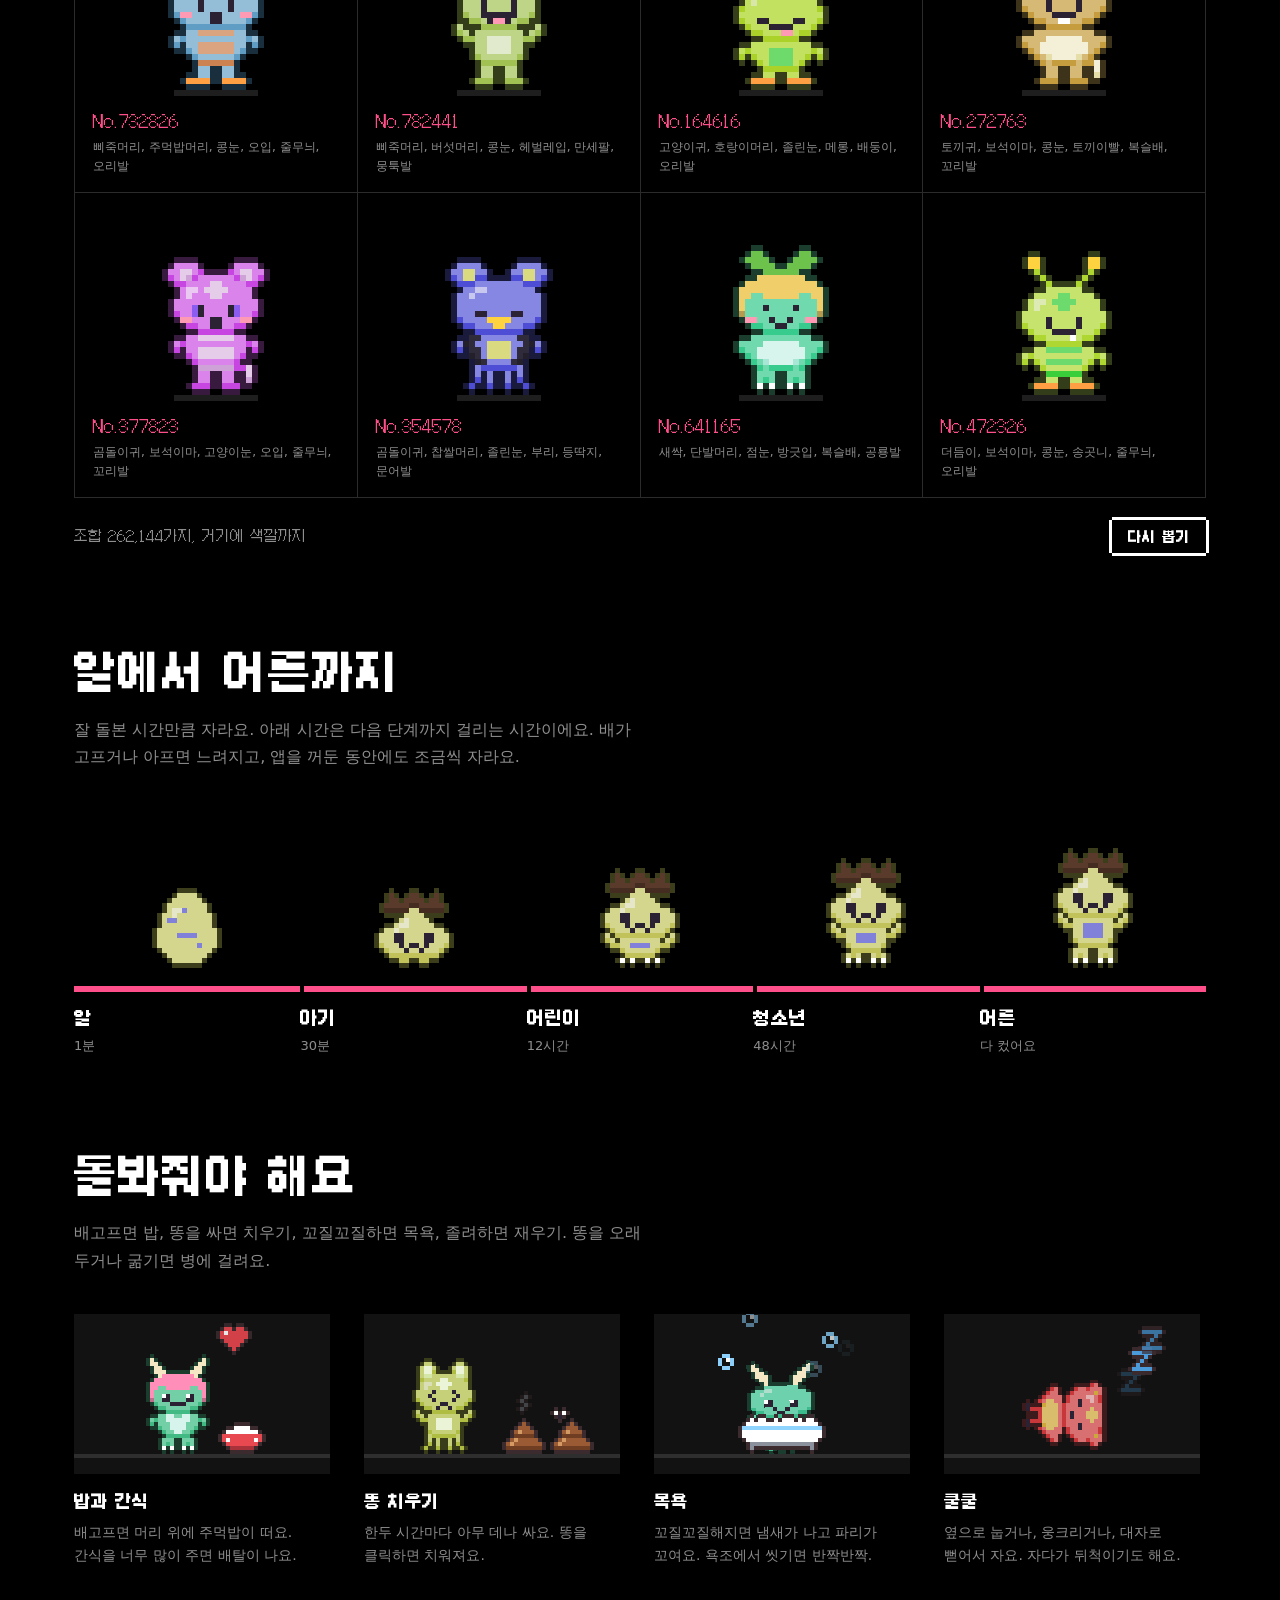
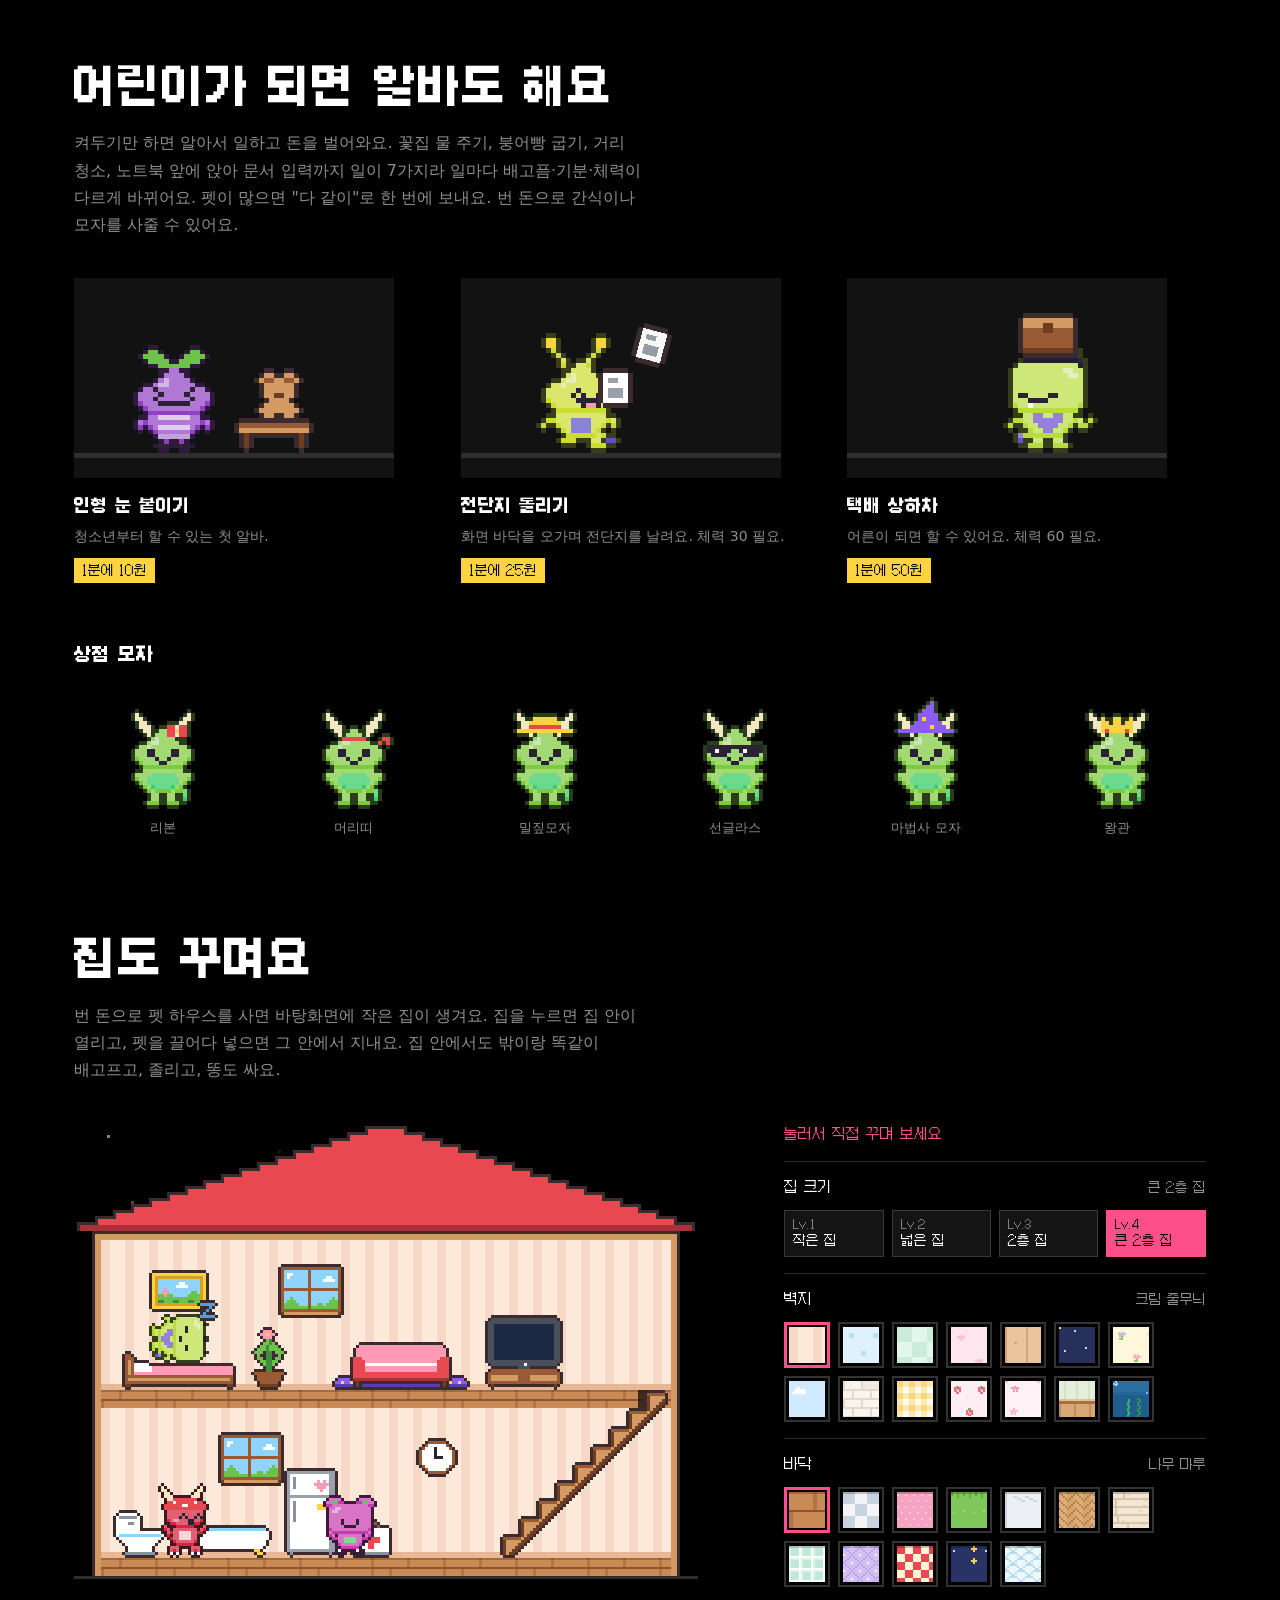
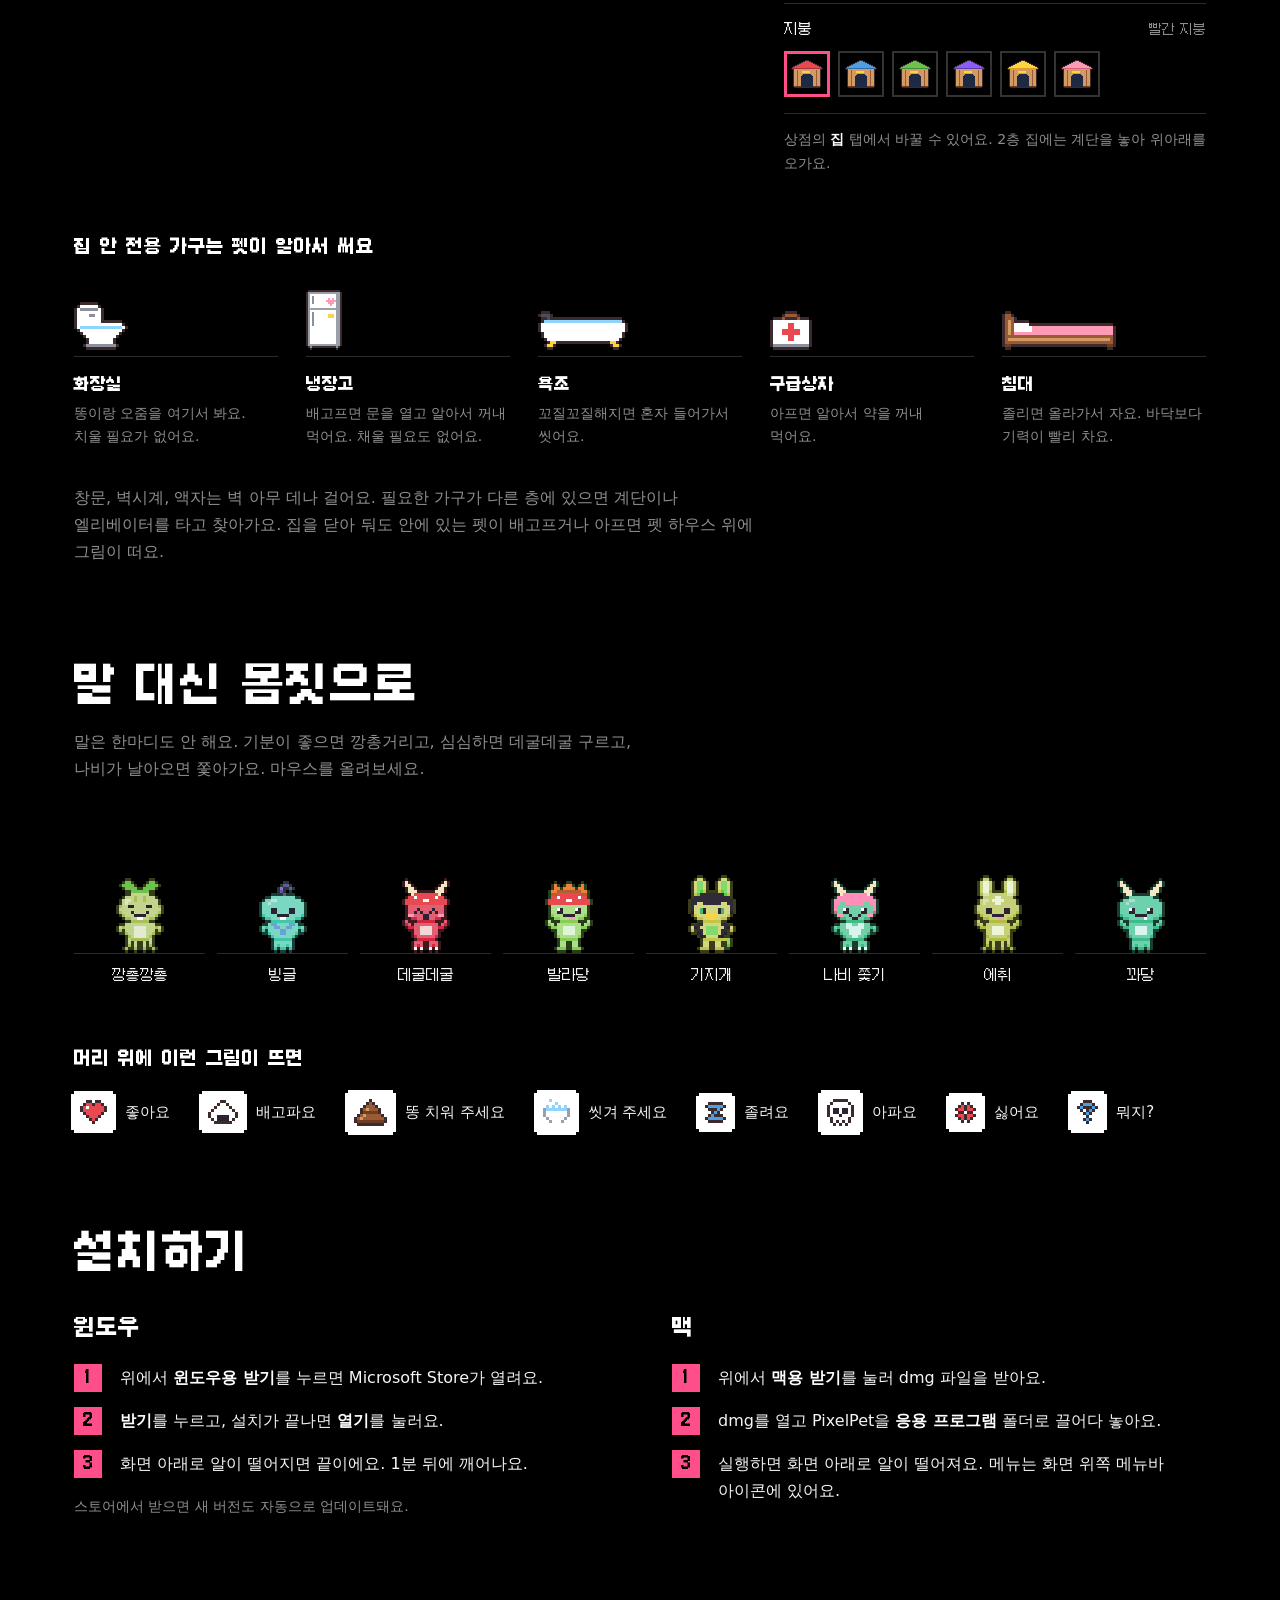
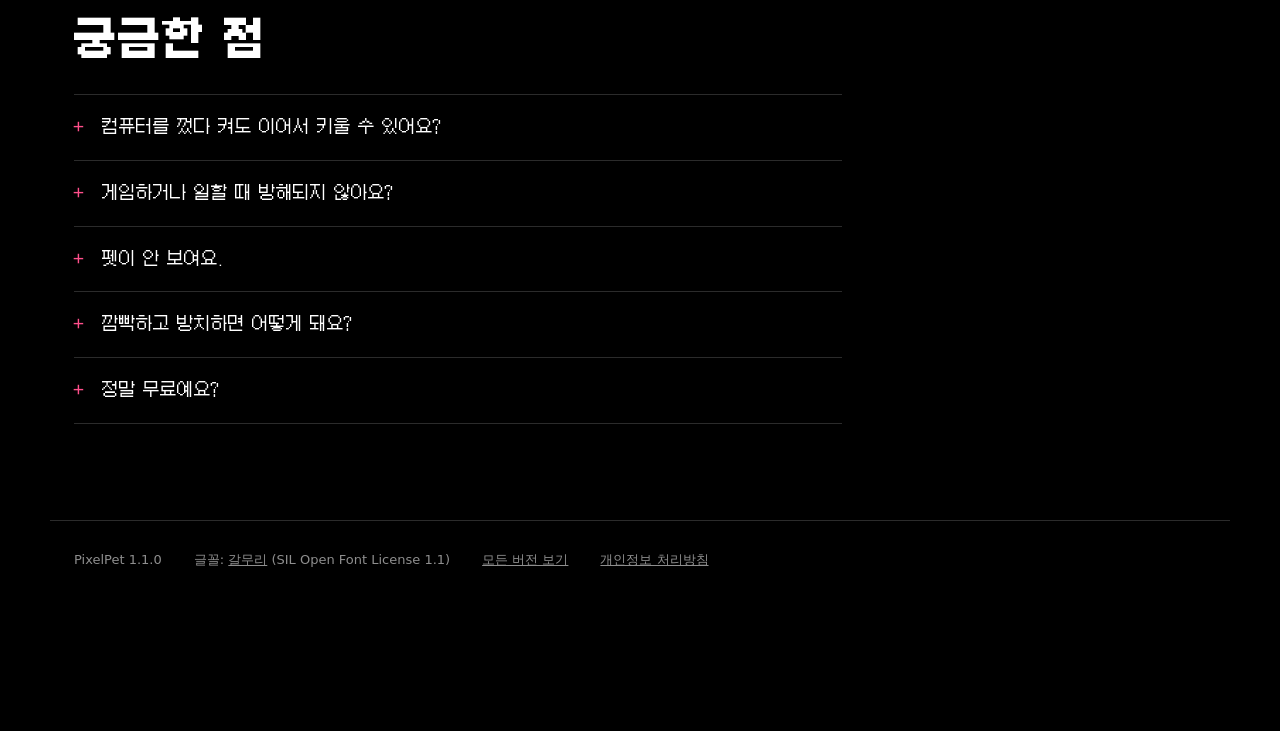
==== commit b12b3bf8: "사이트 업데이트" ====
--- a/index.html
+++ b/index.html
@@ -225,6 +225,7 @@
 <canvas id="cursor-fx" aria-hidden="true"></canvas>
 
 <script src="pets.js"></script>
+<script src="patterns.js"></script>
 <script src="app.js"></script>
 </body>
 </html>
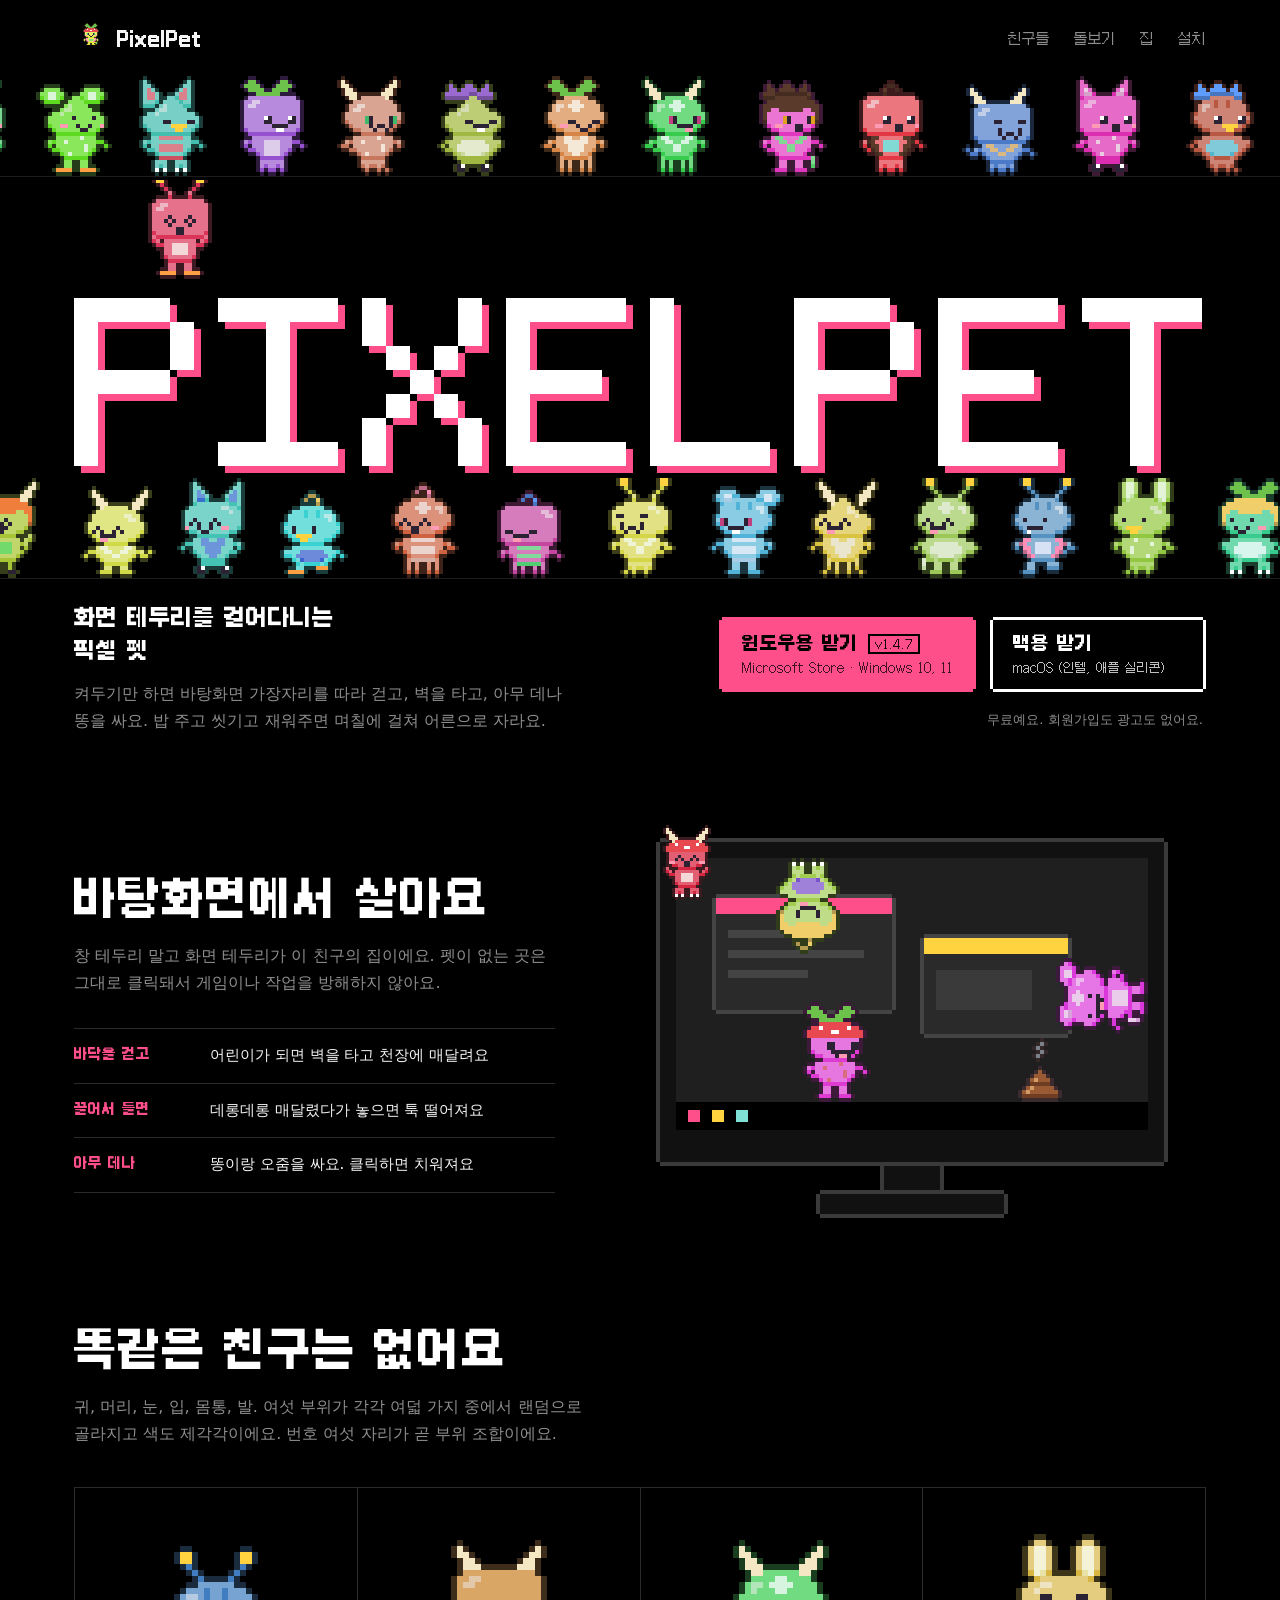
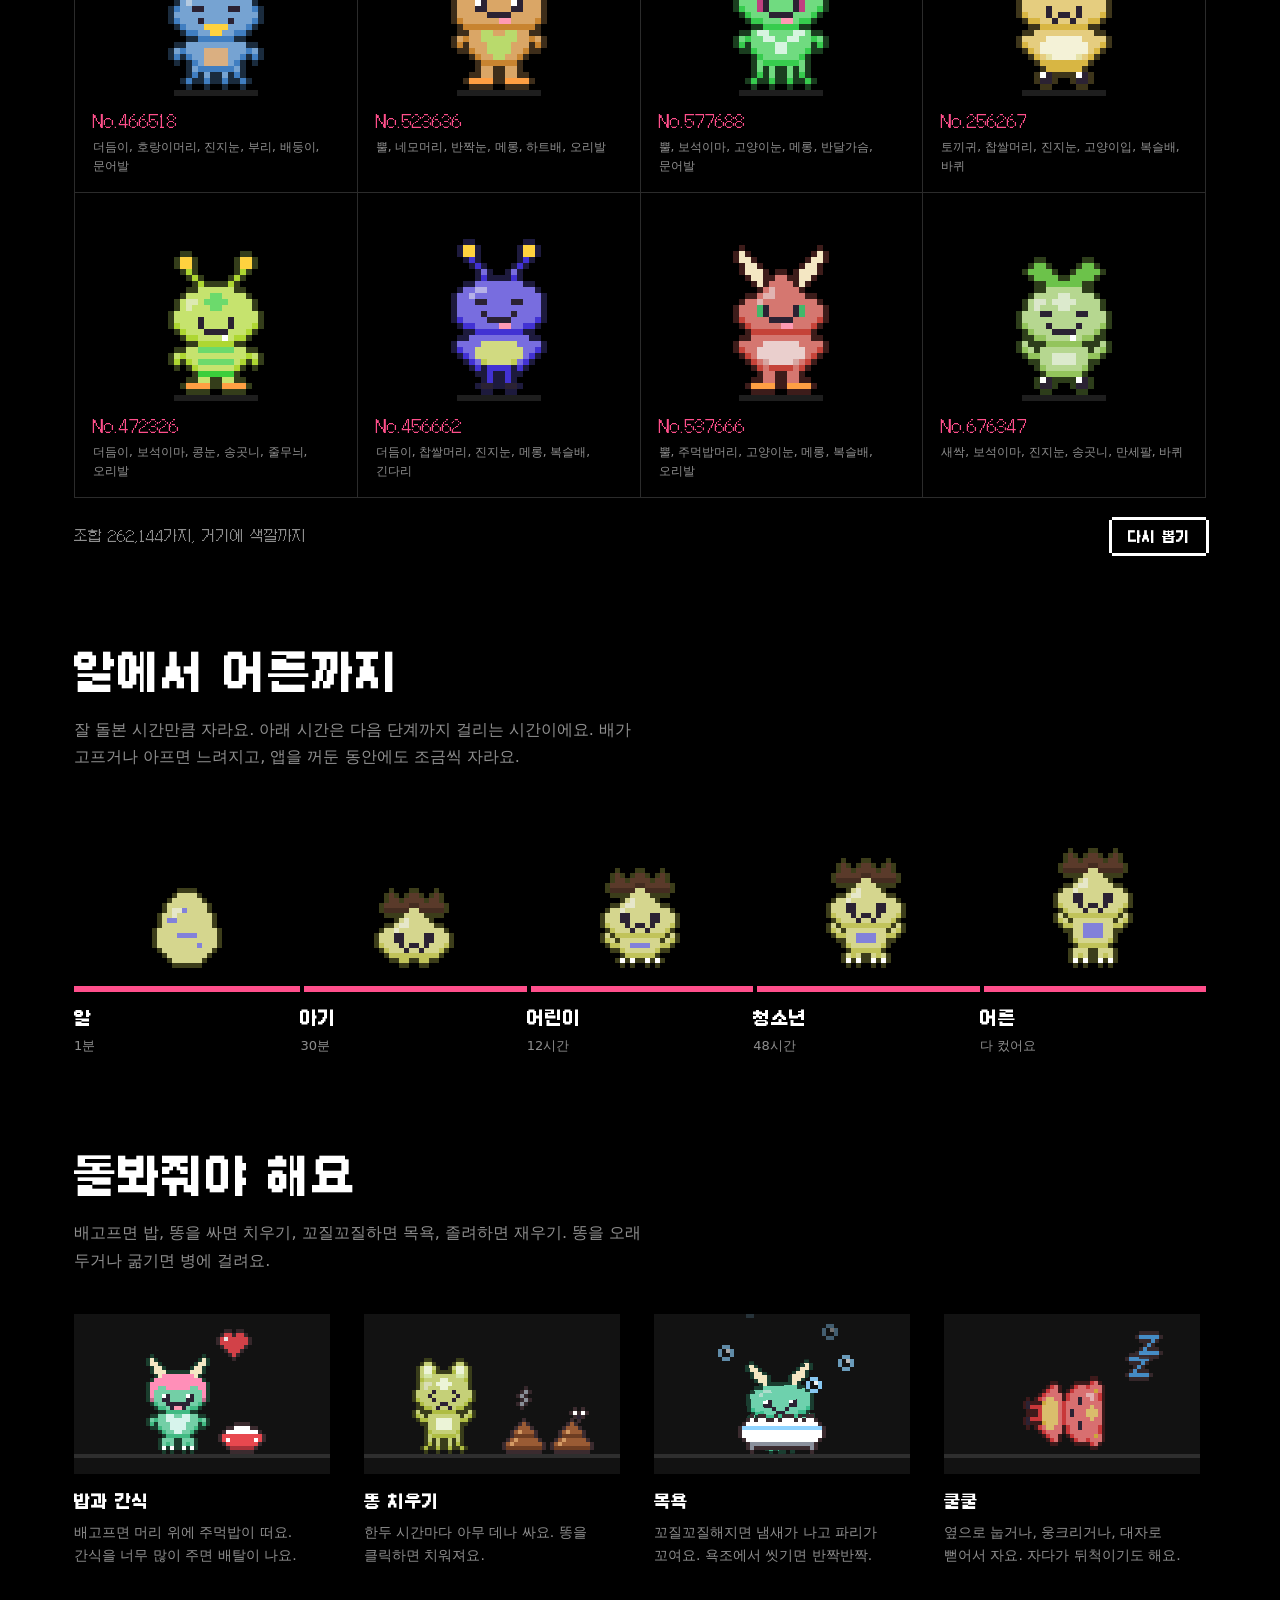
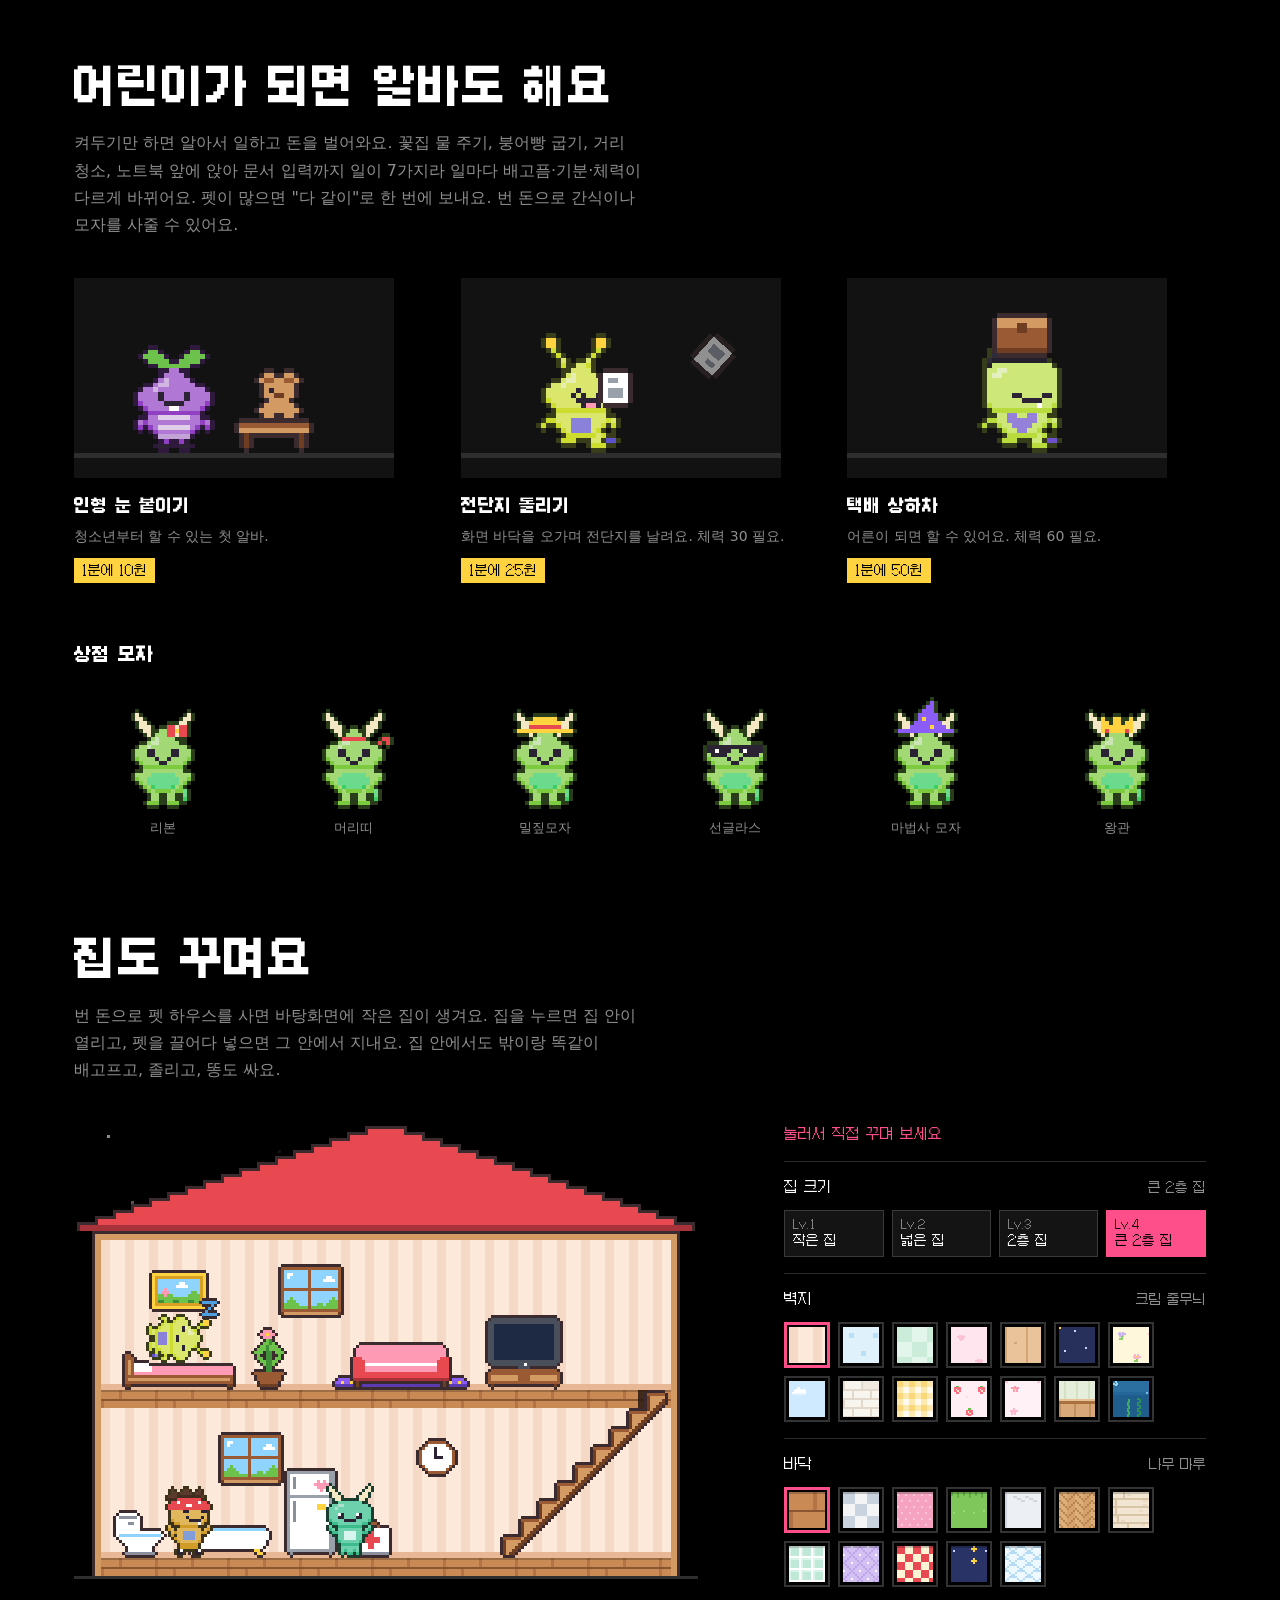
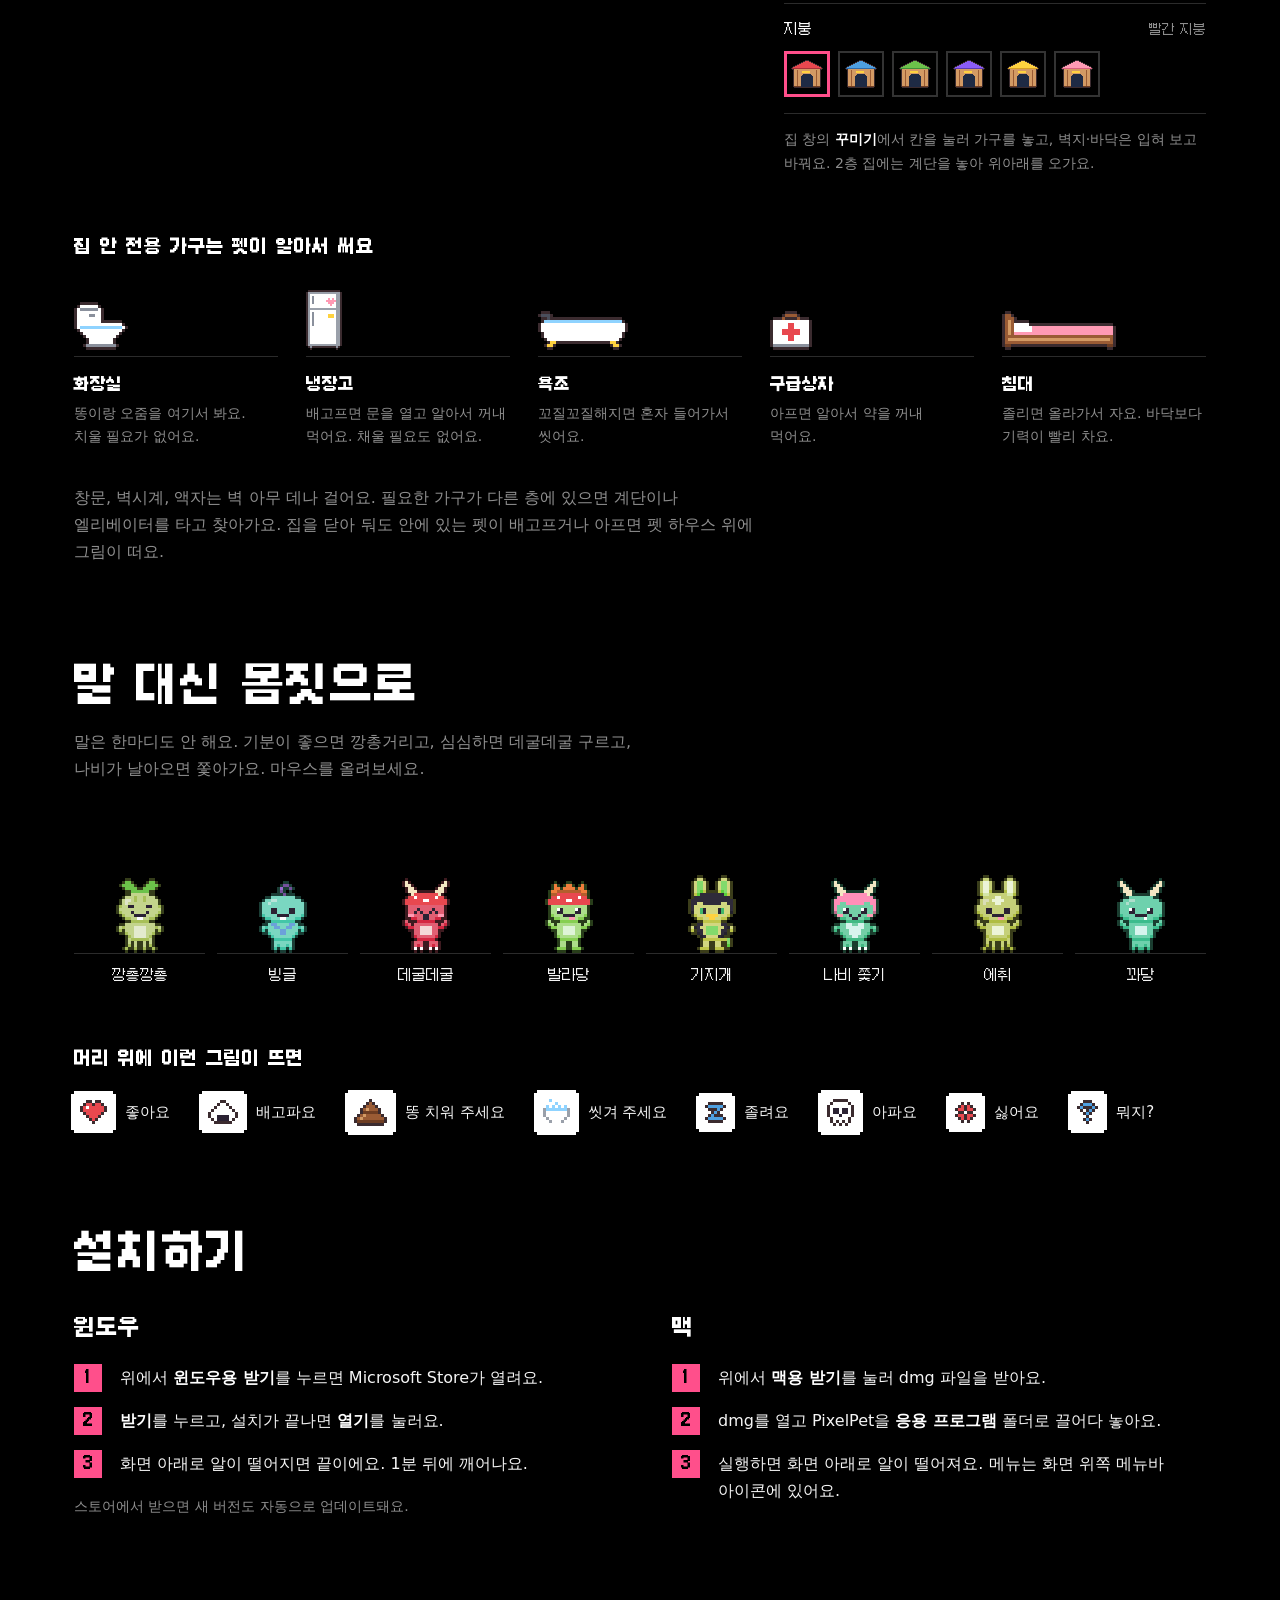
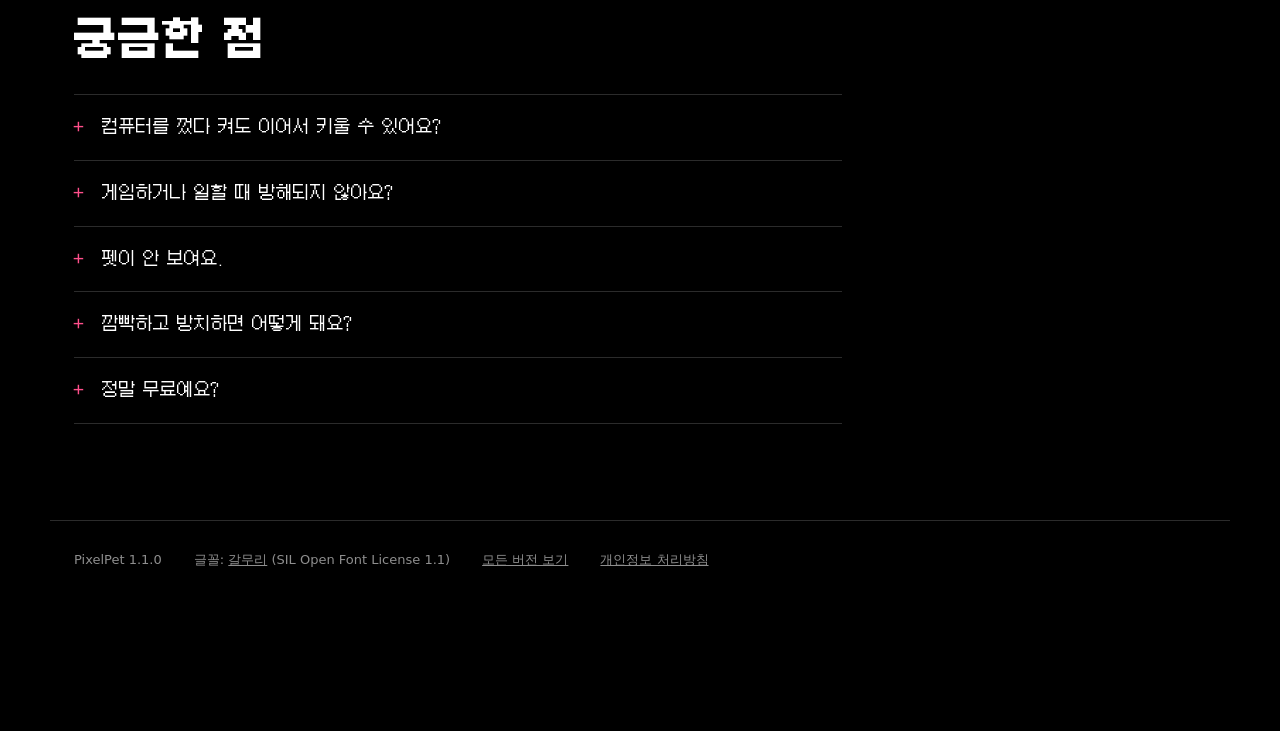
==== commit 2542b33b: "사이트 업데이트" ====
--- a/index.html
+++ b/index.html
@@ -130,7 +130,7 @@
           <p class="deco-k" id="deco-k-roof">지붕 <em id="deco-now-roof"></em></p>
           <div class="deco-opts" role="group" aria-labelledby="deco-k-roof" data-k="roof"></div>
         </div>
-        <p class="deco-foot">상점의 <b>집</b> 탭에서 바꿀 수 있어요. 2층 집에는 계단을 놓아 위아래를 오가요.</p>
+        <p class="deco-foot">집 창의 <b>꾸미기</b>에서 칸을 눌러 가구를 놓고, 벽지·바닥은 입혀 보고 바꿔요. 2층 집에는 계단을 놓아 위아래를 오가요.</p>
       </div>
     </div>
     <h3 class="sub-h">집 안 전용 가구는 펫이 알아서 써요</h3>
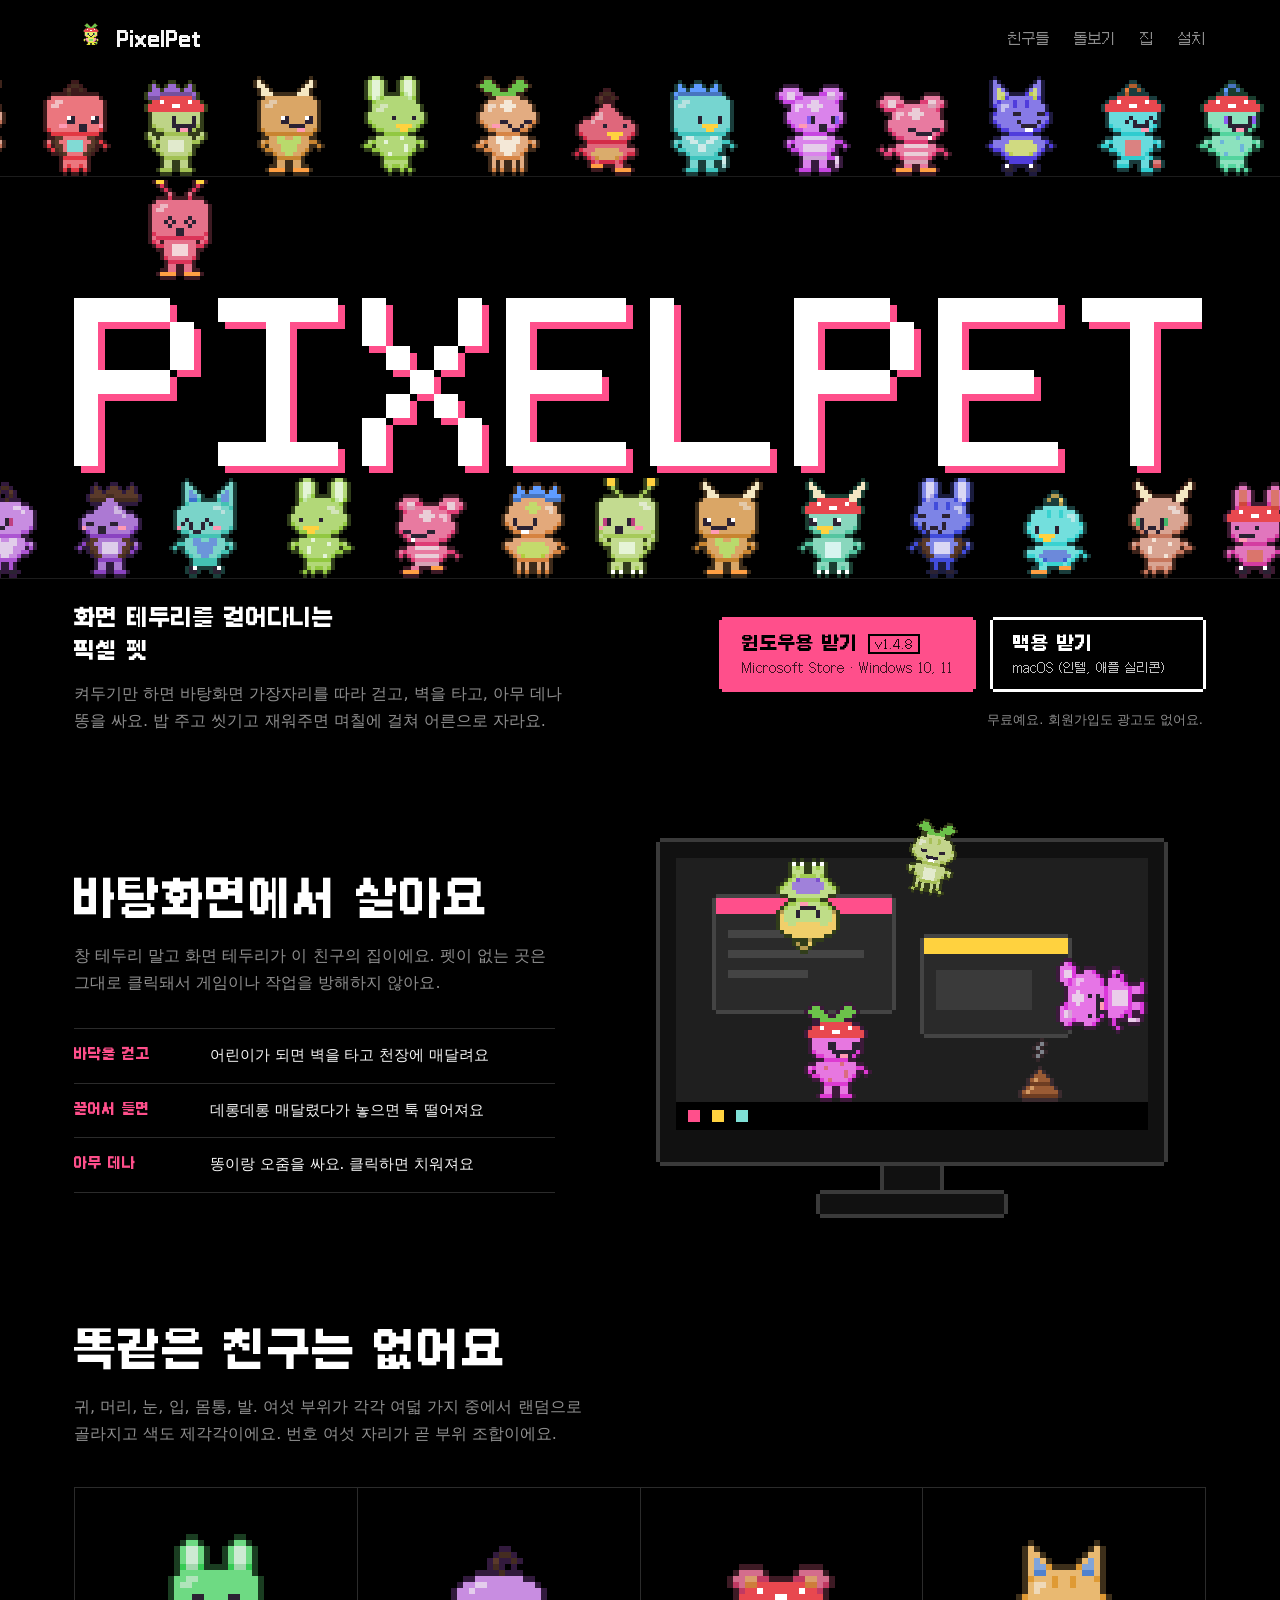
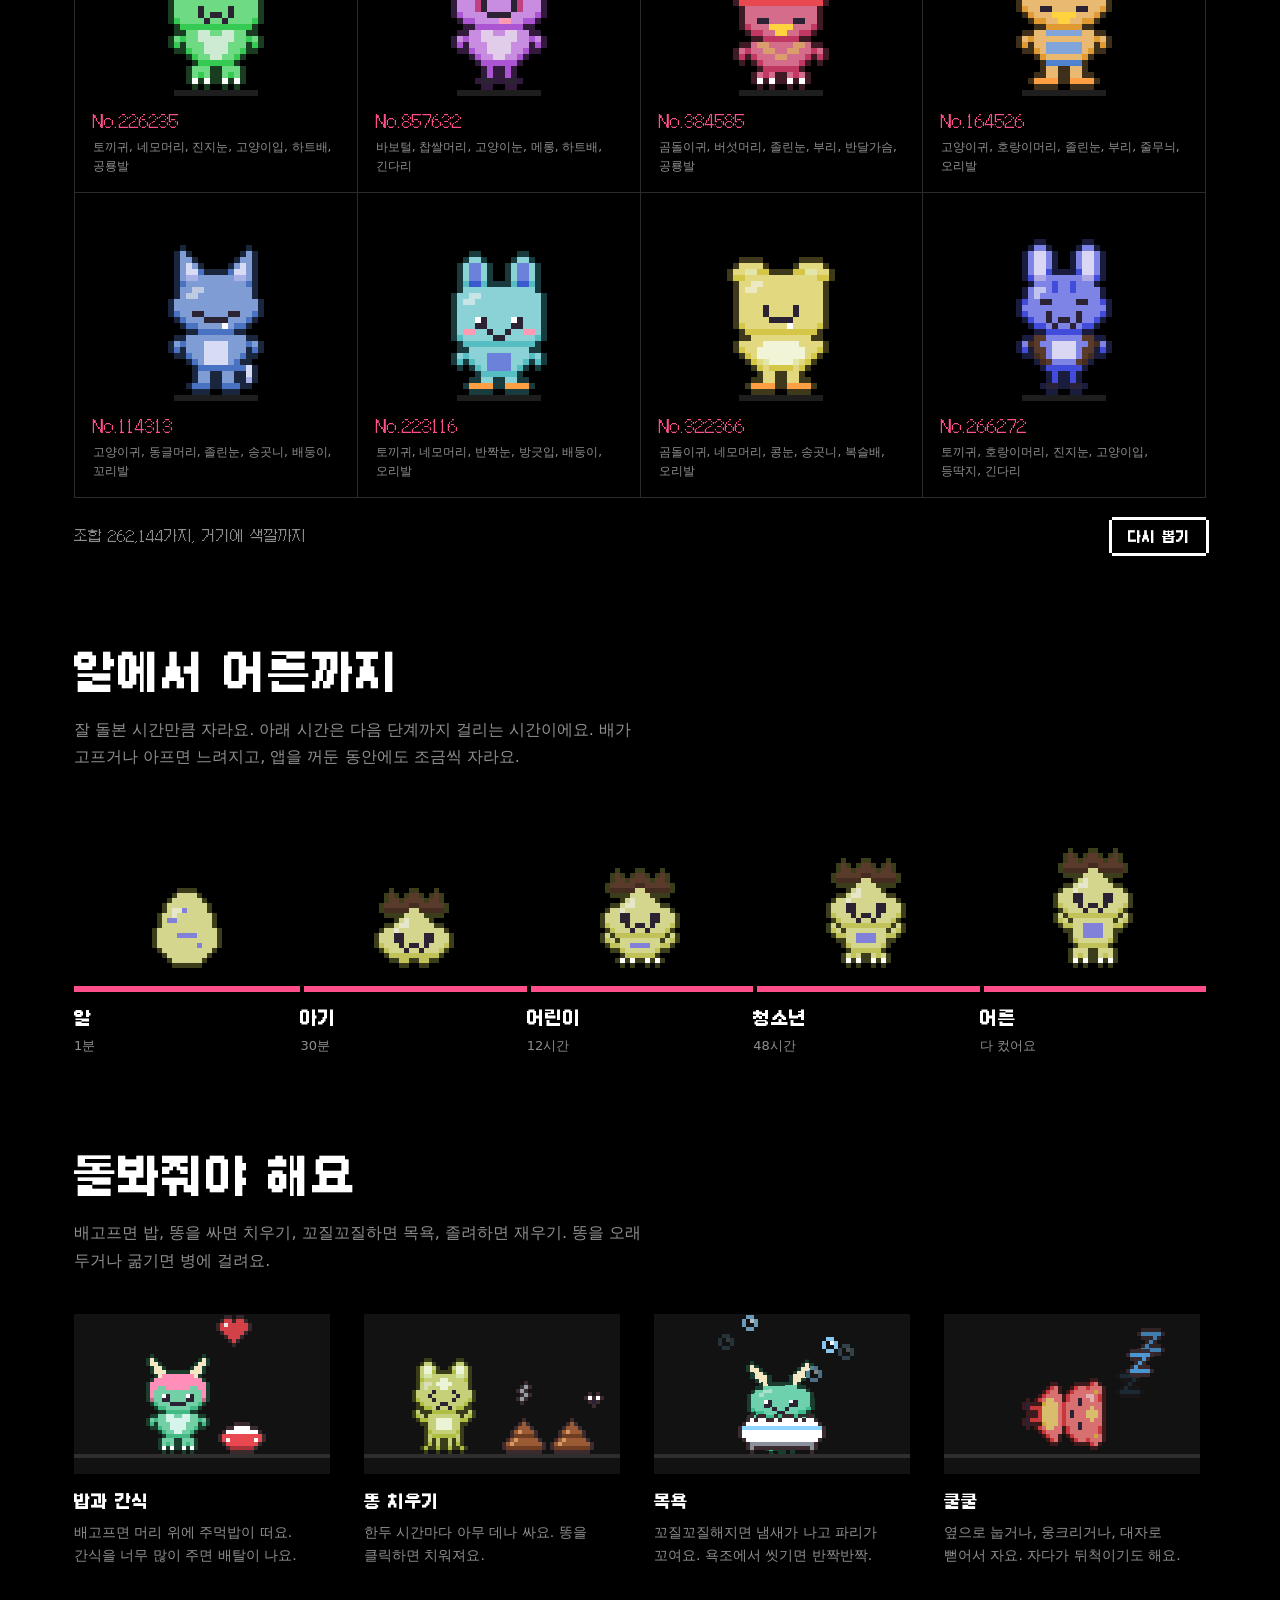
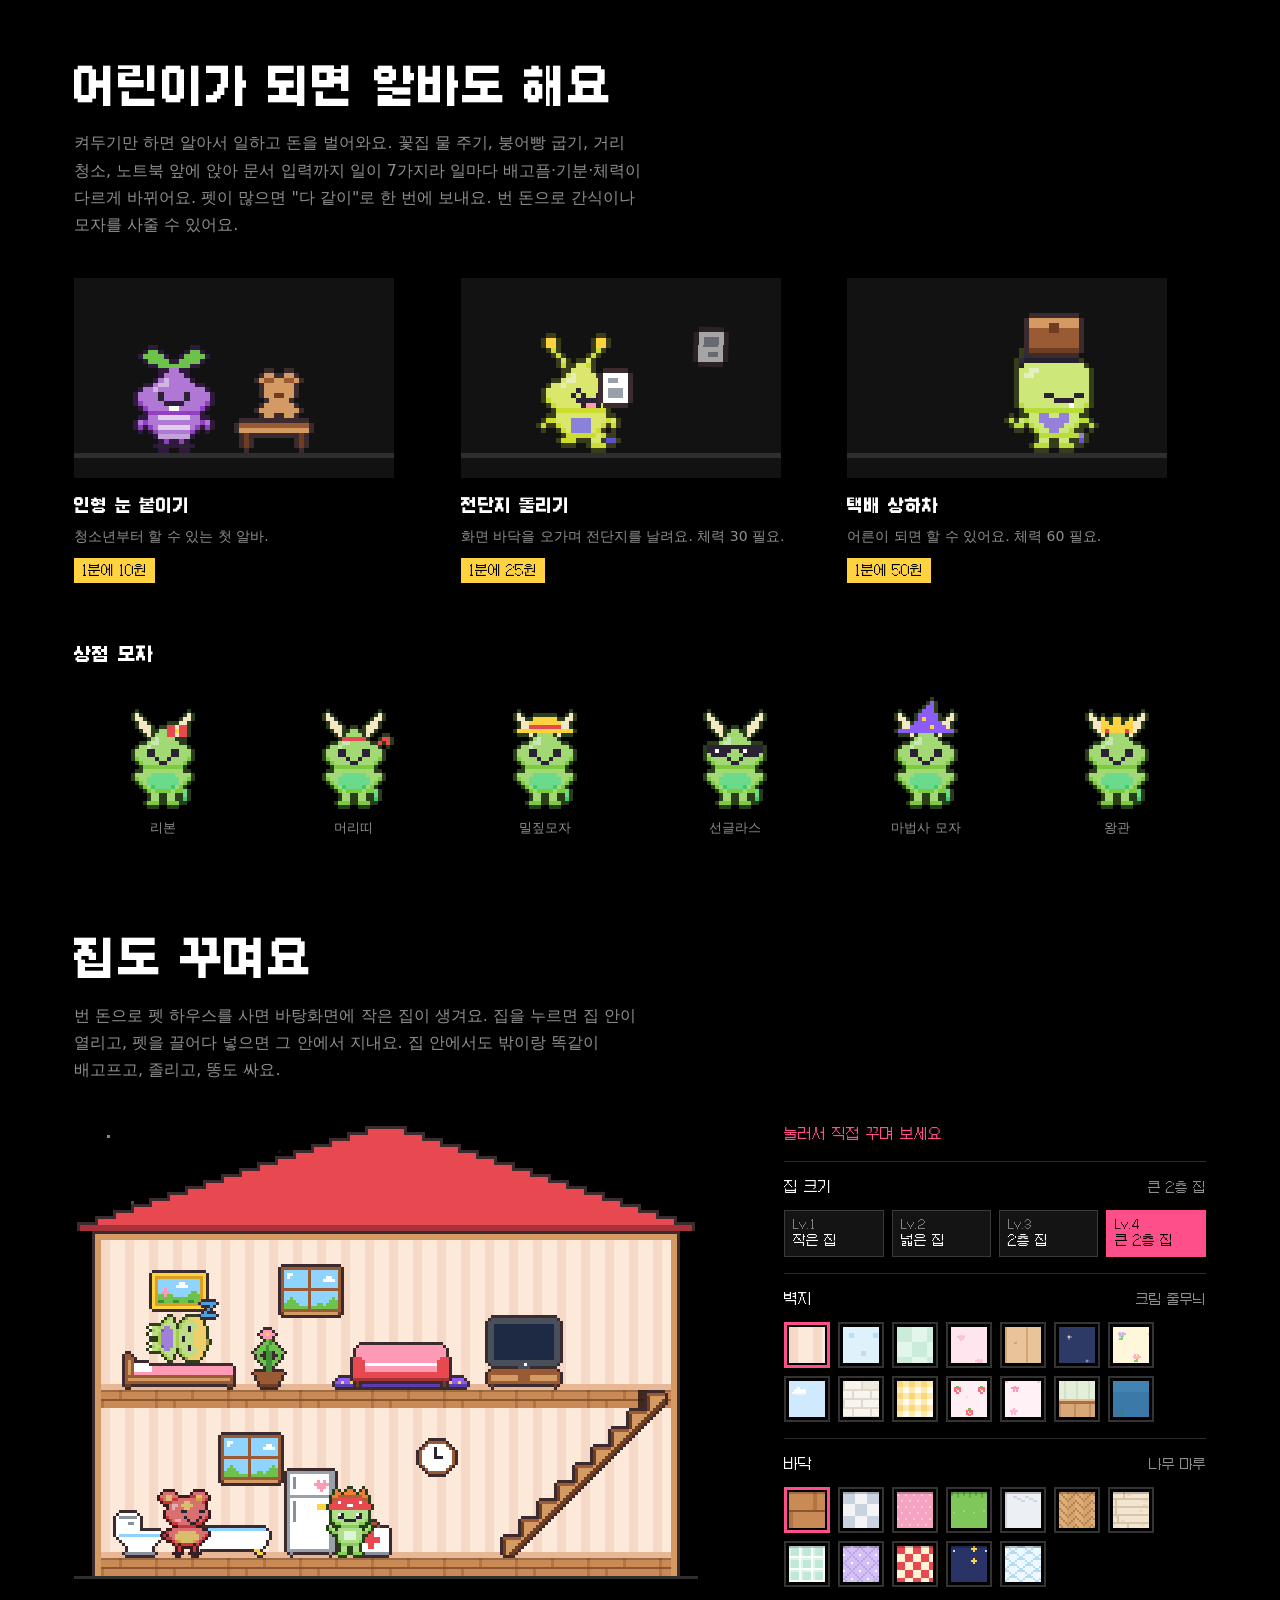
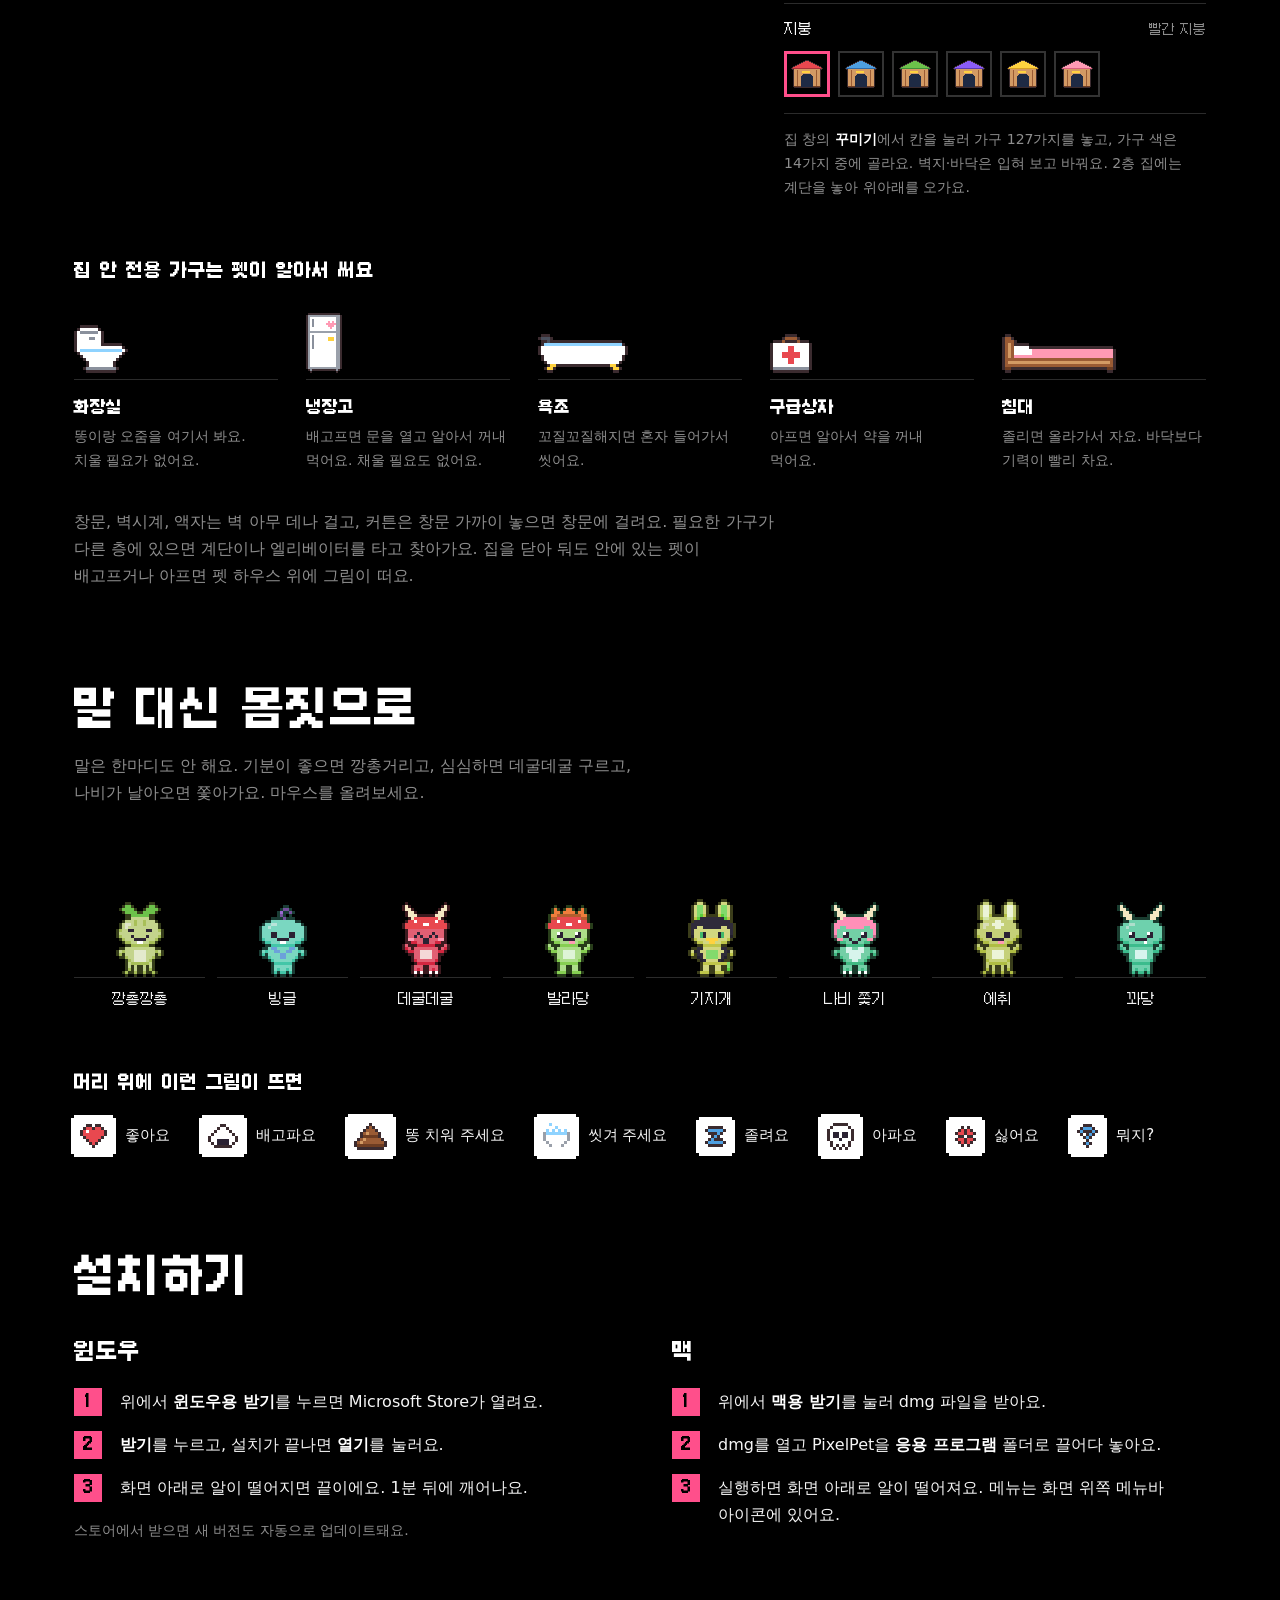
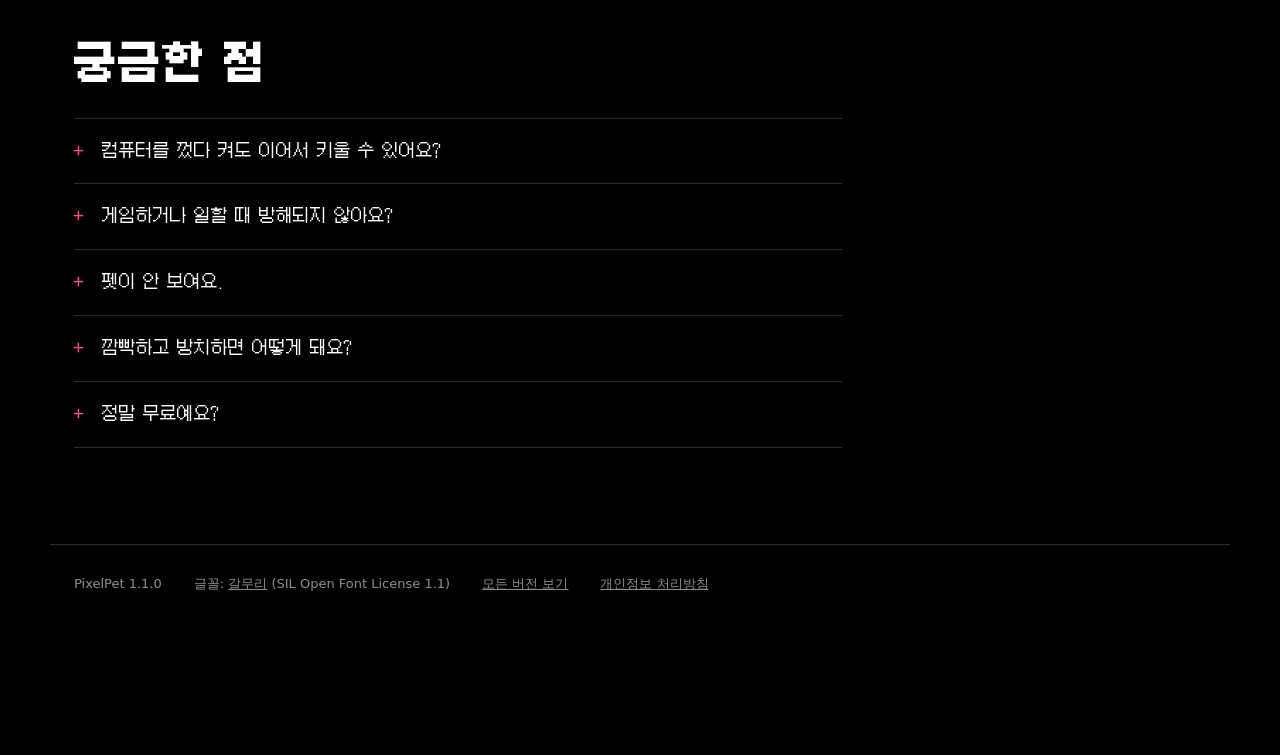
==== commit b7ee54cd: "사이트 업데이트" ====
--- a/index.html
+++ b/index.html
@@ -130,12 +130,12 @@
           <p class="deco-k" id="deco-k-roof">지붕 <em id="deco-now-roof"></em></p>
           <div class="deco-opts" role="group" aria-labelledby="deco-k-roof" data-k="roof"></div>
         </div>
-        <p class="deco-foot">집 창의 <b>꾸미기</b>에서 칸을 눌러 가구를 놓고, 벽지·바닥은 입혀 보고 바꿔요. 2층 집에는 계단을 놓아 위아래를 오가요.</p>
+        <p class="deco-foot">집 창의 <b>꾸미기</b>에서 칸을 눌러 가구 127가지를 놓고, 가구 색은 14가지 중에 골라요. 벽지·바닥은 입혀 보고 바꿔요. 2층 집에는 계단을 놓아 위아래를 오가요.</p>
       </div>
     </div>
     <h3 class="sub-h">집 안 전용 가구는 펫이 알아서 써요</h3>
     <ul class="autos" id="autos"></ul>
-    <p class="home-note">창문, 벽시계, 액자는 벽 아무 데나 걸어요. 필요한 가구가 다른 층에 있으면 계단이나 엘리베이터를 타고 찾아가요. 집을 닫아 둬도 안에 있는 펫이 배고프거나 아프면 펫 하우스 위에 그림이 떠요.</p>
+    <p class="home-note">창문, 벽시계, 액자는 벽 아무 데나 걸고, 커튼은 창문 가까이 놓으면 창문에 걸려요. 필요한 가구가 다른 층에 있으면 계단이나 엘리베이터를 타고 찾아가요. 집을 닫아 둬도 안에 있는 펫이 배고프거나 아프면 펫 하우스 위에 그림이 떠요.</p>
   </section>
 
   <section class="sec">
